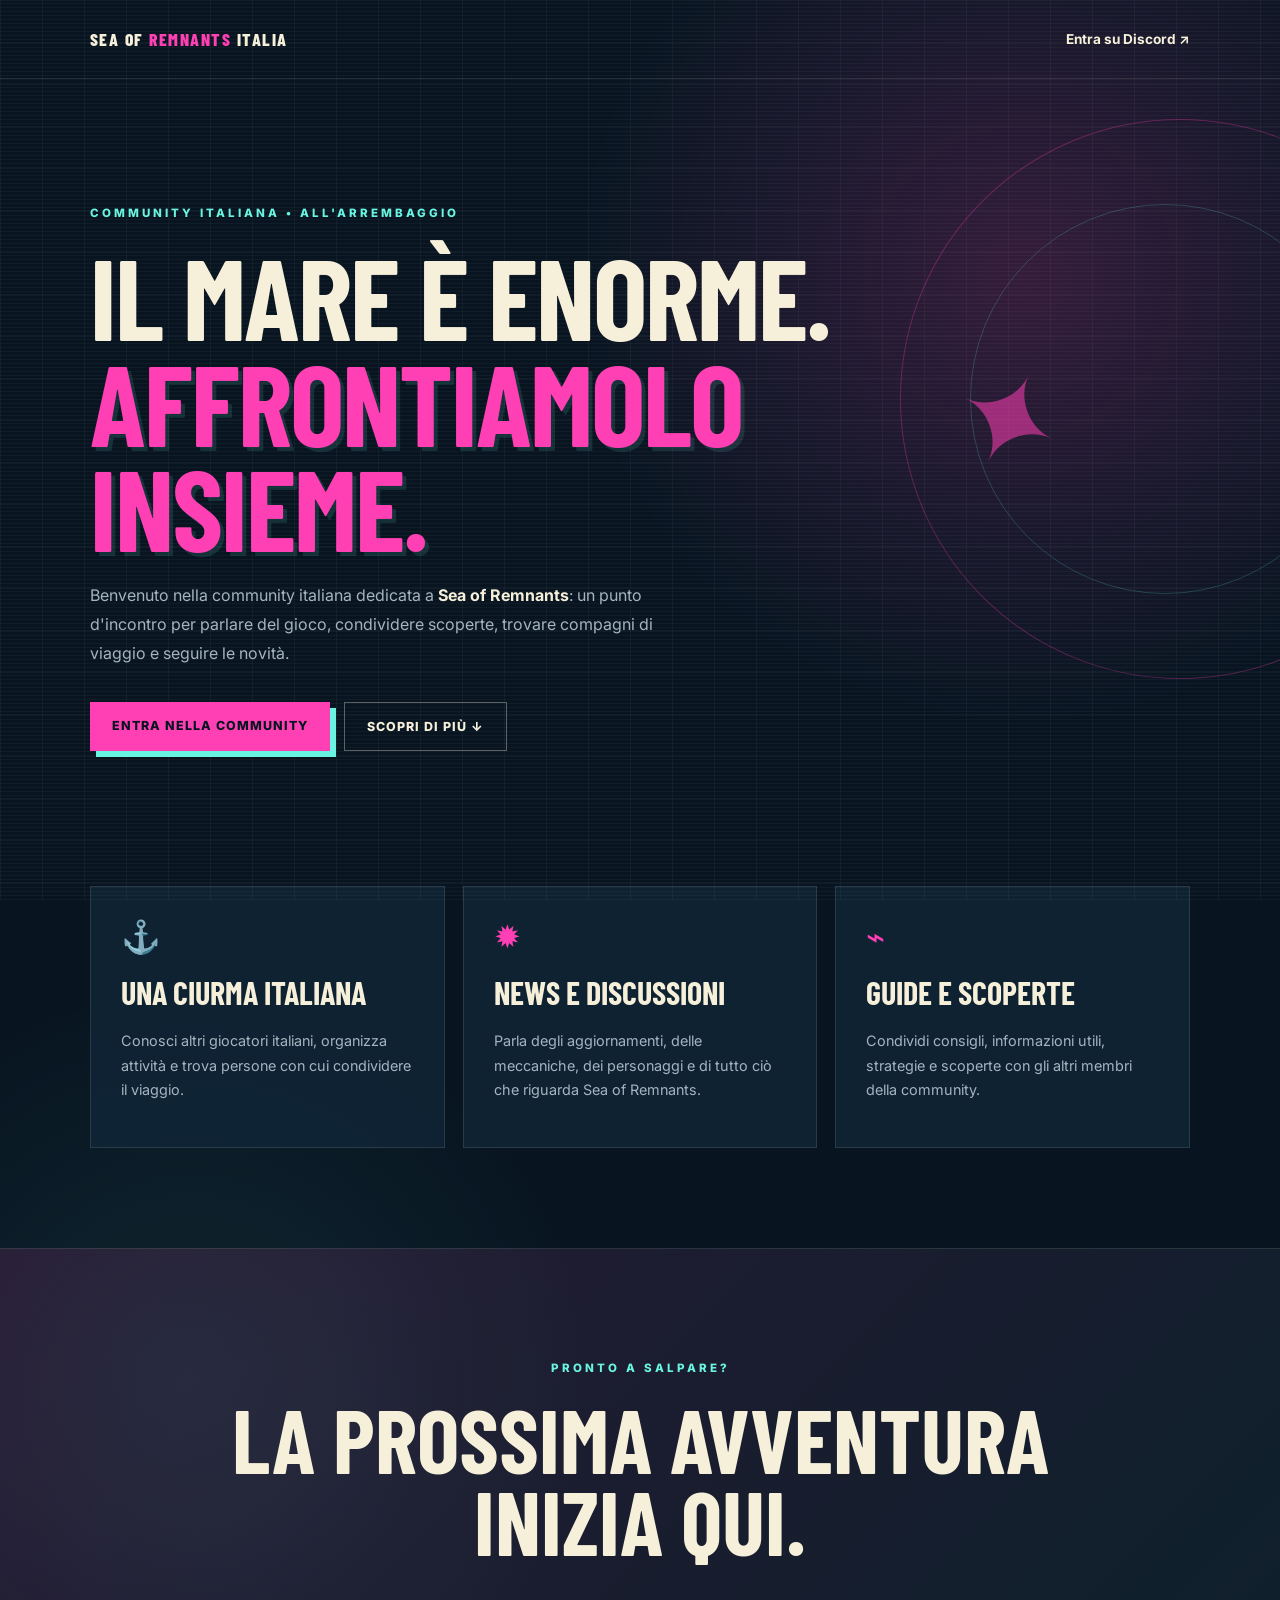
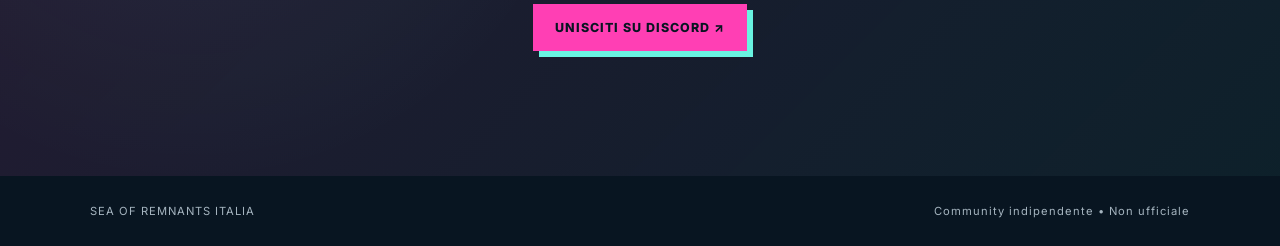
==== index.html @ b1a6bb6c "Update index.html" ====
<!DOCTYPE html>
<html lang="it">
<head>
  <meta name="google-site-verification" content="ijQPe_tQQEah2Y2pEp3vVXmt26kVagXEgoHSgjtYPMA" />
  <meta charset="UTF-8">
  <meta name="viewport" content="width=device-width, initial-scale=1.0">
  <meta name="description" content="Sea of Remnants Italia: community Discord italiana dedicata a Sea of Remnants. News, discussioni, guide e compagni di viaggio.">
  <meta name="keywords" content="Sea of Remnants Italia, Sea of Remnants Discord italiano, community Sea of Remnants, guide Sea of Remnants">
  <meta property="og:title" content="Sea of Remnants Italia | Community Discord">
  <meta property="og:description" content="Unisciti alla community italiana di Sea of Remnants.">
  <meta property="og:type" content="website">
  <title>Sea of Remnants Italia | Community Discord</title>
  <link rel="stylesheet" href="style.css">
</head>
<body>
  <div class="noise"></div>
  <header class="nav">
    <div class="brand">SEA OF <span>REMNANTS</span> ITALIA</div>
    <a class="nav-link" href="https://discord.gg/hdBem6NqZt" target="_blank" rel="noopener">Entra su Discord ↗</a>
  </header>

  <main>
    <section class="hero">
      <p class="eyebrow">COMMUNITY ITALIANA • ALL'ARREMBAGGIO</p>
      <h1>Il mare è enorme.<br><em>Affrontiamolo insieme.</em></h1>
      <p class="intro">
        Benvenuto nella community italiana dedicata a <strong>Sea of Remnants</strong>:
        un punto d'incontro per parlare del gioco, condividere scoperte, trovare compagni
        di viaggio e seguire le novità.
      </p>
      <div class="actions">
        <a class="button primary" href="https://discord.gg/hdBem6NqZt" target="_blank" rel="noopener">ENTRA NELLA COMMUNITY</a>
        <a class="button secondary" href="#community">SCOPRI DI PIÙ ↓</a>
      </div>
      <div class="orbit orbit-one"></div>
      <div class="orbit orbit-two"></div>
      <div class="bottle">✦</div>
    </section>

    <section id="community" class="cards">
      <article class="card">
        <div class="icon">⚓</div>
        <h2>Una ciurma italiana</h2>
        <p>Conosci altri giocatori italiani, organizza attività e trova persone con cui condividere il viaggio.</p>
      </article>
      <article class="card">
        <div class="icon">✹</div>
        <h2>News e discussioni</h2>
        <p>Parla degli aggiornamenti, delle meccaniche, dei personaggi e di tutto ciò che riguarda Sea of Remnants.</p>
      </article>
      <article class="card">
        <div class="icon">⌁</div>
        <h2>Guide e scoperte</h2>
        <p>Condividi consigli, informazioni utili, strategie e scoperte con gli altri membri della community.</p>
      </article>
    </section>

    <section class="join">
      <p class="eyebrow">PRONTO A SALPARE?</p>
      <h2>La prossima avventura<br>inizia qui.</h2>
      <a class="button primary" href="https://discord.gg/hdBem6NqZt" target="_blank" rel="noopener">UNISCITI SU DISCORD ↗</a>
    </section>
  </main>

  <footer>
    <span>SEA OF REMNANTS ITALIA</span>
    <span>Community indipendente • Non ufficiale</span>
  </footer>
</body>
</html>
---- style.css ----
@import url('https://fonts.googleapis.com/css2?family=Barlow+Condensed:wght@500;600;700;800&family=Inter:wght@400;500;600;700&display=swap');

:root {
  --ocean: #081521;
  --ocean-2: #102638;
  --magenta: #ff3fb4;
  --magenta-soft: #b64b9c;
  --aqua: #69f4e1;
  --cream: #f6efd9;
  --muted: #a5b4bf;
}

* { box-sizing: border-box; }
html { scroll-behavior: smooth; }
body {
  margin: 0;
  color: var(--cream);
  background:
    radial-gradient(circle at 80% 15%, rgba(255,63,180,.18), transparent 28rem),
    radial-gradient(circle at 15% 75%, rgba(105,244,225,.08), transparent 25rem),
    var(--ocean);
  font-family: Inter, sans-serif;
  overflow-x: hidden;
}
body:before {
  content: "";
  position: fixed; inset: 0;
  pointer-events: none;
  opacity: .08;
  background-image: linear-gradient(rgba(255,255,255,.5) 1px, transparent 1px),
                    linear-gradient(90deg, rgba(255,255,255,.5) 1px, transparent 1px);
  background-size: 42px 42px;
}
.noise { position: fixed; inset: 0; pointer-events:none; opacity:.035; background: repeating-linear-gradient(0deg,#fff 0 1px,transparent 1px 4px); }
.nav {
  display:flex; justify-content:space-between; align-items:center;
  padding: 28px 7vw; position:relative; z-index:2;
  border-bottom: 1px solid rgba(246,239,217,.12);
}
.brand { font: 800 1.1rem 'Barlow Condensed', sans-serif; letter-spacing:1.5px; }
.brand span { color: var(--magenta); }
.nav-link { color:var(--cream); text-decoration:none; font-size:.85rem; font-weight:700; }
.hero { min-height: 650px; padding: 115px 7vw 100px; position:relative; }
.eyebrow { color:var(--aqua); letter-spacing:3px; font-size:.72rem; font-weight:800; }
h1,h2 { font-family:'Barlow Condensed',sans-serif; text-transform:uppercase; line-height:.92; margin: 22px 0; }
h1 { font-size:clamp(3.8rem, 9vw, 8.5rem); max-width:900px; letter-spacing:-2px; }
h1 em { color:var(--magenta); font-style:normal; text-shadow:4px 4px 0 rgba(105,244,225,.12); }
.intro { max-width:590px; color:var(--muted); line-height:1.8; font-size:1rem; }
.intro strong { color:var(--cream); }
.actions { display:flex; flex-wrap:wrap; gap:14px; margin-top:34px; }
.button { display:inline-block; padding:16px 22px; text-decoration:none; font-size:.78rem; font-weight:800; letter-spacing:1px; transition:.2s; }
.button:hover { transform:translateY(-3px); }
.primary { color:var(--ocean); background:var(--magenta); box-shadow:6px 6px 0 var(--aqua); }
.secondary { color:var(--cream); border:1px solid rgba(246,239,217,.35); }
.orbit { position:absolute; border:1px solid rgba(255,63,180,.3); border-radius:50%; pointer-events:none; }
.orbit-one { width:560px; height:560px; right:-180px; top:40px; transform:rotate(-25deg); }
.orbit-two { width:390px; height:390px; right:-80px; top:125px; border-color:rgba(105,244,225,.2); }
.bottle { position:absolute; right:17%; top:34%; font-size:8rem; color:var(--magenta); transform:rotate(25deg); opacity:.55; }
.cards { display:grid; grid-template-columns:repeat(3,1fr); gap:18px; padding:35px 7vw 100px; }
.card { padding:30px; min-height:220px; background:rgba(16,38,56,.78); border:1px solid rgba(246,239,217,.12); }
.icon { color:var(--magenta); font-size:2rem; }
.card h2 { font-size:2rem; }
.card p { color:var(--muted); line-height:1.7; font-size:.9rem; }
.join { text-align:center; padding:100px 20px 125px; background:linear-gradient(135deg,rgba(255,63,180,.12),rgba(105,244,225,.05)); border-top:1px solid rgba(246,239,217,.1); }
.join h2 { font-size:clamp(3rem,7vw,6rem); }
.join .button { margin-top:20px; }
footer { display:flex; justify-content:space-between; gap:20px; padding:28px 7vw; color:var(--muted); font-size:.7rem; letter-spacing:1px; }
@media (max-width: 800px) {
  .nav { padding:22px 5vw; }
  .brand { font-size:.9rem; }
  .nav-link { font-size:.7rem; }
  .hero { padding:80px 5vw 70px; min-height:590px; }
  h1 { font-size:clamp(3.5rem, 15vw, 6rem); }
  .orbit-one { width:360px; height:360px; right:-220px; }
  .orbit-two { width:260px; height:260px; right:-150px; }
  .bottle { right:15%; top:50%; font-size:5rem; }
  .cards { grid-template-columns:1fr; padding:20px 5vw 70px; }
  footer { flex-direction:column; padding:25px 5vw; }
}
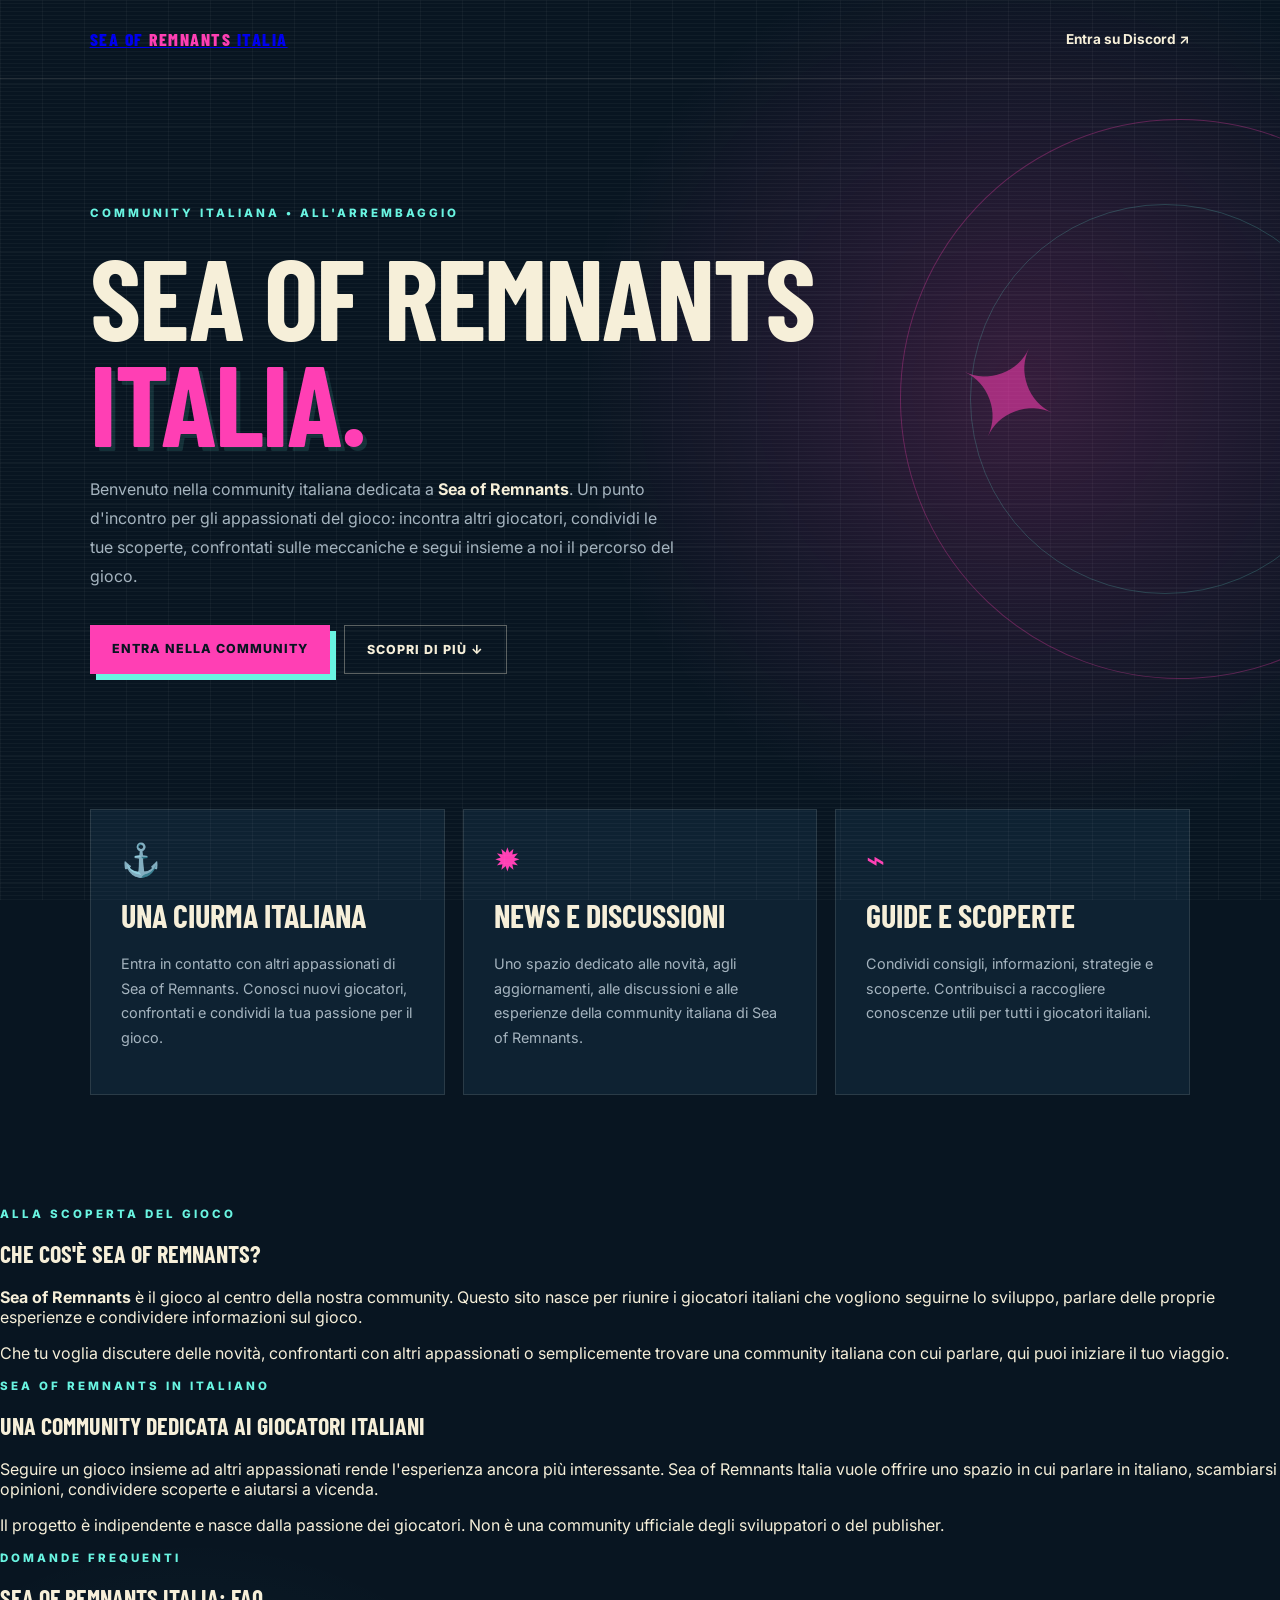
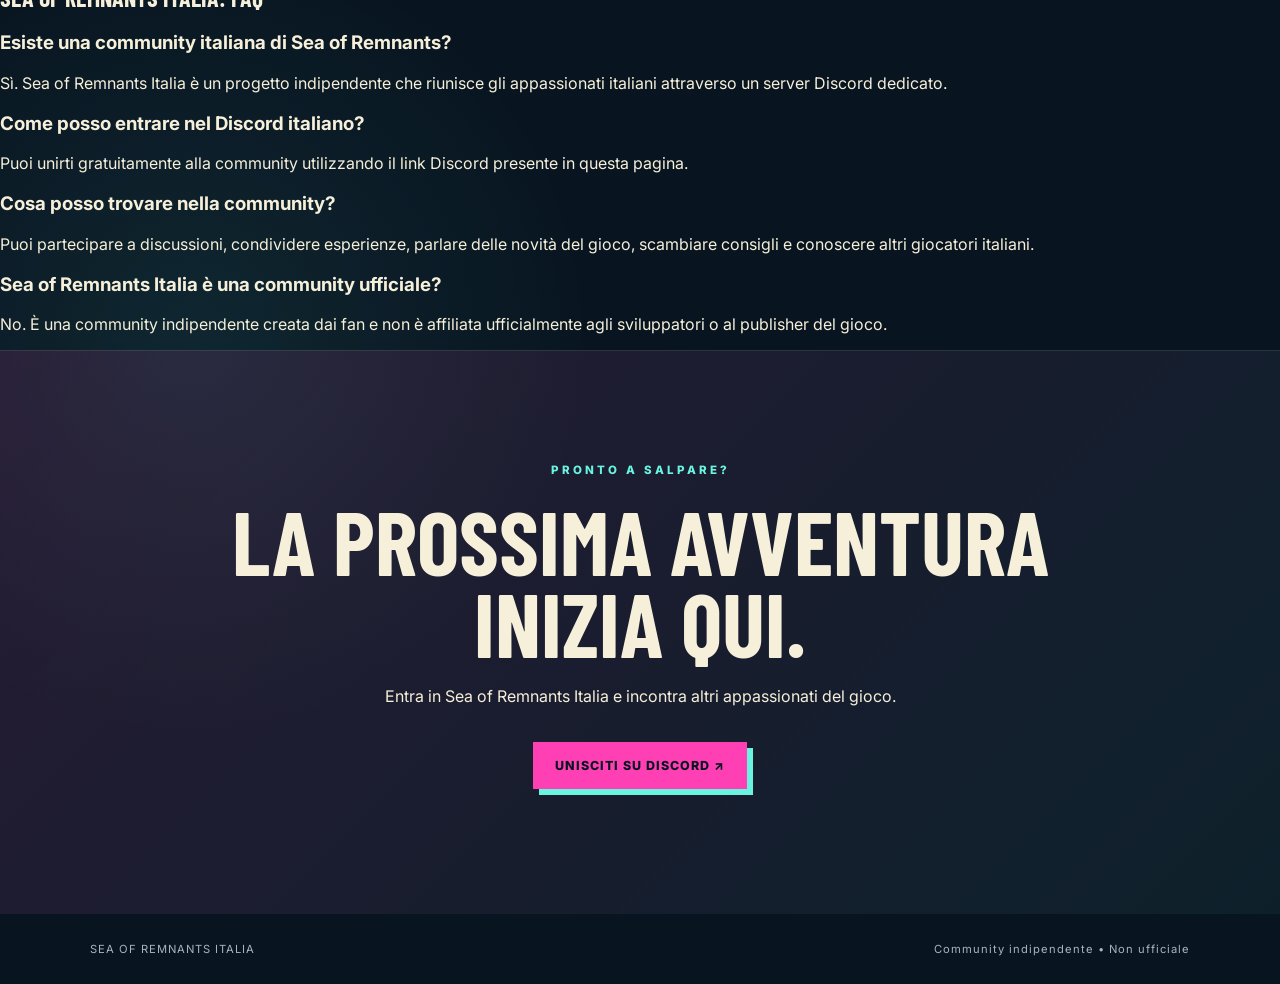
==== commit dc553d4c: "Update index.html" ====
--- a/index.html
+++ b/index.html
@@ -1,70 +1,252 @@
+
 <!DOCTYPE html>
 <html lang="it">
 <head>
-  <meta name="google-site-verification" content="ijQPe_tQQEah2Y2pEp3vVXmt26kVagXEgoHSgjtYPMA" />
   <meta charset="UTF-8">
   <meta name="viewport" content="width=device-width, initial-scale=1.0">
-  <meta name="description" content="Sea of Remnants Italia: community Discord italiana dedicata a Sea of Remnants. News, discussioni, guide e compagni di viaggio.">
-  <meta name="keywords" content="Sea of Remnants Italia, Sea of Remnants Discord italiano, community Sea of Remnants, guide Sea of Remnants">
-  <meta property="og:title" content="Sea of Remnants Italia | Community Discord">
-  <meta property="og:description" content="Unisciti alla community italiana di Sea of Remnants.">
+
+  <title>Sea of Remnants Italia | Community Discord Italiana</title>
+
+  <meta name="description" content="Sea of Remnants Italia è la community Discord italiana dedicata al gioco. Incontra altri giocatori, condividi scoperte, strategie, guide e segui le novità.">
+
+  <meta name="robots" content="index, follow">
+  <meta name="author" content="Sea of Remnants Italia">
+
+  <link rel="canonical" href="https://darkalkemist97.github.io/sea-of-remnants-italia/">
+
   <meta property="og:type" content="website">
-  <title>Sea of Remnants Italia | Community Discord</title>
+  <meta property="og:locale" content="it_IT">
+  <meta property="og:site_name" content="Sea of Remnants Italia">
+  <meta property="og:title" content="Sea of Remnants Italia | Community Discord Italiana">
+  <meta property="og:description" content="La community italiana dedicata a Sea of Remnants. Incontra giocatori, condividi guide, scoperte e novità.">
+  <meta property="og:url" content="https://darkalkemist97.github.io/sea-of-remnants-italia/">
+
+  <meta name="twitter:card" content="summary">
+  <meta name="twitter:title" content="Sea of Remnants Italia">
+  <meta name="twitter:description" content="La community Discord italiana dedicata a Sea of Remnants.">
+
+  <meta name="theme-color" content="#081521">
+
   <link rel="stylesheet" href="style.css">
+
+  <script type="application/ld+json">
+  {
+    "@context": "https://schema.org",
+    "@type": "WebSite",
+    "name": "Sea of Remnants Italia",
+    "url": "https://darkalkemist97.github.io/sea-of-remnants-italia/",
+    "inLanguage": "it",
+    "description": "Community Discord italiana indipendente dedicata a Sea of Remnants.",
+    "publisher": {
+      "@type": "Organization",
+      "name": "Sea of Remnants Italia",
+      "sameAs": [
+        "https://discord.gg/hdBem6NqZt"
+      ]
+    }
+  }
+  </script>
 </head>
+
 <body>
   <div class="noise"></div>
+
   <header class="nav">
-    <div class="brand">SEA OF <span>REMNANTS</span> ITALIA</div>
-    <a class="nav-link" href="https://discord.gg/hdBem6NqZt" target="_blank" rel="noopener">Entra su Discord ↗</a>
+    <a class="brand" href="#top" aria-label="Sea of Remnants Italia - Home">
+      SEA OF <span>REMNANTS</span> ITALIA
+    </a>
+    <a class="nav-link" href="https://discord.gg/hdBem6NqZt" target="_blank" rel="noopener noreferrer">
+      Entra su Discord ↗
+    </a>
   </header>
 
-  <main>
+  <main id="top">
+
+    <!-- HERO -->
     <section class="hero">
       <p class="eyebrow">COMMUNITY ITALIANA • ALL'ARREMBAGGIO</p>
-      <h1>Il mare è enorme.<br><em>Affrontiamolo insieme.</em></h1>
+
+      <h1>
+        Sea of Remnants
+        <em>Italia.</em>
+      </h1>
+
       <p class="intro">
-        Benvenuto nella community italiana dedicata a <strong>Sea of Remnants</strong>:
-        un punto d'incontro per parlare del gioco, condividere scoperte, trovare compagni
-        di viaggio e seguire le novità.
+        Benvenuto nella community italiana dedicata a
+        <strong>Sea of Remnants</strong>.
+        Un punto d'incontro per gli appassionati del gioco:
+        incontra altri giocatori, condividi le tue scoperte,
+        confrontati sulle meccaniche e segui insieme a noi
+        il percorso del gioco.
       </p>
+
       <div class="actions">
-        <a class="button primary" href="https://discord.gg/hdBem6NqZt" target="_blank" rel="noopener">ENTRA NELLA COMMUNITY</a>
-        <a class="button secondary" href="#community">SCOPRI DI PIÙ ↓</a>
-      </div>
+        <a class="button primary"
+           href="https://discord.gg/hdBem6NqZt"
+           target="_blank"
+           rel="noopener noreferrer">
+          ENTRA NELLA COMMUNITY
+        </a>
+
+        <a class="button secondary" href="#community">
+          SCOPRI DI PIÙ ↓
+        </a>
+      </div>
+
       <div class="orbit orbit-one"></div>
       <div class="orbit orbit-two"></div>
       <div class="bottle">✦</div>
     </section>
 
+    <!-- COMMUNITY -->
     <section id="community" class="cards">
       <article class="card">
         <div class="icon">⚓</div>
         <h2>Una ciurma italiana</h2>
-        <p>Conosci altri giocatori italiani, organizza attività e trova persone con cui condividere il viaggio.</p>
+        <p>
+          Entra in contatto con altri appassionati di Sea of Remnants.
+          Conosci nuovi giocatori, confrontati e condividi la tua
+          passione per il gioco.
+        </p>
       </article>
+
       <article class="card">
         <div class="icon">✹</div>
         <h2>News e discussioni</h2>
-        <p>Parla degli aggiornamenti, delle meccaniche, dei personaggi e di tutto ciò che riguarda Sea of Remnants.</p>
+        <p>
+          Uno spazio dedicato alle novità, agli aggiornamenti,
+          alle discussioni e alle esperienze della community
+                  italiana di Sea of Remnants.
+        </p>
       </article>
+
       <article class="card">
         <div class="icon">⌁</div>
         <h2>Guide e scoperte</h2>
-        <p>Condividi consigli, informazioni utili, strategie e scoperte con gli altri membri della community.</p>
+        <p>
+          Condividi consigli, informazioni, strategie e scoperte.
+          Contribuisci a raccogliere conoscenze utili per tutti
+          i giocatori italiani.
+        </p>
       </article>
     </section>
 
+    <!-- PRESENTAZIONE DEL GIOCO -->
+    <section class="content-section">
+      <div class="content-inner">
+        <p class="eyebrow">ALLA SCOPERTA DEL GIOCO</p>
+
+        <h2>Che cos'è Sea of Remnants?</h2>
+
+        <p>
+          <strong>Sea of Remnants</strong> è il gioco al centro
+          della nostra community. Questo sito nasce per riunire
+          i giocatori italiani che vogliono seguirne lo sviluppo,
+          parlare delle proprie esperienze e condividere
+          informazioni sul gioco.
+        </p>
+
+        <p>
+          Che tu voglia discutere delle novità, confrontarti
+          con altri appassionati o semplicemente trovare
+          una community italiana con cui parlare,
+          qui puoi iniziare il tuo viaggio.
+        </p>
+      </div>
+    </section>
+
+    <!-- COMMUNITY ITALIANA -->
+    <section class="content-section content-alt">
+      <div class="content-inner">
+        <p class="eyebrow">SEA OF REMNANTS IN ITALIANO</p>
+
+        <h2>Una community dedicata ai giocatori italiani</h2>
+
+        <p>
+          Seguire un gioco insieme ad altri appassionati
+          rende l'esperienza ancora più interessante.
+          Sea of Remnants Italia vuole offrire uno spazio
+          in cui parlare in italiano, scambiarsi opinioni,
+          condividere scoperte e aiutarsi a vicenda.
+        </p>
+
+        <p>
+          Il progetto è indipendente e nasce dalla passione
+          dei giocatori. Non è una community ufficiale
+          degli sviluppatori o del publisher.
+        </p>
+      </div>
+    </section>
+
+    <!-- FAQ -->
+    <section class="faq-section">
+      <div class="content-inner">
+        <p class="eyebrow">DOMANDE FREQUENTI</p>
+
+        <h2>Sea of Remnants Italia: FAQ</h2>
+
+        <article class="faq-item">
+          <h3>Esiste una community italiana di Sea of Remnants?</h3>
+          <p>
+            Sì. Sea of Remnants Italia è un progetto indipendente
+            che riunisce gli appassionati italiani attraverso
+            un server Discord dedicato.
+          </p>
+        </article>
+
+        <article class="faq-item">
+          <h3>Come posso entrare nel Discord italiano?</h3>
+          <p>
+            Puoi unirti gratuitamente alla community utilizzando
+            il link Discord presente in questa pagina.
+          </p>
+        </article>
+
+        <article class="faq-item">
+          <h3>Cosa posso trovare nella community?</h3>
+          <p>
+            Puoi partecipare a discussioni, condividere esperienze,
+            parlare delle novità del gioco, scambiare consigli
+            e conoscere altri giocatori italiani.
+          </p>
+        </article>
+
+        <article class="faq-item">
+          <h3>Sea of Remnants Italia è una community ufficiale?</h3>
+          <p>
+            No. È una community indipendente creata dai fan
+            e non è affiliata ufficialmente agli sviluppatori
+            o al publisher del gioco.
+          </p>
+        </article>
+      </div>
+    </section>
+
+    <!-- INVITO -->
     <section class="join">
       <p class="eyebrow">PRONTO A SALPARE?</p>
+
       <h2>La prossima avventura<br>inizia qui.</h2>
-      <a class="button primary" href="https://discord.gg/hdBem6NqZt" target="_blank" rel="noopener">UNISCITI SU DISCORD ↗</a>
-    </section>
+
+      <p class="join-description">
+        Entra in Sea of Remnants Italia e incontra
+        altri appassionati del gioco.
+      </p>
+
+      <a class="button primary"
+         href="https://discord.gg/hdBem6NqZt"
+         target="_blank"
+         rel="noopener noreferrer">
+        UNISCITI SU DISCORD ↗
+      </a>
+    </section>
+
   </main>
 
   <footer>
     <span>SEA OF REMNANTS ITALIA</span>
     <span>Community indipendente • Non ufficiale</span>
   </footer>
+
 </body>
 </html>
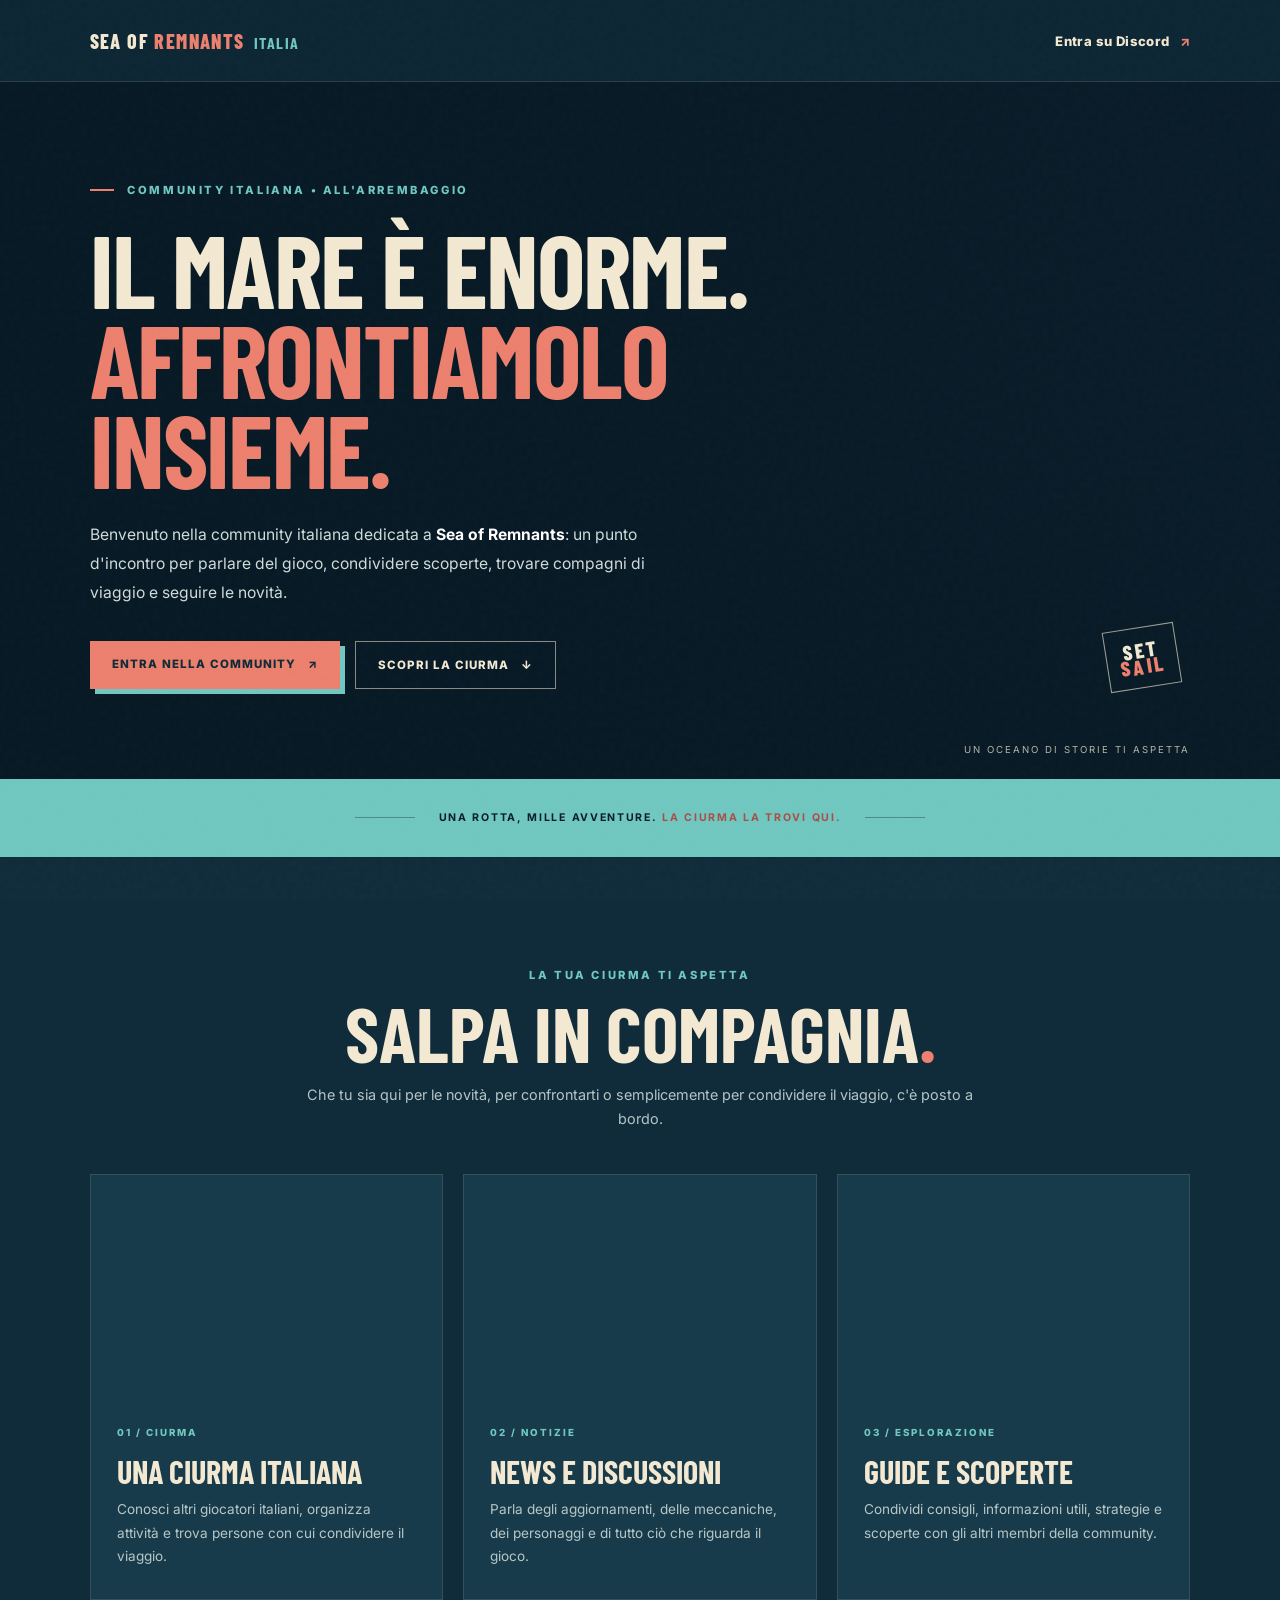
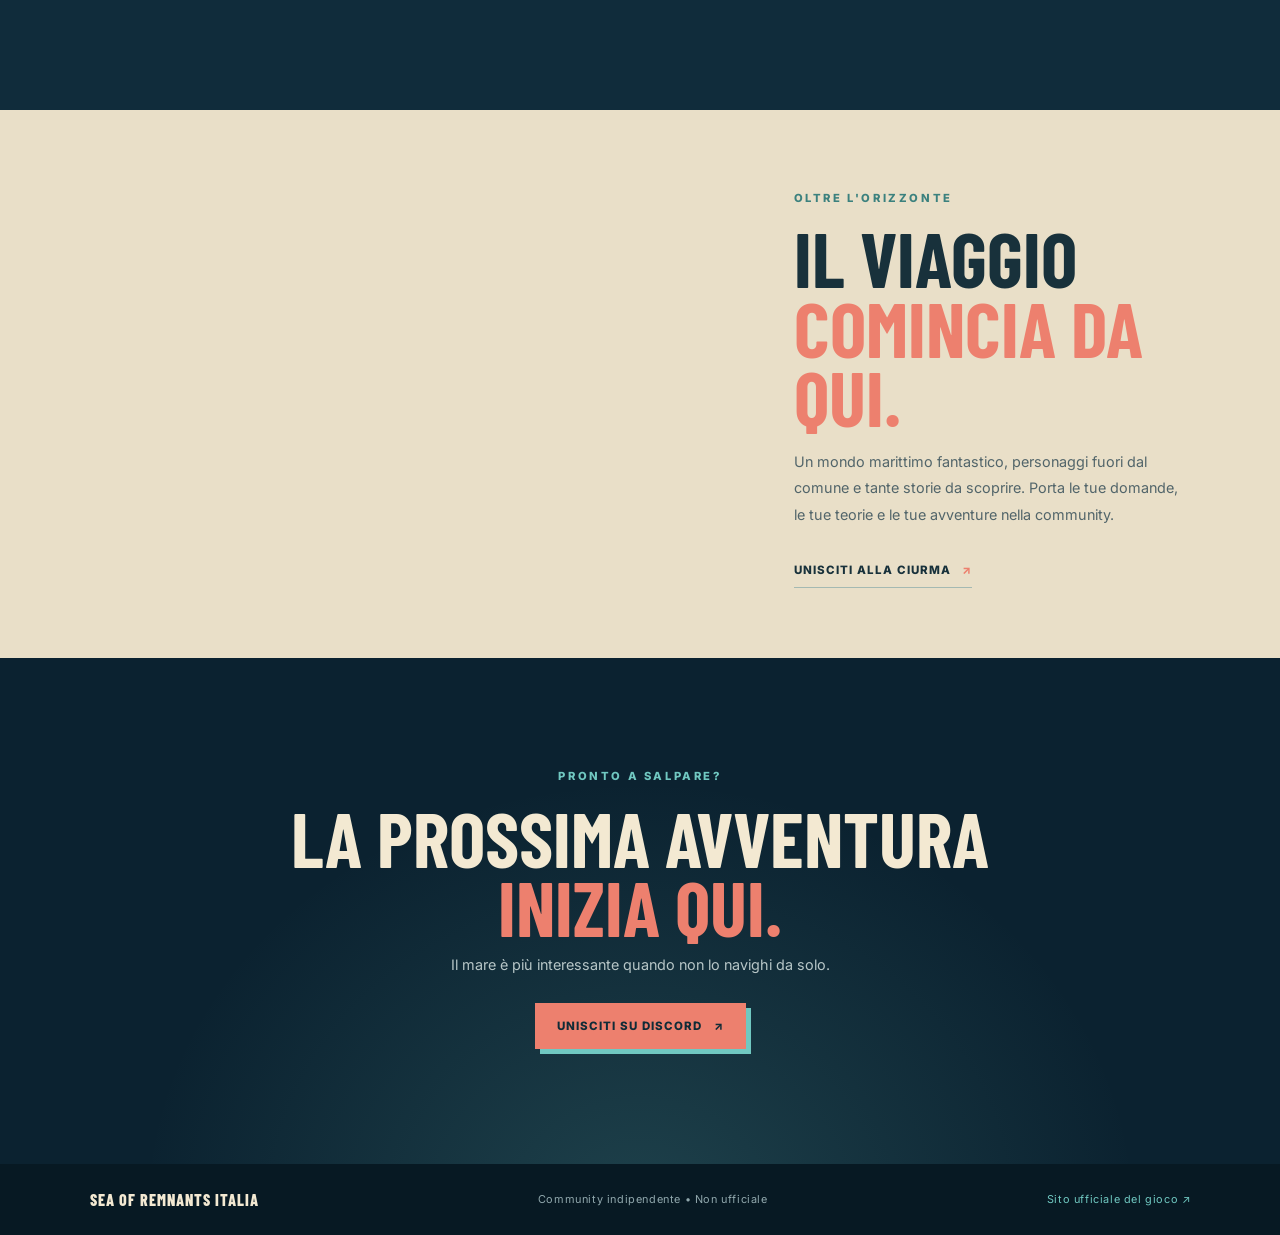
==== commit 1913c5c8: "Add files via upload" ====
--- a/index.html
+++ b/index.html
@@ -1,252 +1,128 @@
-
 <!DOCTYPE html>
 <html lang="it">
 <head>
   <meta charset="UTF-8">
   <meta name="viewport" content="width=device-width, initial-scale=1.0">
-
   <title>Sea of Remnants Italia | Community Discord Italiana</title>
-
-  <meta name="description" content="Sea of Remnants Italia è la community Discord italiana dedicata al gioco. Incontra altri giocatori, condividi scoperte, strategie, guide e segui le novità.">
-
+  <meta name="description" content="Entra in Sea of Remnants Italia, la community Discord italiana dedicata al mondo di Sea of Remnants. Condividi news, guide, scoperte e avventure.">
   <meta name="robots" content="index, follow">
-  <meta name="author" content="Sea of Remnants Italia">
-
   <link rel="canonical" href="https://darkalkemist97.github.io/sea-of-remnants-italia/">
-
+  <meta name="theme-color" content="#102c3b">
   <meta property="og:type" content="website">
-  <meta property="og:locale" content="it_IT">
-  <meta property="og:site_name" content="Sea of Remnants Italia">
-  <meta property="og:title" content="Sea of Remnants Italia | Community Discord Italiana">
-  <meta property="og:description" content="La community italiana dedicata a Sea of Remnants. Incontra giocatori, condividi guide, scoperte e novità.">
+  <meta property="og:title" content="Sea of Remnants Italia | Community Discord">
+  <meta property="og:description" content="Una ciurma italiana con cui esplorare Sea of Remnants.">
   <meta property="og:url" content="https://darkalkemist97.github.io/sea-of-remnants-italia/">
-
-  <meta name="twitter:card" content="summary">
-  <meta name="twitter:title" content="Sea of Remnants Italia">
-  <meta name="twitter:description" content="La community Discord italiana dedicata a Sea of Remnants.">
-
-  <meta name="theme-color" content="#081521">
-
+  <meta property="og:image" content="https://r.res.easebar.com/pic/20250605/7c0965be-002a-47c1-b5df-6159ce405566.jpg">
+  <link rel="preconnect" href="https://fonts.googleapis.com">
+  <link rel="preconnect" href="https://fonts.gstatic.com" crossorigin>
+  <link href="https://fonts.googleapis.com/css2?family=Barlow+Condensed:wght@500;600;700;800&family=Inter:wght@400;500;600;700;800&display=swap" rel="stylesheet">
   <link rel="stylesheet" href="style.css">
-
   <script type="application/ld+json">
   {
     "@context": "https://schema.org",
     "@type": "WebSite",
     "name": "Sea of Remnants Italia",
     "url": "https://darkalkemist97.github.io/sea-of-remnants-italia/",
-    "inLanguage": "it",
-    "description": "Community Discord italiana indipendente dedicata a Sea of Remnants.",
+    "description": "Community italiana indipendente dedicata a Sea of Remnants",
     "publisher": {
       "@type": "Organization",
       "name": "Sea of Remnants Italia",
-      "sameAs": [
-        "https://discord.gg/hdBem6NqZt"
-      ]
+      "sameAs": ["https://discord.gg/hdBem6NqZt"]
     }
   }
   </script>
 </head>
-
 <body>
-  <div class="noise"></div>
-
+  <div class="grain" aria-hidden="true"></div>
   <header class="nav">
-    <a class="brand" href="#top" aria-label="Sea of Remnants Italia - Home">
-      SEA OF <span>REMNANTS</span> ITALIA
-    </a>
-    <a class="nav-link" href="https://discord.gg/hdBem6NqZt" target="_blank" rel="noopener noreferrer">
-      Entra su Discord ↗
-    </a>
+    <a class="brand" href="#" aria-label="Sea of Remnants Italia home">SEA OF <span>REMNANTS</span> <b>ITALIA</b></a>
+    <a class="nav-link" href="https://discord.gg/hdBem6NqZt" target="_blank" rel="noopener noreferrer">Entra su Discord <span>↗</span></a>
   </header>
 
-  <main id="top">
+  <main>
+    <section class="hero">
+      <div class="hero-image" role="img" aria-label="Porto tropicale di Orbtopia in Sea of Remnants"></div>
+      <div class="hero-shade"></div>
+      <div class="hero-content">
+        <p class="eyebrow"><span></span> COMMUNITY ITALIANA • ALL'ARREMBAGGIO</p>
+        <h1>Il mare è enorme.<br><em>Affrontiamolo insieme.</em></h1>
+        <p class="intro">
+          Benvenuto nella community italiana dedicata a <strong>Sea of Remnants</strong>:
+          un punto d'incontro per parlare del gioco, condividere scoperte, trovare compagni
+          di viaggio e seguire le novità.
+        </p>
+        <div class="actions">
+          <a class="button primary" href="https://discord.gg/hdBem6NqZt" target="_blank" rel="noopener noreferrer">ENTRA NELLA COMMUNITY <span>↗</span></a>
+          <a class="button secondary" href="#community">SCOPRI LA CIURMA <span>↓</span></a>
+        </div>
+      </div>
+      <div class="hero-stamp">SET<br><i>SAIL</i></div>
+      <div class="hero-caption">UN OCEANO DI STORIE TI ASPETTA</div>
+    </section>
 
-    <!-- HERO -->
-    <section class="hero">
-      <p class="eyebrow">COMMUNITY ITALIANA • ALL'ARREMBAGGIO</p>
+    <section class="intro-strip">
+      <span class="line"></span>
+      <p>UNA ROTTA, MILLE AVVENTURE. <b>LA CIURMA LA TROVI QUI.</b></p>
+      <span class="line"></span>
+    </section>
 
-      <h1>
-        Sea of Remnants
-        <em>Italia.</em>
-      </h1>
-
-      <p class="intro">
-        Benvenuto nella community italiana dedicata a
-        <strong>Sea of Remnants</strong>.
-        Un punto d'incontro per gli appassionati del gioco:
-        incontra altri giocatori, condividi le tue scoperte,
-        confrontati sulle meccaniche e segui insieme a noi
-        il percorso del gioco.
-      </p>
-
-      <div class="actions">
-        <a class="button primary"
-           href="https://discord.gg/hdBem6NqZt"
-           target="_blank"
-           rel="noopener noreferrer">
-          ENTRA NELLA COMMUNITY
-        </a>
-
-        <a class="button secondary" href="#community">
-          SCOPRI DI PIÙ ↓
-        </a>
+    <section id="community" class="community-section">
+      <div class="section-heading">
+        <p class="eyebrow">LA TUA CIURMA TI ASPETTA</p>
+        <h2>Salpa in compagnia<span>.</span></h2>
+        <p>Che tu sia qui per le novità, per confrontarti o semplicemente per condividere il viaggio, c'è posto a bordo.</p>
       </div>
 
-      <div class="orbit orbit-one"></div>
-      <div class="orbit orbit-two"></div>
-      <div class="bottle">✦</div>
-    </section>
-
-    <!-- COMMUNITY -->
-    <section id="community" class="cards">
-      <article class="card">
-        <div class="icon">⚓</div>
-        <h2>Una ciurma italiana</h2>
-        <p>
-          Entra in contatto con altri appassionati di Sea of Remnants.
-          Conosci nuovi giocatori, confrontati e condividi la tua
-          passione per il gioco.
-        </p>
-      </article>
-
-      <article class="card">
-        <div class="icon">✹</div>
-        <h2>News e discussioni</h2>
-        <p>
-          Uno spazio dedicato alle novità, agli aggiornamenti,
-          alle discussioni e alle esperienze della community
-                  italiana di Sea of Remnants.
-        </p>
-      </article>
-
-      <article class="card">
-        <div class="icon">⌁</div>
-        <h2>Guide e scoperte</h2>
-        <p>
-          Condividi consigli, informazioni, strategie e scoperte.
-          Contribuisci a raccogliere conoscenze utili per tutti
-          i giocatori italiani.
-        </p>
-      </article>
-    </section>
-
-    <!-- PRESENTAZIONE DEL GIOCO -->
-    <section class="content-section">
-      <div class="content-inner">
-        <p class="eyebrow">ALLA SCOPERTA DEL GIOCO</p>
-
-        <h2>Che cos'è Sea of Remnants?</h2>
-
-        <p>
-          <strong>Sea of Remnants</strong> è il gioco al centro
-          della nostra community. Questo sito nasce per riunire
-          i giocatori italiani che vogliono seguirne lo sviluppo,
-          parlare delle proprie esperienze e condividere
-          informazioni sul gioco.
-        </p>
-
-        <p>
-          Che tu voglia discutere delle novità, confrontarti
-          con altri appassionati o semplicemente trovare
-          una community italiana con cui parlare,
-          qui puoi iniziare il tuo viaggio.
-        </p>
-      </div>
-    </section>
-
-    <!-- COMMUNITY ITALIANA -->
-    <section class="content-section content-alt">
-      <div class="content-inner">
-        <p class="eyebrow">SEA OF REMNANTS IN ITALIANO</p>
-
-        <h2>Una community dedicata ai giocatori italiani</h2>
-
-        <p>
-          Seguire un gioco insieme ad altri appassionati
-          rende l'esperienza ancora più interessante.
-          Sea of Remnants Italia vuole offrire uno spazio
-          in cui parlare in italiano, scambiarsi opinioni,
-          condividere scoperte e aiutarsi a vicenda.
-        </p>
-
-        <p>
-          Il progetto è indipendente e nasce dalla passione
-          dei giocatori. Non è una community ufficiale
-          degli sviluppatori o del publisher.
-        </p>
-      </div>
-    </section>
-
-    <!-- FAQ -->
-    <section class="faq-section">
-      <div class="content-inner">
-        <p class="eyebrow">DOMANDE FREQUENTI</p>
-
-        <h2>Sea of Remnants Italia: FAQ</h2>
-
-        <article class="faq-item">
-          <h3>Esiste una community italiana di Sea of Remnants?</h3>
-          <p>
-            Sì. Sea of Remnants Italia è un progetto indipendente
-            che riunisce gli appassionati italiani attraverso
-            un server Discord dedicato.
-          </p>
+      <div class="cards">
+        <article class="card card-image">
+          <div class="card-photo photo-crew" role="img" aria-label="Personaggi di Sea of Remnants"></div>
+          <div class="card-body">
+            <span class="card-number">01 / CIURMA</span>
+            <h3>Una ciurma italiana</h3>
+            <p>Conosci altri giocatori italiani, organizza attività e trova persone con cui condividere il viaggio.</p>
+          </div>
         </article>
-
-        <article class="faq-item">
-          <h3>Come posso entrare nel Discord italiano?</h3>
-          <p>
-            Puoi unirti gratuitamente alla community utilizzando
-            il link Discord presente in questa pagina.
-          </p>
+        <article class="card card-image">
+          <div class="card-photo photo-port" role="img" aria-label="Strade e porto di Orbtopia"></div>
+          <div class="card-body">
+            <span class="card-number">02 / NOTIZIE</span>
+            <h3>News e discussioni</h3>
+            <p>Parla degli aggiornamenti, delle meccaniche, dei personaggi e di tutto ciò che riguarda il gioco.</p>
+          </div>
         </article>
-
-        <article class="faq-item">
-          <h3>Cosa posso trovare nella community?</h3>
-          <p>
-            Puoi partecipare a discussioni, condividere esperienze,
-            parlare delle novità del gioco, scambiare consigli
-            e conoscere altri giocatori italiani.
-          </p>
-        </article>
-
-        <article class="faq-item">
-          <h3>Sea of Remnants Italia è una community ufficiale?</h3>
-          <p>
-            No. È una community indipendente creata dai fan
-            e non è affiliata ufficialmente agli sviluppatori
-            o al publisher del gioco.
-          </p>
+        <article class="card card-image">
+          <div class="card-photo photo-world" role="img" aria-label="Esplorazione del mondo di Sea of Remnants"></div>
+          <div class="card-body">
+            <span class="card-number">03 / ESPLORAZIONE</span>
+            <h3>Guide e scoperte</h3>
+            <p>Condividi consigli, informazioni utili, strategie e scoperte con gli altri membri della community.</p>
+          </div>
         </article>
       </div>
     </section>
 
-    <!-- INVITO -->
+    <section class="world-feature">
+      <div class="world-image" role="img" aria-label="R.S., avventuriera di Sea of Remnants"></div>
+      <div class="world-copy">
+        <p class="eyebrow">OLTRE L'ORIZZONTE</p>
+        <h2>Il viaggio<br><em>comincia da qui.</em></h2>
+        <p>Un mondo marittimo fantastico, personaggi fuori dal comune e tante storie da scoprire. Porta le tue domande, le tue teorie e le tue avventure nella community.</p>
+        <a class="text-link" href="https://discord.gg/hdBem6NqZt" target="_blank" rel="noopener noreferrer">UNISCITI ALLA CIURMA <span>↗</span></a>
+      </div>
+    </section>
+
     <section class="join">
       <p class="eyebrow">PRONTO A SALPARE?</p>
-
-      <h2>La prossima avventura<br>inizia qui.</h2>
-
-      <p class="join-description">
-        Entra in Sea of Remnants Italia e incontra
-        altri appassionati del gioco.
-      </p>
-
-      <a class="button primary"
-         href="https://discord.gg/hdBem6NqZt"
-         target="_blank"
-         rel="noopener noreferrer">
-        UNISCITI SU DISCORD ↗
-      </a>
+      <h2>La prossima avventura<br><em>inizia qui.</em></h2>
+      <p>Il mare è più interessante quando non lo navighi da solo.</p>
+      <a class="button primary" href="https://discord.gg/hdBem6NqZt" target="_blank" rel="noopener noreferrer">UNISCITI SU DISCORD <span>↗</span></a>
     </section>
-
   </main>
 
   <footer>
-    <span>SEA OF REMNANTS ITALIA</span>
+    <span class="footer-brand">SEA OF REMNANTS ITALIA</span>
     <span>Community indipendente • Non ufficiale</span>
+    <a href="https://www.seaofremnants.com/" target="_blank" rel="noopener noreferrer">Sito ufficiale del gioco ↗</a>
   </footer>
-
 </body>
 </html>
--- a/style.css
+++ b/style.css
@@ -1,79 +1,115 @@
-@import url('https://fonts.googleapis.com/css2?family=Barlow+Condensed:wght@500;600;700;800&family=Inter:wght@400;500;600;700&display=swap');
+@import url('https://fonts.googleapis.com/css2?family=Barlow+Condensed:wght@500;600;700;800&family=Inter:wght@400;500;600;700;800&display=swap');
 
 :root {
-  --ocean: #081521;
-  --ocean-2: #102638;
-  --magenta: #ff3fb4;
-  --magenta-soft: #b64b9c;
-  --aqua: #69f4e1;
-  --cream: #f6efd9;
-  --muted: #a5b4bf;
+  --sea: #102c3b;
+  --sea-deep: #091d2a;
+  --sea-mid: #1d4554;
+  --teal: #70c8c1;
+  --coral: #ed806e;
+  --sand: #f3e9d2;
+  --ink: #18313b;
+  --muted: #a9bbc0;
 }
-
 * { box-sizing: border-box; }
 html { scroll-behavior: smooth; }
 body {
-  margin: 0;
-  color: var(--cream);
-  background:
-    radial-gradient(circle at 80% 15%, rgba(255,63,180,.18), transparent 28rem),
-    radial-gradient(circle at 15% 75%, rgba(105,244,225,.08), transparent 25rem),
-    var(--ocean);
-  font-family: Inter, sans-serif;
-  overflow-x: hidden;
+  margin: 0; color: var(--sand); background: var(--sea-deep);
+  font-family: Inter, sans-serif; overflow-x: hidden;
 }
-body:before {
-  content: "";
-  position: fixed; inset: 0;
-  pointer-events: none;
-  opacity: .08;
-  background-image: linear-gradient(rgba(255,255,255,.5) 1px, transparent 1px),
-                    linear-gradient(90deg, rgba(255,255,255,.5) 1px, transparent 1px);
-  background-size: 42px 42px;
+.grain {
+  position: fixed; inset: 0; z-index: 10; pointer-events: none; opacity: .045;
+  background-image: url("data:image/svg+xml,%3Csvg viewBox='0 0 180 180' xmlns='http://www.w3.org/2000/svg'%3E%3Cfilter id='n'%3E%3CfeTurbulence type='fractalNoise' baseFrequency='.9' numOctaves='3' stitchTiles='stitch'/%3E%3C/filter%3E%3Crect width='100%25' height='100%25' filter='url(%23n)' opacity='.5'/%3E%3C/svg%3E");
 }
-.noise { position: fixed; inset: 0; pointer-events:none; opacity:.035; background: repeating-linear-gradient(0deg,#fff 0 1px,transparent 1px 4px); }
 .nav {
-  display:flex; justify-content:space-between; align-items:center;
-  padding: 28px 7vw; position:relative; z-index:2;
-  border-bottom: 1px solid rgba(246,239,217,.12);
+  min-height: 82px; padding: 20px 7vw; display: flex; align-items: center; justify-content: space-between;
+  position: relative; z-index: 3; background: #0d2634; border-bottom: 1px solid rgba(243,233,210,.13);
 }
-.brand { font: 800 1.1rem 'Barlow Condensed', sans-serif; letter-spacing:1.5px; }
-.brand span { color: var(--magenta); }
-.nav-link { color:var(--cream); text-decoration:none; font-size:.85rem; font-weight:700; }
-.hero { min-height: 650px; padding: 115px 7vw 100px; position:relative; }
-.eyebrow { color:var(--aqua); letter-spacing:3px; font-size:.72rem; font-weight:800; }
-h1,h2 { font-family:'Barlow Condensed',sans-serif; text-transform:uppercase; line-height:.92; margin: 22px 0; }
-h1 { font-size:clamp(3.8rem, 9vw, 8.5rem); max-width:900px; letter-spacing:-2px; }
-h1 em { color:var(--magenta); font-style:normal; text-shadow:4px 4px 0 rgba(105,244,225,.12); }
-.intro { max-width:590px; color:var(--muted); line-height:1.8; font-size:1rem; }
-.intro strong { color:var(--cream); }
-.actions { display:flex; flex-wrap:wrap; gap:14px; margin-top:34px; }
-.button { display:inline-block; padding:16px 22px; text-decoration:none; font-size:.78rem; font-weight:800; letter-spacing:1px; transition:.2s; }
-.button:hover { transform:translateY(-3px); }
-.primary { color:var(--ocean); background:var(--magenta); box-shadow:6px 6px 0 var(--aqua); }
-.secondary { color:var(--cream); border:1px solid rgba(246,239,217,.35); }
-.orbit { position:absolute; border:1px solid rgba(255,63,180,.3); border-radius:50%; pointer-events:none; }
-.orbit-one { width:560px; height:560px; right:-180px; top:40px; transform:rotate(-25deg); }
-.orbit-two { width:390px; height:390px; right:-80px; top:125px; border-color:rgba(105,244,225,.2); }
-.bottle { position:absolute; right:17%; top:34%; font-size:8rem; color:var(--magenta); transform:rotate(25deg); opacity:.55; }
-.cards { display:grid; grid-template-columns:repeat(3,1fr); gap:18px; padding:35px 7vw 100px; }
-.card { padding:30px; min-height:220px; background:rgba(16,38,56,.78); border:1px solid rgba(246,239,217,.12); }
-.icon { color:var(--magenta); font-size:2rem; }
-.card h2 { font-size:2rem; }
-.card p { color:var(--muted); line-height:1.7; font-size:.9rem; }
-.join { text-align:center; padding:100px 20px 125px; background:linear-gradient(135deg,rgba(255,63,180,.12),rgba(105,244,225,.05)); border-top:1px solid rgba(246,239,217,.1); }
-.join h2 { font-size:clamp(3rem,7vw,6rem); }
-.join .button { margin-top:20px; }
-footer { display:flex; justify-content:space-between; gap:20px; padding:28px 7vw; color:var(--muted); font-size:.7rem; letter-spacing:1px; }
-@media (max-width: 800px) {
-  .nav { padding:22px 5vw; }
-  .brand { font-size:.9rem; }
-  .nav-link { font-size:.7rem; }
-  .hero { padding:80px 5vw 70px; min-height:590px; }
-  h1 { font-size:clamp(3.5rem, 15vw, 6rem); }
-  .orbit-one { width:360px; height:360px; right:-220px; }
-  .orbit-two { width:260px; height:260px; right:-150px; }
-  .bottle { right:15%; top:50%; font-size:5rem; }
-  .cards { grid-template-columns:1fr; padding:20px 5vw 70px; }
-  footer { flex-direction:column; padding:25px 5vw; }
+.brand { color: var(--sand); text-decoration: none; font: 800 1.25rem 'Barlow Condensed', sans-serif; letter-spacing: 1.4px; }
+.brand span { color: var(--coral); }
+.brand b { color: var(--teal); font-size: .8em; margin-left: 4px; }
+.nav-link { color: var(--sand); text-decoration: none; font-size: .82rem; font-weight: 800; letter-spacing: .4px; }
+.nav-link span, .text-link span { color: var(--coral); margin-left: 7px; }
+.hero { min-height: 690px; position: relative; display: flex; align-items: center; padding: 90px 7vw; overflow: hidden; }
+.hero-image { position: absolute; inset: 0; background: url('https://r.res.easebar.com/pic/20250605/7c0965be-002a-47c1-b5df-6159ce405566.jpg') center 46%/cover no-repeat; transform: scale(1.015); }
+.hero-shade { position: absolute; inset: 0; background: linear-gradient(90deg, rgba(7,25,36,.96) 0%, rgba(7,25,36,.82) 43%, rgba(7,25,36,.18) 100%), linear-gradient(0deg, rgba(7,25,36,.62), transparent 45%); }
+.hero-content { position: relative; z-index: 1; max-width: 790px; }
+.eyebrow { color: var(--teal); font-size: .7rem; font-weight: 800; letter-spacing: 2.6px; }
+.eyebrow span { display: inline-block; width: 24px; height: 2px; margin: 0 9px 3px 0; background: var(--coral); }
+h1, h2, h3 { font-family: 'Barlow Condensed', sans-serif; text-transform: uppercase; }
+h1 { font-size: clamp(3.6rem, 8vw, 7.7rem); line-height: .88; letter-spacing: -1.8px; margin: 26px 0; }
+h1 em, .world-copy h2 em, .join h2 em { color: var(--coral); font-style: normal; }
+.intro { max-width: 570px; color: #d0dcda; font-size: .98rem; line-height: 1.85; }
+.intro strong { color: white; }
+.actions { display: flex; flex-wrap: wrap; gap: 15px; margin-top: 34px; }
+.button { display: inline-block; padding: 16px 22px; text-decoration: none; font-size: .72rem; font-weight: 800; letter-spacing: 1px; transition: transform .2s, background .2s; }
+.button:hover { transform: translateY(-3px); }
+.button span { margin-left: 8px; }
+.primary { color: #102b37; background: var(--coral); box-shadow: 5px 5px 0 var(--teal); }
+.primary:hover { background: #f49a85; }
+.secondary { color: var(--sand); border: 1px solid rgba(243,233,210,.55); background: rgba(9,29,42,.3); }
+.hero-stamp { position: absolute; z-index: 1; right: 8%; bottom: 13%; color: var(--sand); font: 800 1.3rem 'Barlow Condensed'; line-height: .75; letter-spacing: 3px; border: 1px solid rgba(243,233,210,.65); padding: 14px 12px; transform: rotate(-9deg); text-align: center; }
+.hero-stamp i { color: var(--coral); font-style: normal; }
+.hero-caption { position: absolute; bottom: 24px; right: 7vw; z-index: 1; font-size: .6rem; letter-spacing: 2px; color: rgba(243,233,210,.75); }
+.intro-strip { display: flex; gap: 24px; align-items: center; justify-content: center; padding: 22px 7vw; background: var(--teal); color: var(--sea-deep); }
+.intro-strip p { font-size: .66rem; letter-spacing: 1.7px; font-weight: 700; text-align: center; }
+.intro-strip b { color: #a84e46; }
+.intro-strip .line { height: 1px; width: 60px; background: rgba(9,29,42,.35); }
+.community-section { padding: 100px 7vw 110px; background: #102c3b; }
+.section-heading { max-width: 680px; margin: 0 auto 42px; text-align: center; }
+.section-heading h2, .world-copy h2, .join h2 { font-size: clamp(3.1rem, 6vw, 5.5rem); line-height: .9; margin: 16px 0; }
+.section-heading h2 span { color: var(--coral); }
+.section-heading > p:last-child { color: #b4c5c6; line-height: 1.7; font-size: .9rem; }
+.cards { display: grid; grid-template-columns: repeat(3, 1fr); gap: 20px; max-width: 1250px; margin: auto; }
+.card { background: #173b4a; border: 1px solid rgba(243,233,210,.13); overflow: hidden; }
+.card-photo { height: 220px; background-size: cover; background-position: center; transition: transform .45s; }
+.card:hover .card-photo { transform: scale(1.04); }
+.photo-crew { background-image: url('https://media.pocketgamer.com/artwork/na-37504-1770638310/sea-of-remnants-rs-keyvis.jpg'); background-position: center 32%; }
+.photo-port { background-image: url('https://r.res.easebar.com/pic/20250605/7c0965be-002a-47c1-b5df-6159ce405566.jpg'); }
+.photo-world { background-image: url('https://shared.fastly.steamstatic.com/store_item_assets/steam/apps/3633680/938da843e9e12d5200fbac12c5dedd15fe7c13aa/ss_938da843e9e12d5200fbac12c5dedd15fe7c13aa.jpg'); }
+.card-body { padding: 25px 26px 30px; }
+.card-number { color: var(--teal); font-size: .61rem; letter-spacing: 2px; font-weight: 800; }
+.card h3 { font-size: 2rem; margin: 12px 0 8px; }
+.card p { color: #b7c6c7; font-size: .85rem; line-height: 1.75; margin: 0; }
+.world-feature { display: grid; grid-template-columns: 1.1fr .9fr; min-height: 480px; background: #e9dfc8; color: var(--ink); }
+.world-image { min-height: 420px; background: url('https://pbs.twimg.com/media/HAh0WztacAAkSim.jpg') center 30%/cover no-repeat; }
+.world-copy { padding: 70px clamp(35px, 7vw, 110px); align-self: center; }
+.world-copy .eyebrow { color: #3b817e; }
+.world-copy h2 { margin: 18px 0; }
+.world-copy p:not(.eyebrow) { color: #52656a; line-height: 1.85; font-size: .9rem; max-width: 470px; }
+.text-link { display: inline-block; margin-top: 20px; color: var(--ink); text-decoration: none; font-size: .72rem; font-weight: 800; letter-spacing: 1px; border-bottom: 1px solid #a4b9b2; padding-bottom: 10px; }
+.join { text-align: center; padding: 100px 20px 115px; background: radial-gradient(ellipse at 50% 110%, rgba(112,200,193,.19), transparent 55%), #0b2230; }
+.join h2 { margin: 20px 0 14px; }
+.join > p:not(.eyebrow) { color: #b7c6c7; font-size: .9rem; margin-bottom: 30px; }
+footer { display: flex; justify-content: space-between; align-items: center; flex-wrap: wrap; gap: 18px; padding: 26px 7vw; background: #071923; color: #91a8ad; font-size: .68rem; letter-spacing: .6px; }
+.footer-brand { color: var(--sand); font: 800 1rem 'Barlow Condensed'; letter-spacing: 1px; }
+footer a { color: var(--teal); text-decoration: none; }
+@media (max-width: 850px) {
+  .nav { padding: 20px 5vw; }
+  .brand { font-size: 1rem; }
+  .hero { min-height: 640px; padding: 80px 6vw; }
+  .hero-shade { background: linear-gradient(90deg, rgba(7,25,36,.94), rgba(7,25,36,.48)), linear-gradient(0deg, rgba(7,25,36,.55), transparent); }
+  .hero-stamp { right: 7%; bottom: 10%; }
+  .cards { grid-template-columns: 1fr; max-width: 560px; }
+  .card-photo { height: 260px; }
+  .world-feature { grid-template-columns: 1fr; }
+  .world-image { min-height: 350px; }
+  .world-copy { padding: 55px 7vw 65px; }
 }
+@media (max-width: 520px) {
+  .nav { min-height: 70px; }
+  .brand { font-size: .88rem; letter-spacing: .7px; }
+  .nav-link { font-size: .68rem; }
+  .hero { min-height: 660px; padding: 75px 6vw 120px; }
+  h1 { font-size: clamp(3.4rem, 15vw, 5.4rem); }
+  .intro { font-size: .88rem; }
+  .actions { align-items: flex-start; flex-direction: column; }
+  .hero-stamp { right: 8%; bottom: 8%; }
+  .hero-caption { display: none; }
+  .intro-strip { gap: 10px; padding: 18px 5vw; }
+  .intro-strip .line { width: 20px; }
+  .intro-strip p { font-size: .55rem; letter-spacing: 1px; }
+  .community-section { padding: 75px 6vw; }
+  .card-photo { height: 220px; }
+  .join { padding: 75px 6vw 90px; }
+  footer { flex-direction: column; align-items: flex-start; padding: 25px 6vw; }
+}
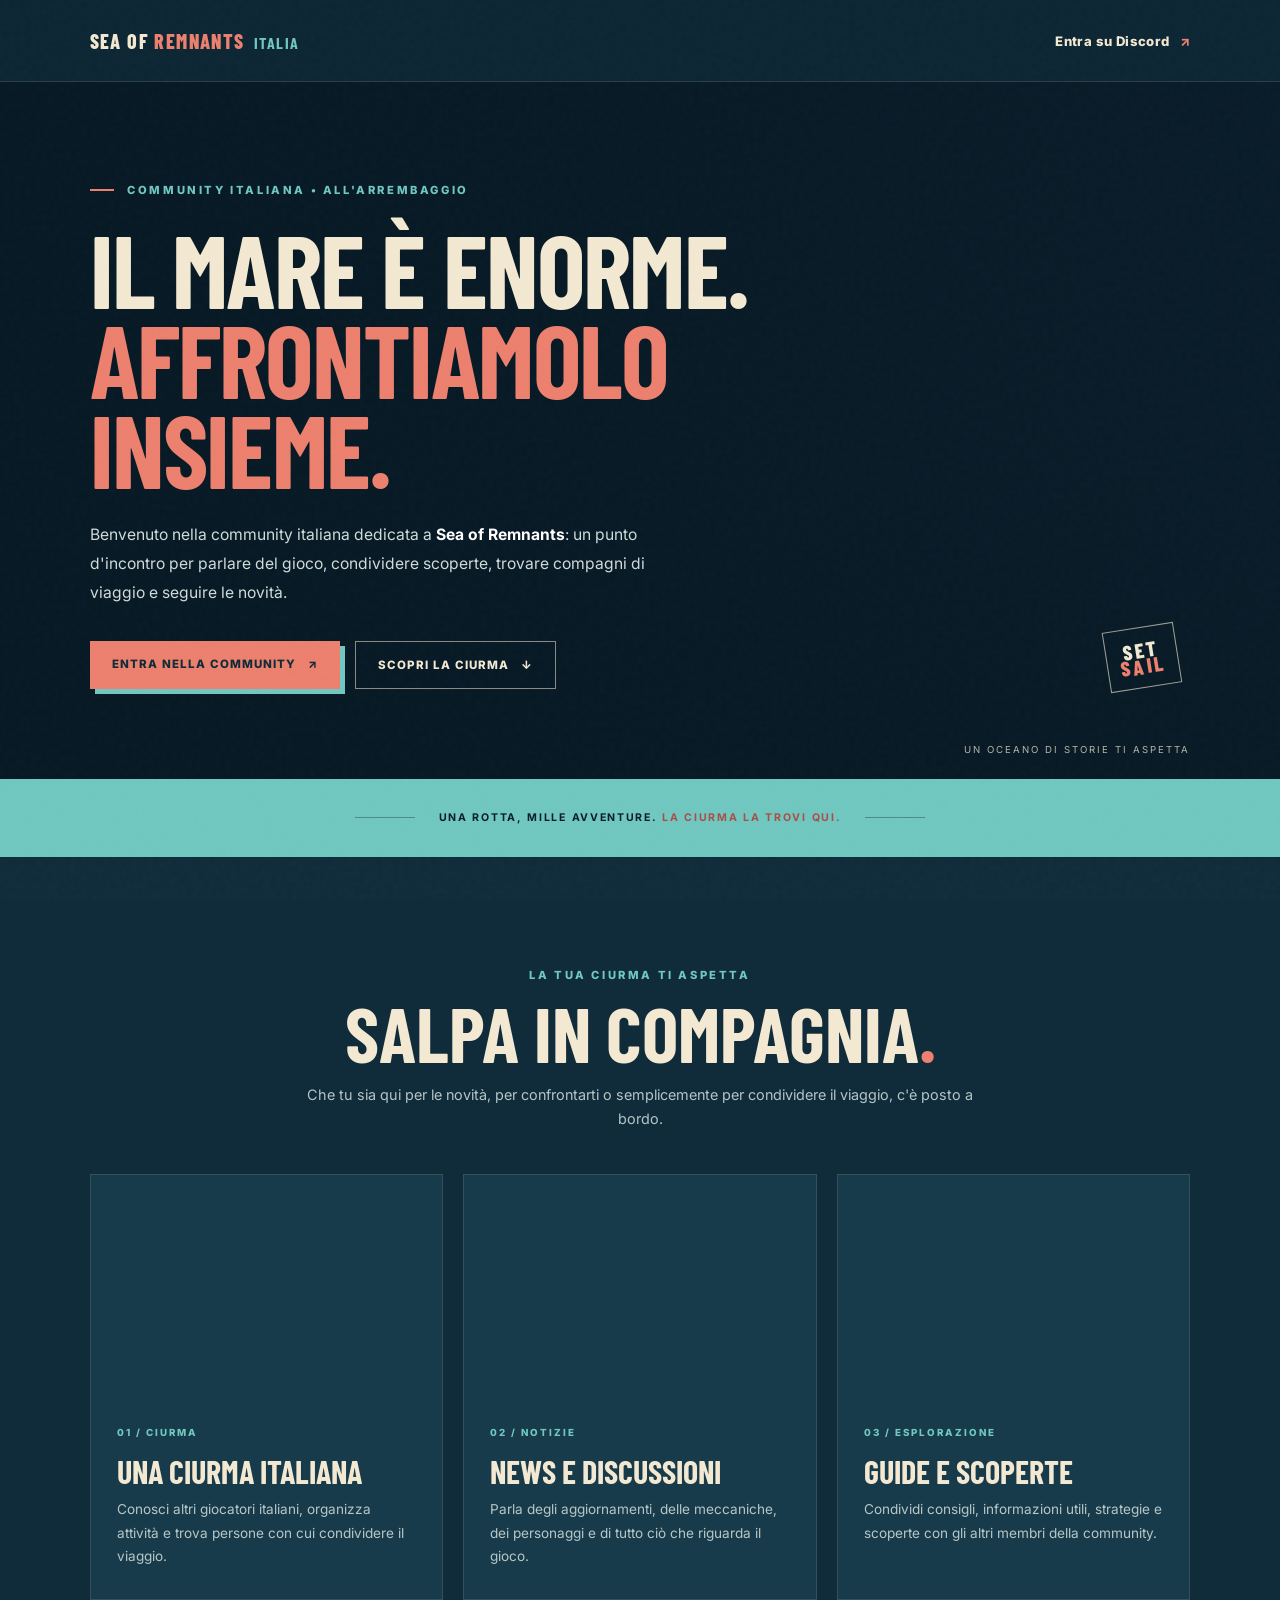
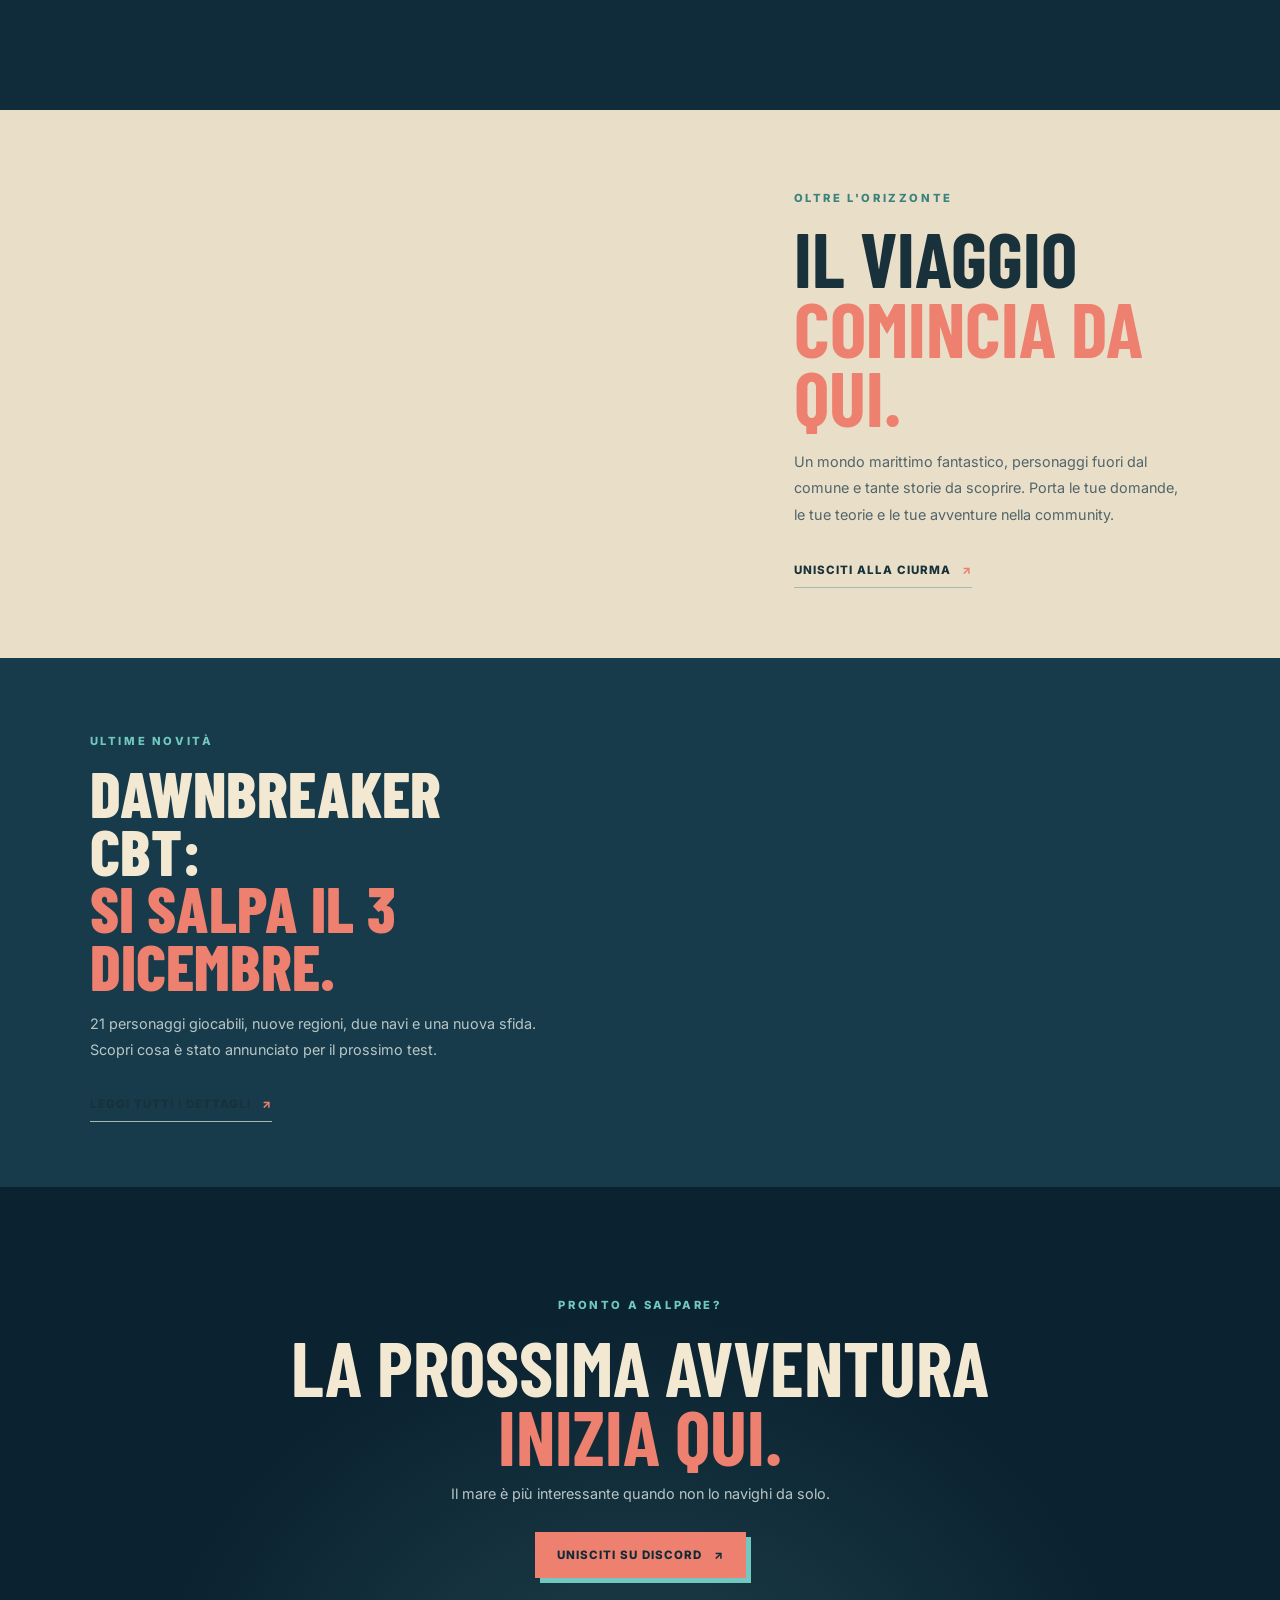
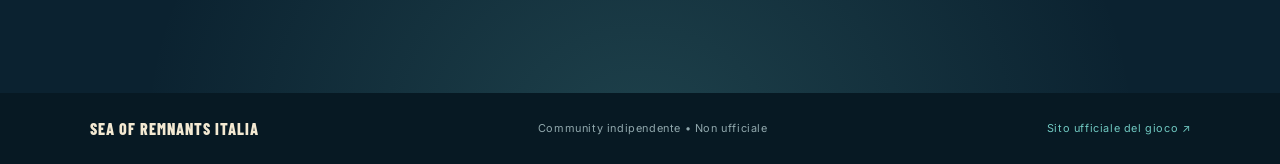
==== commit 5348ddf8: "Add files via upload" ====
--- a/index.html
+++ b/index.html
@@ -111,6 +111,16 @@
       </div>
     </section>
 
+    <section class="news-feature">
+      <div class="news-feature-copy">
+        <p class="eyebrow">ULTIME NOVITÀ</p>
+        <h2>Dawnbreaker CBT:<br><em>si salpa il 3 dicembre.</em></h2>
+        <p>21 personaggi giocabili, nuove regioni, due navi e una nuova sfida. Scopri cosa è stato annunciato per il prossimo test.</p>
+        <a class="text-link" href="dawnbreaker-cbt.html">LEGGI TUTTI I DETTAGLI <span>↗</span></a>
+      </div>
+      <div class="news-feature-art" role="img" aria-label="Artwork promozionale di Sea of Remnants"></div>
+    </section>
+
     <section class="join">
       <p class="eyebrow">PRONTO A SALPARE?</p>
       <h2>La prossima avventura<br><em>inizia qui.</em></h2>
--- a/style.css
+++ b/style.css
@@ -113,3 +113,46 @@
   .join { padding: 75px 6vw 90px; }
   footer { flex-direction: column; align-items: flex-start; padding: 25px 6vw; }
 }
+
+
+/* News feature and article page */
+.news-feature { display: grid; grid-template-columns: 1fr 1fr; min-height: 390px; background: #173b4a; }
+.news-feature-copy { align-self: center; padding: 65px clamp(30px, 7vw, 100px); }
+.news-feature-copy h2 { font: 800 clamp(2.8rem, 5vw, 4.5rem)/.9 'Barlow Condensed', sans-serif; text-transform: uppercase; margin: 16px 0; }
+.news-feature-copy h2 em { color: var(--coral); font-style: normal; }
+.news-feature-copy p:not(.eyebrow) { color: #b7c6c7; line-height: 1.8; font-size: .9rem; }
+.news-feature-art { min-height: 340px; background: linear-gradient(90deg, rgba(23,59,74,.12), transparent), url('https://r.res.easebar.com/pic/20250605/7c0965be-002a-47c1-b5df-6159ce405566.jpg') center/cover no-repeat; }
+.article-page { background: #102c3b; }
+.article-hero { padding: 95px 7vw 75px; background: linear-gradient(90deg, rgba(7,25,36,.95), rgba(7,25,36,.62)), url('https://r.res.easebar.com/pic/20250605/7c0965be-002a-47c1-b5df-6159ce405566.jpg') center/cover; }
+.article-hero h1 { max-width: 950px; }
+.article-lead { max-width: 760px; color: #d0dcda; line-height: 1.8; font-size: 1.05rem; }
+.article-meta { color: var(--teal); font-size: .65rem; letter-spacing: 1.7px; font-weight: 800; margin-top: 28px; }
+.article-content { max-width: 850px; padding: 65px 28px 100px; margin: auto; color: #d1dddd; line-height: 1.9; }
+.article-content p { margin: 0 0 22px; }
+.article-content strong { color: var(--sand); }
+.article-content h2 { font-size: 2.4rem; color: var(--sand); line-height: 1; margin: 48px 0 15px; }
+.article-intro { font-size: 1.08rem; }
+.fact-grid { display: grid; grid-template-columns: repeat(3, 1fr); gap: 12px; margin: 35px 0 18px; }
+.fact-grid div { padding: 20px; background: #173b4a; border: 1px solid rgba(243,233,210,.13); }
+.fact-grid span { display: block; color: var(--teal); font-size: .61rem; letter-spacing: 1px; font-weight: 800; margin-bottom: 8px; }
+.fact-grid strong { font: 700 1.25rem 'Barlow Condensed', sans-serif; }
+.article-note { color: #9fb6ba; font-size: .82rem; }
+.article-content ul { padding-left: 22px; }
+.article-content li { margin: 8px 0; }
+.official-box { margin: 50px 0; padding: 30px; background: #e9dfc8; color: #18313b; }
+.official-box .eyebrow { color: #3b817e; }
+.official-box h3 { font-size: 2rem; margin: 12px 0; }
+.official-box p:not(.eyebrow) { color: #52656a; }
+.article-disclaimer { padding-top: 25px; border-top: 1px solid rgba(243,233,210,.18); color: #93a9ad; font-size: .78rem; }
+.article-actions { display: flex; justify-content: space-between; align-items: center; gap: 18px; flex-wrap: wrap; margin-top: 35px; }
+@media (max-width: 850px) {
+  .news-feature { grid-template-columns: 1fr; }
+  .news-feature-art { min-height: 260px; }
+  .article-hero { padding: 75px 6vw 60px; }
+}
+@media (max-width: 560px) {
+  .fact-grid { grid-template-columns: 1fr; }
+  .article-content { padding: 45px 6vw 70px; }
+  .article-content h2 { font-size: 2rem; }
+  .article-actions { align-items: flex-start; flex-direction: column; }
+}
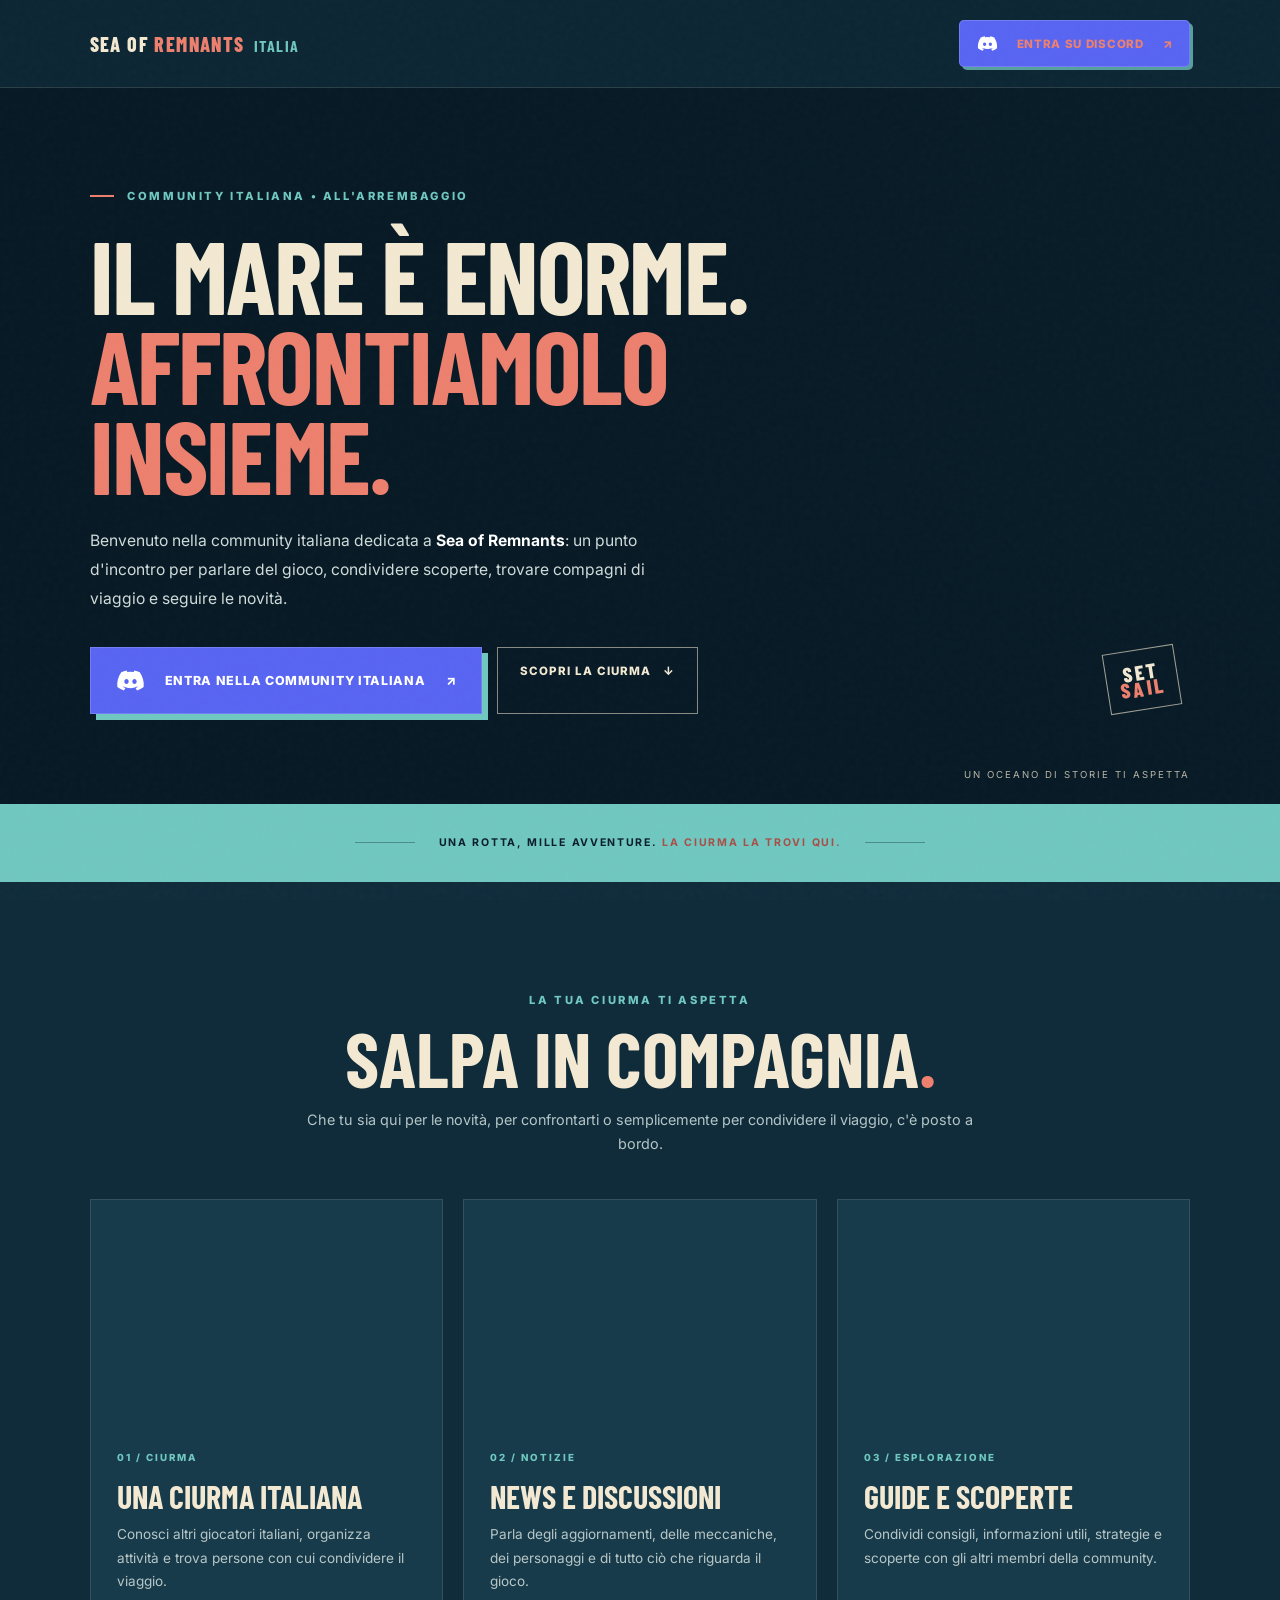
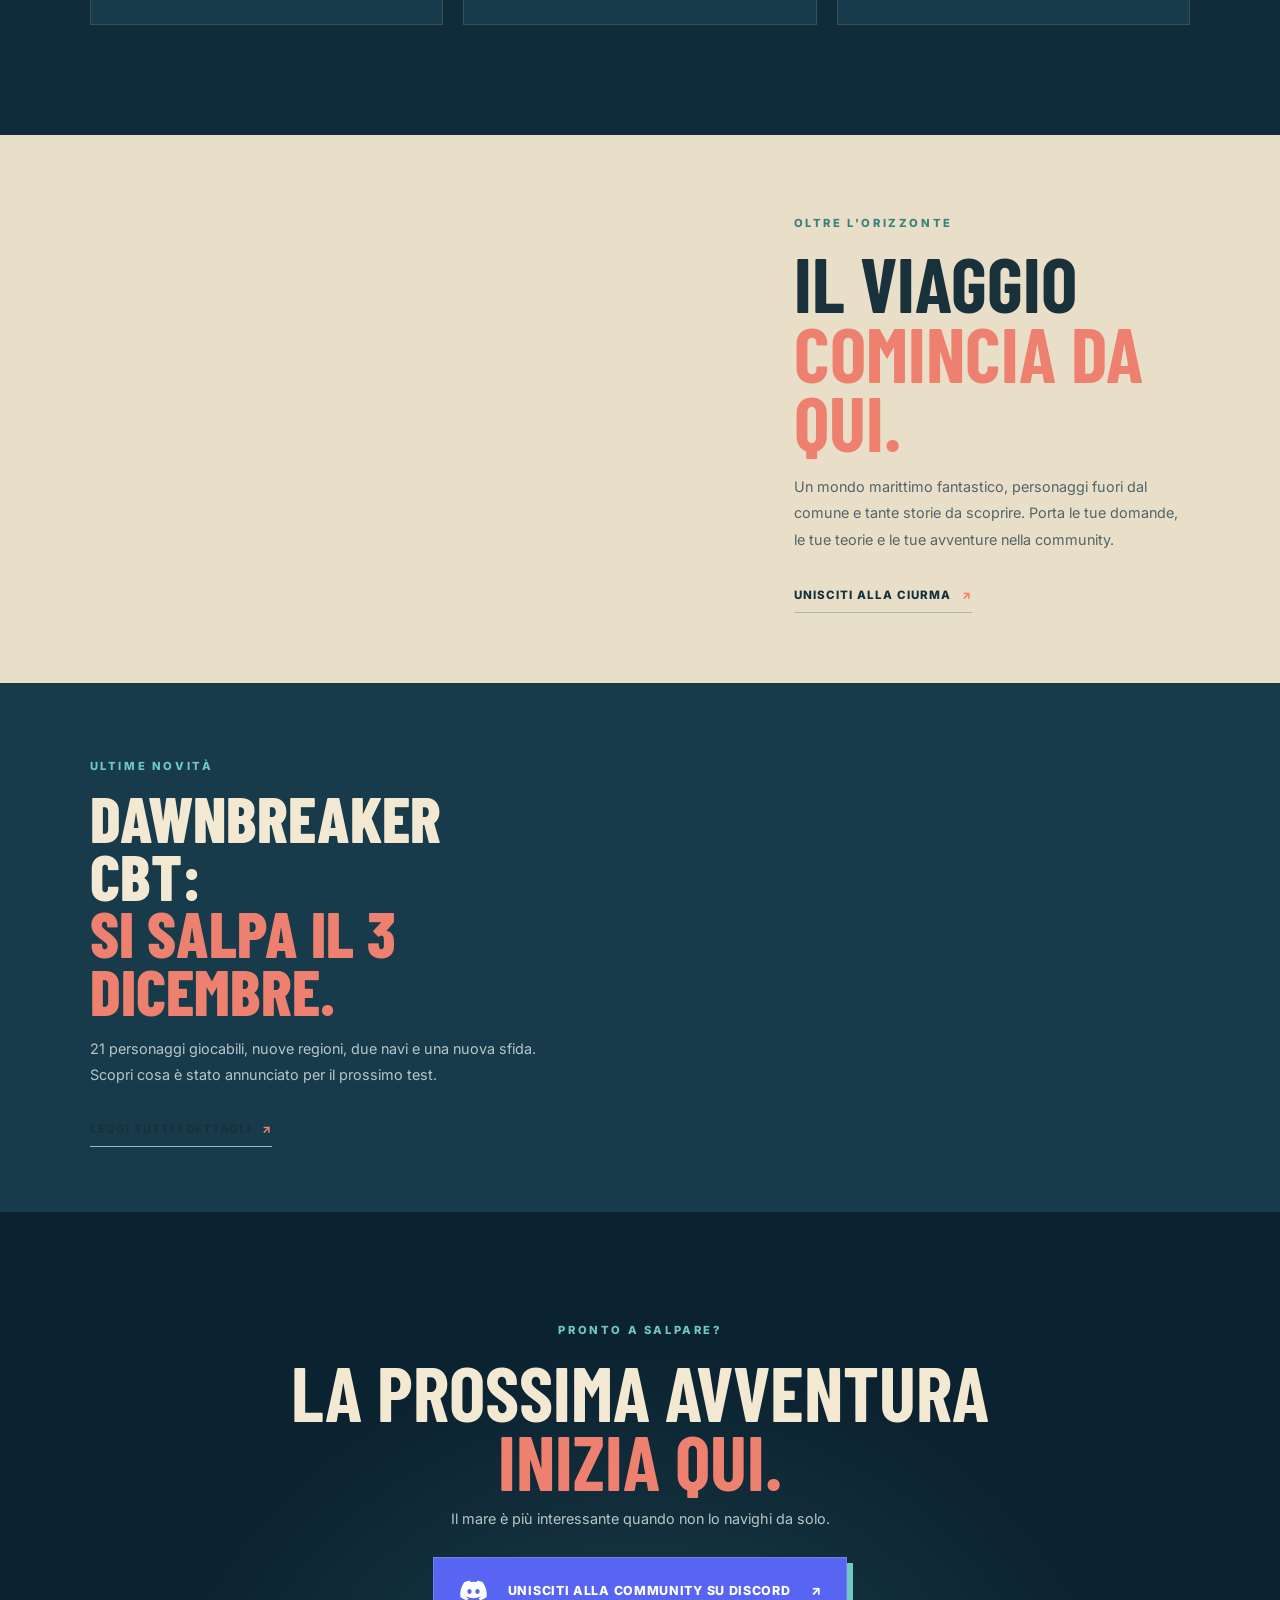
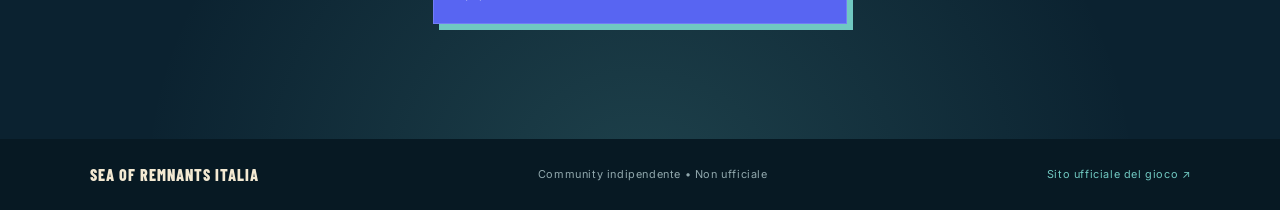
==== commit 12122c4c: "Add files via upload" ====
--- a/index.html
+++ b/index.html
@@ -36,7 +36,7 @@
   <div class="grain" aria-hidden="true"></div>
   <header class="nav">
     <a class="brand" href="#" aria-label="Sea of Remnants Italia home">SEA OF <span>REMNANTS</span> <b>ITALIA</b></a>
-    <a class="nav-link" href="https://discord.gg/hdBem6NqZt" target="_blank" rel="noopener noreferrer">Entra su Discord <span>↗</span></a>
+    <a class="nav-link discord-button discord-nav" href="https://discord.gg/hdBem6NqZt" target="_blank" rel="noopener noreferrer"><svg class="discord-icon" viewBox="0 0 24 24" aria-hidden="true" focusable="false"><path fill="currentColor" d="M19.7 5.1A18.4 18.4 0 0 0 15.2 3.7l-.6 1.2a16.8 16.8 0 0 0-5.2 0l-.6-1.2a18.4 18.4 0 0 0-4.5 1.4C1.5 9.3.7 13.4 1.1 17.4a18.5 18.5 0 0 0 5.5 2.8l1.2-1.9-1.9-.9.5-.4a13.2 13.2 0 0 0 11.2 0l.5.4-1.9.9 1.2 1.9a18.5 18.5 0 0 0 5.5-2.8c.5-4.6-.8-8.7-3.2-12.3ZM8.7 14.8c-1 0-1.8-.9-1.8-2s.8-2 1.8-2 1.8.9 1.8 2-.8 2-1.8 2Zm6.6 0c-1 0-1.8-.9-1.8-2s.8-2 1.8-2 1.8.9 1.8 2-.8 2-1.8 2Z"/></svg><span class="discord-label">ENTRA SU DISCORD</span><span class="discord-arrow">↗</span></a>
   </header>
 
   <main>
@@ -52,7 +52,7 @@
           di viaggio e seguire le novità.
         </p>
         <div class="actions">
-          <a class="button primary" href="https://discord.gg/hdBem6NqZt" target="_blank" rel="noopener noreferrer">ENTRA NELLA COMMUNITY <span>↗</span></a>
+          <a class="button discord-button discord-hero" href="https://discord.gg/hdBem6NqZt" target="_blank" rel="noopener noreferrer"><svg class="discord-icon" viewBox="0 0 24 24" aria-hidden="true" focusable="false"><path fill="currentColor" d="M19.7 5.1A18.4 18.4 0 0 0 15.2 3.7l-.6 1.2a16.8 16.8 0 0 0-5.2 0l-.6-1.2a18.4 18.4 0 0 0-4.5 1.4C1.5 9.3.7 13.4 1.1 17.4a18.5 18.5 0 0 0 5.5 2.8l1.2-1.9-1.9-.9.5-.4a13.2 13.2 0 0 0 11.2 0l.5.4-1.9.9 1.2 1.9a18.5 18.5 0 0 0 5.5-2.8c.5-4.6-.8-8.7-3.2-12.3ZM8.7 14.8c-1 0-1.8-.9-1.8-2s.8-2 1.8-2 1.8.9 1.8 2-.8 2-1.8 2Zm6.6 0c-1 0-1.8-.9-1.8-2s.8-2 1.8-2 1.8.9 1.8 2-.8 2-1.8 2Z"/></svg><span>ENTRA NELLA COMMUNITY ITALIANA</span><span class="discord-arrow">↗</span></a>
           <a class="button secondary" href="#community">SCOPRI LA CIURMA <span>↓</span></a>
         </div>
       </div>
@@ -125,7 +125,7 @@
       <p class="eyebrow">PRONTO A SALPARE?</p>
       <h2>La prossima avventura<br><em>inizia qui.</em></h2>
       <p>Il mare è più interessante quando non lo navighi da solo.</p>
-      <a class="button primary" href="https://discord.gg/hdBem6NqZt" target="_blank" rel="noopener noreferrer">UNISCITI SU DISCORD <span>↗</span></a>
+      <a class="button discord-button discord-bottom" href="https://discord.gg/hdBem6NqZt" target="_blank" rel="noopener noreferrer"><svg class="discord-icon" viewBox="0 0 24 24" aria-hidden="true" focusable="false"><path fill="currentColor" d="M19.7 5.1A18.4 18.4 0 0 0 15.2 3.7l-.6 1.2a16.8 16.8 0 0 0-5.2 0l-.6-1.2a18.4 18.4 0 0 0-4.5 1.4C1.5 9.3.7 13.4 1.1 17.4a18.5 18.5 0 0 0 5.5 2.8l1.2-1.9-1.9-.9.5-.4a13.2 13.2 0 0 0 11.2 0l.5.4-1.9.9 1.2 1.9a18.5 18.5 0 0 0 5.5-2.8c.5-4.6-.8-8.7-3.2-12.3ZM8.7 14.8c-1 0-1.8-.9-1.8-2s.8-2 1.8-2 1.8.9 1.8 2-.8 2-1.8 2Zm6.6 0c-1 0-1.8-.9-1.8-2s.8-2 1.8-2 1.8.9 1.8 2-.8 2-1.8 2Z"/></svg><span>UNISCITI ALLA COMMUNITY SU DISCORD</span><span class="discord-arrow">↗</span></a>
     </section>
   </main>
 
--- a/style.css
+++ b/style.css
@@ -156,3 +156,19 @@
   .article-content h2 { font-size: 2rem; }
   .article-actions { align-items: flex-start; flex-direction: column; }
 }
+
+/* Discord calls to action */
+.discord-button{display:inline-flex;align-items:center;justify-content:center;gap:12px;color:#fff;background:#5865f2;border:1px solid rgba(255,255,255,.16);box-shadow:5px 5px 0 rgba(112,200,193,.9);text-decoration:none;font-weight:800;letter-spacing:.7px;transition:transform .2s ease,background .2s ease,box-shadow .2s ease}
+.discord-button:hover{color:#fff;background:#4752c4;transform:translateY(-3px);box-shadow:5px 8px 0 rgba(112,200,193,.9)}
+.discord-icon{display:block;width:25px;height:25px;flex:0 0 25px}
+.discord-arrow{font-size:1.05em;margin-left:2px}
+.discord-nav{padding:12px 17px;font-size:.72rem;border-radius:5px;box-shadow:3px 3px 0 rgba(112,200,193,.75)}
+.discord-nav .discord-icon{width:21px;height:21px;flex-basis:21px}
+.discord-hero,.discord-bottom{min-height:62px;padding:18px 25px;font-size:.78rem;box-shadow:6px 6px 0 var(--teal)}
+.discord-hero .discord-icon,.discord-bottom .discord-icon{width:29px;height:29px;flex-basis:29px}
+@media(max-width:520px){
+.nav-link.discord-nav{padding:10px 11px;gap:7px;font-size:.61rem}
+.discord-nav .discord-icon{width:19px;height:19px;flex-basis:19px}
+.discord-hero,.discord-bottom{width:100%;min-height:60px;padding:16px 13px;font-size:.68rem;gap:9px;justify-content:center}
+.discord-hero .discord-icon,.discord-bottom .discord-icon{width:25px;height:25px;flex-basis:25px}
+}
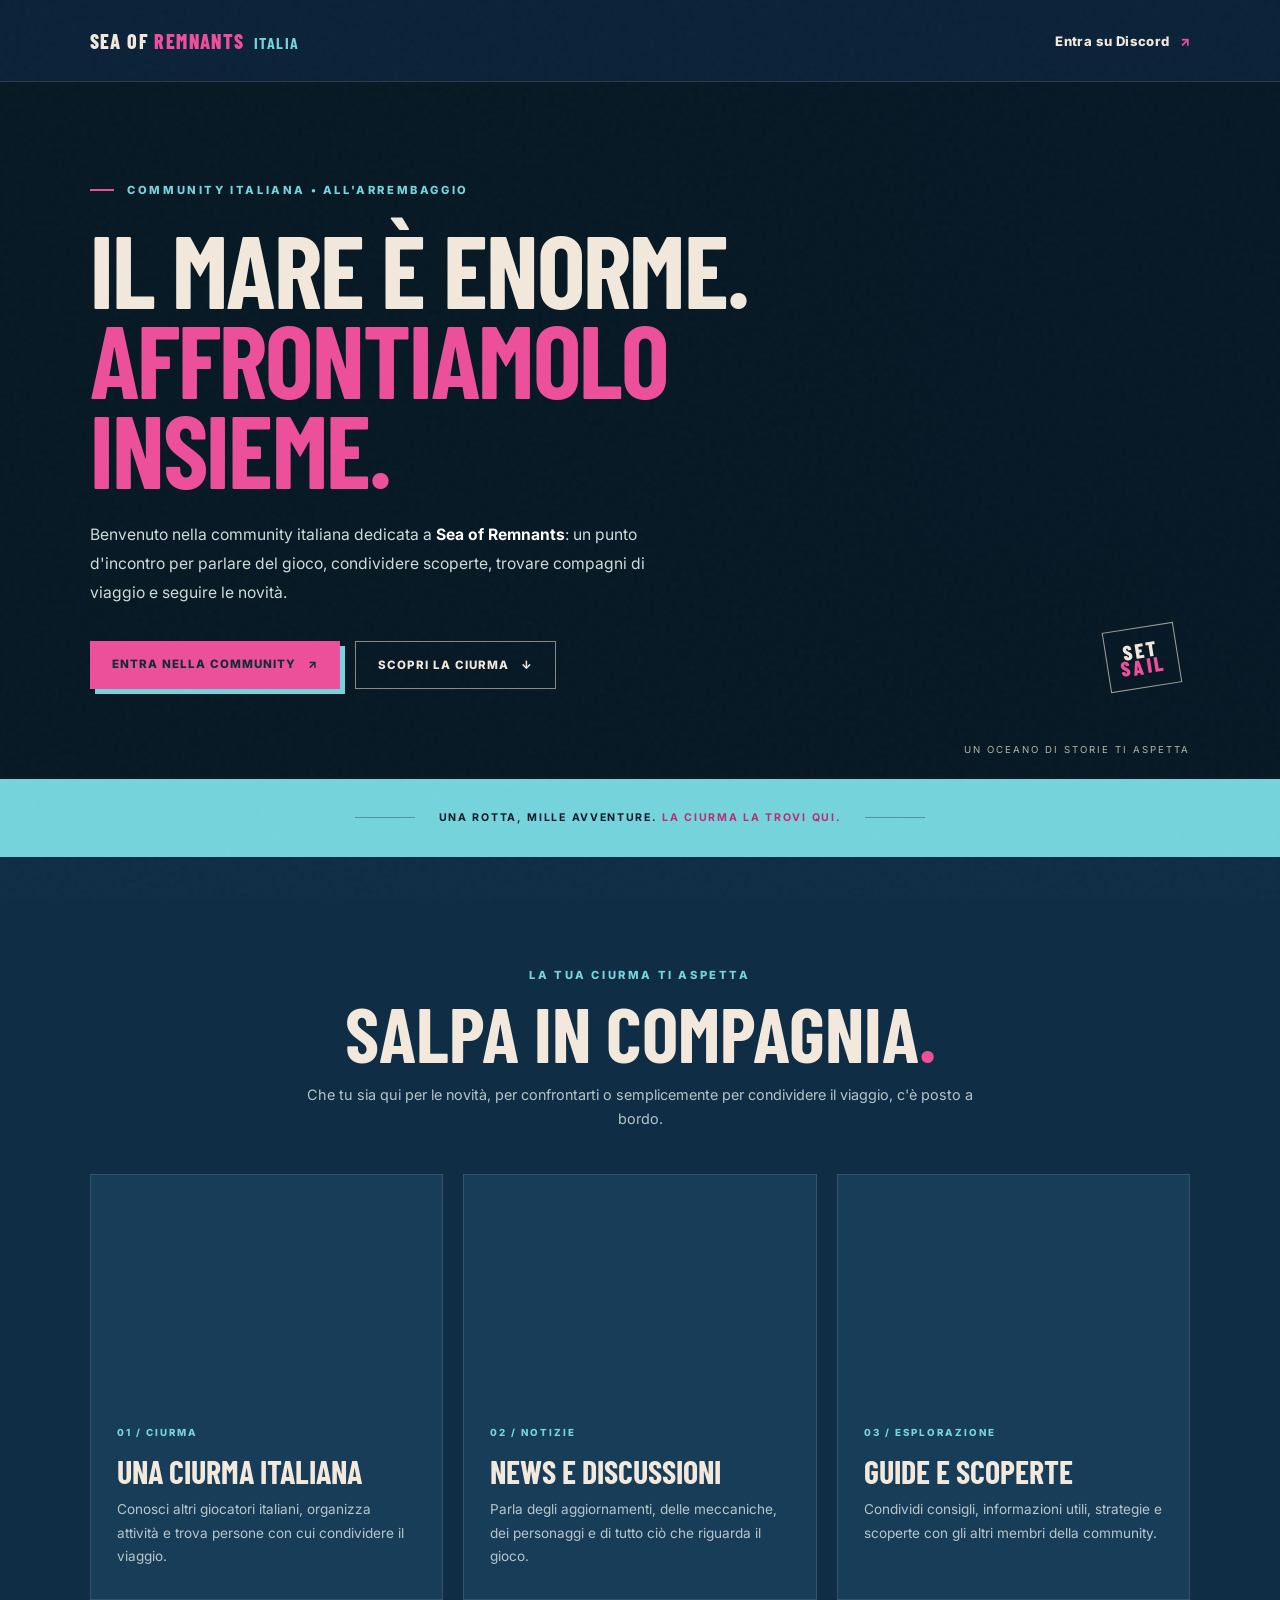
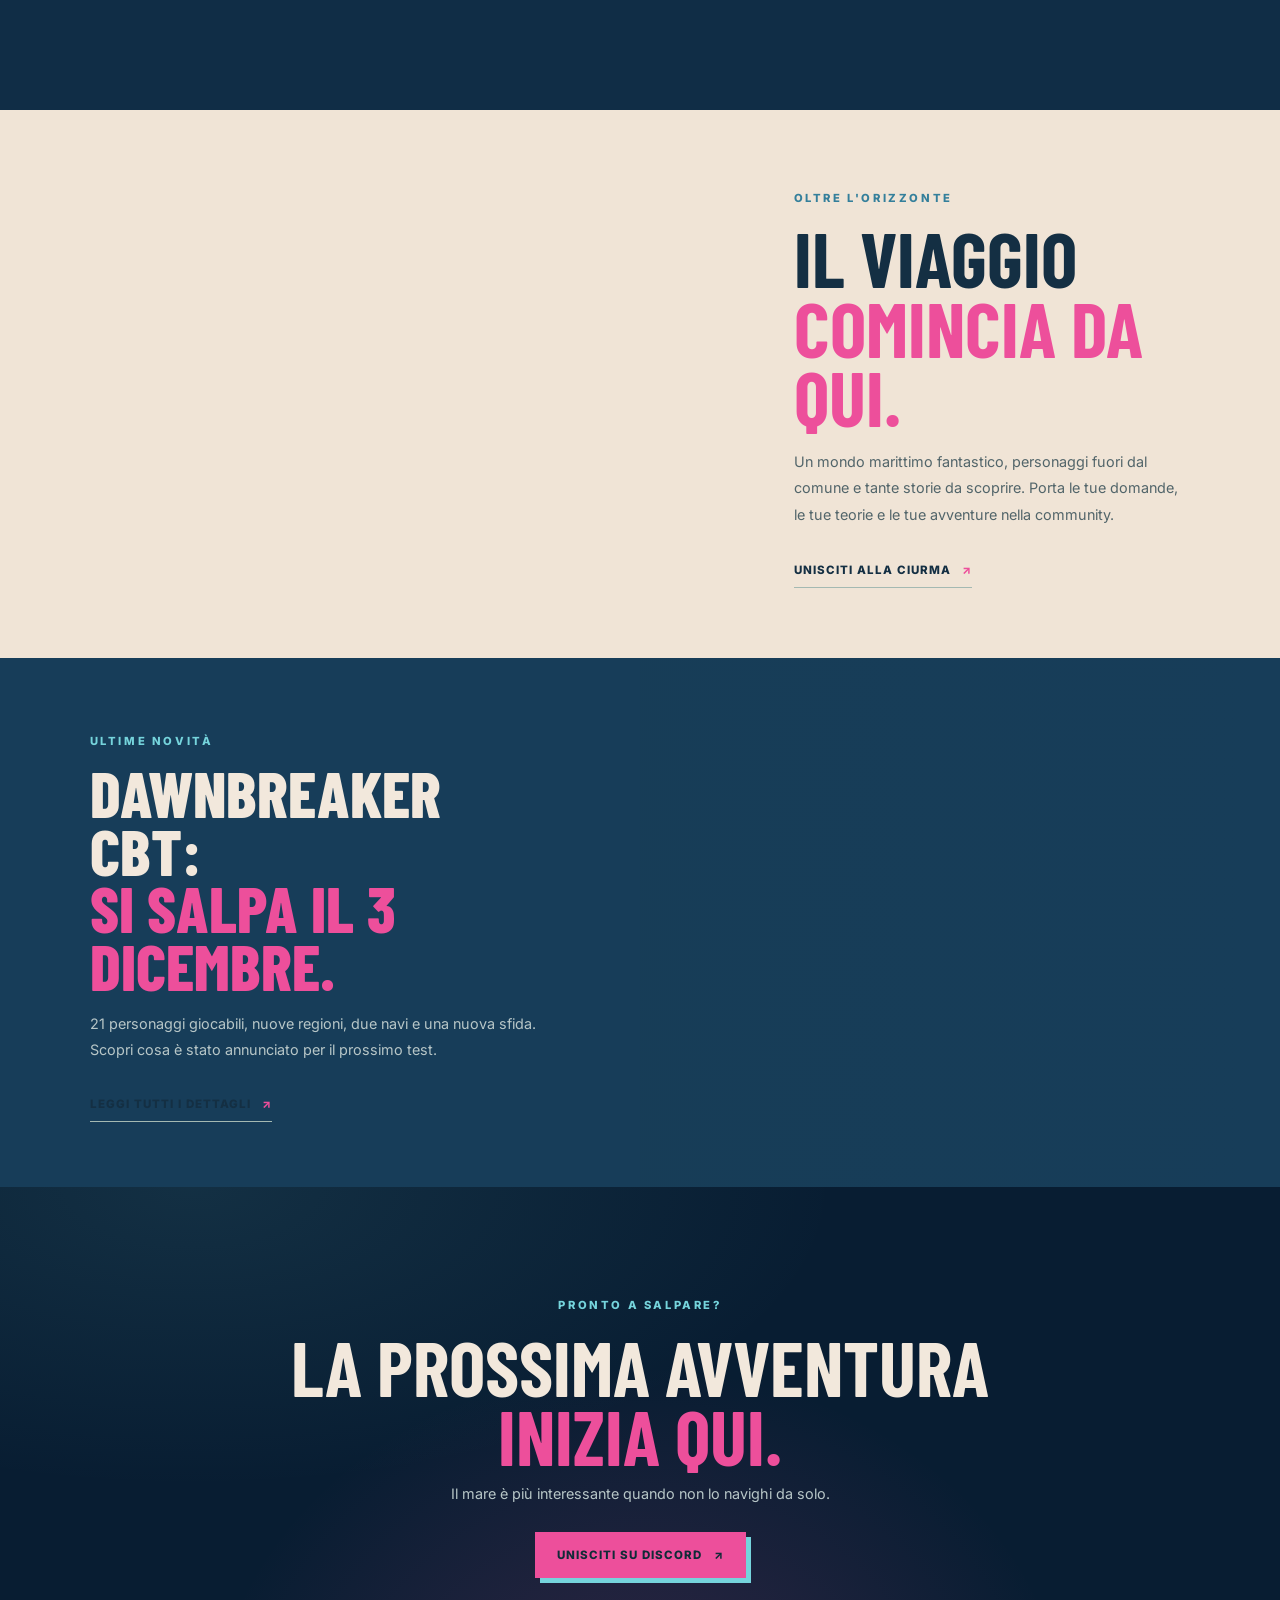
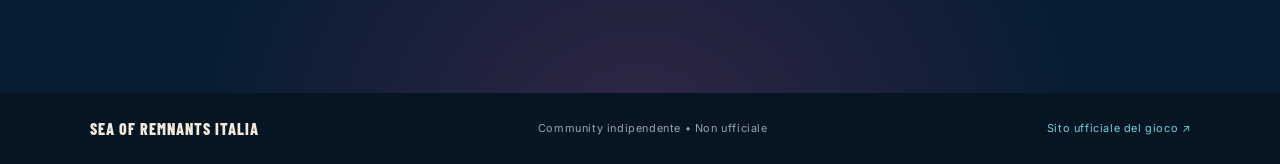
==== commit 0dc9832b: "Add files via upload" ====
--- a/index.html
+++ b/index.html
@@ -36,7 +36,7 @@
   <div class="grain" aria-hidden="true"></div>
   <header class="nav">
     <a class="brand" href="#" aria-label="Sea of Remnants Italia home">SEA OF <span>REMNANTS</span> <b>ITALIA</b></a>
-    <a class="nav-link discord-button discord-nav" href="https://discord.gg/hdBem6NqZt" target="_blank" rel="noopener noreferrer"><svg class="discord-icon" viewBox="0 0 24 24" aria-hidden="true" focusable="false"><path fill="currentColor" d="M19.7 5.1A18.4 18.4 0 0 0 15.2 3.7l-.6 1.2a16.8 16.8 0 0 0-5.2 0l-.6-1.2a18.4 18.4 0 0 0-4.5 1.4C1.5 9.3.7 13.4 1.1 17.4a18.5 18.5 0 0 0 5.5 2.8l1.2-1.9-1.9-.9.5-.4a13.2 13.2 0 0 0 11.2 0l.5.4-1.9.9 1.2 1.9a18.5 18.5 0 0 0 5.5-2.8c.5-4.6-.8-8.7-3.2-12.3ZM8.7 14.8c-1 0-1.8-.9-1.8-2s.8-2 1.8-2 1.8.9 1.8 2-.8 2-1.8 2Zm6.6 0c-1 0-1.8-.9-1.8-2s.8-2 1.8-2 1.8.9 1.8 2-.8 2-1.8 2Z"/></svg><span class="discord-label">ENTRA SU DISCORD</span><span class="discord-arrow">↗</span></a>
+    <a class="nav-link" href="https://discord.gg/hdBem6NqZt" target="_blank" rel="noopener noreferrer">Entra su Discord <span>↗</span></a>
   </header>
 
   <main>
@@ -52,7 +52,7 @@
           di viaggio e seguire le novità.
         </p>
         <div class="actions">
-          <a class="button discord-button discord-hero" href="https://discord.gg/hdBem6NqZt" target="_blank" rel="noopener noreferrer"><svg class="discord-icon" viewBox="0 0 24 24" aria-hidden="true" focusable="false"><path fill="currentColor" d="M19.7 5.1A18.4 18.4 0 0 0 15.2 3.7l-.6 1.2a16.8 16.8 0 0 0-5.2 0l-.6-1.2a18.4 18.4 0 0 0-4.5 1.4C1.5 9.3.7 13.4 1.1 17.4a18.5 18.5 0 0 0 5.5 2.8l1.2-1.9-1.9-.9.5-.4a13.2 13.2 0 0 0 11.2 0l.5.4-1.9.9 1.2 1.9a18.5 18.5 0 0 0 5.5-2.8c.5-4.6-.8-8.7-3.2-12.3ZM8.7 14.8c-1 0-1.8-.9-1.8-2s.8-2 1.8-2 1.8.9 1.8 2-.8 2-1.8 2Zm6.6 0c-1 0-1.8-.9-1.8-2s.8-2 1.8-2 1.8.9 1.8 2-.8 2-1.8 2Z"/></svg><span>ENTRA NELLA COMMUNITY ITALIANA</span><span class="discord-arrow">↗</span></a>
+          <a class="button primary" href="https://discord.gg/hdBem6NqZt" target="_blank" rel="noopener noreferrer">ENTRA NELLA COMMUNITY <span>↗</span></a>
           <a class="button secondary" href="#community">SCOPRI LA CIURMA <span>↓</span></a>
         </div>
       </div>
@@ -125,7 +125,7 @@
       <p class="eyebrow">PRONTO A SALPARE?</p>
       <h2>La prossima avventura<br><em>inizia qui.</em></h2>
       <p>Il mare è più interessante quando non lo navighi da solo.</p>
-      <a class="button discord-button discord-bottom" href="https://discord.gg/hdBem6NqZt" target="_blank" rel="noopener noreferrer"><svg class="discord-icon" viewBox="0 0 24 24" aria-hidden="true" focusable="false"><path fill="currentColor" d="M19.7 5.1A18.4 18.4 0 0 0 15.2 3.7l-.6 1.2a16.8 16.8 0 0 0-5.2 0l-.6-1.2a18.4 18.4 0 0 0-4.5 1.4C1.5 9.3.7 13.4 1.1 17.4a18.5 18.5 0 0 0 5.5 2.8l1.2-1.9-1.9-.9.5-.4a13.2 13.2 0 0 0 11.2 0l.5.4-1.9.9 1.2 1.9a18.5 18.5 0 0 0 5.5-2.8c.5-4.6-.8-8.7-3.2-12.3ZM8.7 14.8c-1 0-1.8-.9-1.8-2s.8-2 1.8-2 1.8.9 1.8 2-.8 2-1.8 2Zm6.6 0c-1 0-1.8-.9-1.8-2s.8-2 1.8-2 1.8.9 1.8 2-.8 2-1.8 2Z"/></svg><span>UNISCITI ALLA COMMUNITY SU DISCORD</span><span class="discord-arrow">↗</span></a>
+      <a class="button primary" href="https://discord.gg/hdBem6NqZt" target="_blank" rel="noopener noreferrer">UNISCITI SU DISCORD <span>↗</span></a>
     </section>
   </main>
 
--- a/style.css
+++ b/style.css
@@ -1,14 +1,14 @@
 @import url('https://fonts.googleapis.com/css2?family=Barlow+Condensed:wght@500;600;700;800&family=Inter:wght@400;500;600;700;800&display=swap');
 
 :root {
-  --sea: #102c3b;
-  --sea-deep: #091d2a;
-  --sea-mid: #1d4554;
-  --teal: #70c8c1;
-  --coral: #ed806e;
-  --sand: #f3e9d2;
-  --ink: #18313b;
-  --muted: #a9bbc0;
+  --sea: #102d46;
+  --sea-deep: #071827;
+  --sea-mid: #1c4662;
+  --teal: #75d4dc;
+  --coral: #ed4f9b;
+  --sand: #f2e8dc;
+  --ink: #142f43;
+  --muted: #a8c0ce;
 }
 * { box-sizing: border-box; }
 html { scroll-behavior: smooth; }
@@ -22,7 +22,7 @@
 }
 .nav {
   min-height: 82px; padding: 20px 7vw; display: flex; align-items: center; justify-content: space-between;
-  position: relative; z-index: 3; background: #0d2634; border-bottom: 1px solid rgba(243,233,210,.13);
+  position: relative; z-index: 3; background: #0b2238; border-bottom: 1px solid rgba(243,233,210,.13);
 }
 .brand { color: var(--sand); text-decoration: none; font: 800 1.25rem 'Barlow Condensed', sans-serif; letter-spacing: 1.4px; }
 .brand span { color: var(--coral); }
@@ -45,22 +45,22 @@
 .button:hover { transform: translateY(-3px); }
 .button span { margin-left: 8px; }
 .primary { color: #102b37; background: var(--coral); box-shadow: 5px 5px 0 var(--teal); }
-.primary:hover { background: #f49a85; }
+.primary:hover { background: #f36bb0; }
 .secondary { color: var(--sand); border: 1px solid rgba(243,233,210,.55); background: rgba(9,29,42,.3); }
 .hero-stamp { position: absolute; z-index: 1; right: 8%; bottom: 13%; color: var(--sand); font: 800 1.3rem 'Barlow Condensed'; line-height: .75; letter-spacing: 3px; border: 1px solid rgba(243,233,210,.65); padding: 14px 12px; transform: rotate(-9deg); text-align: center; }
 .hero-stamp i { color: var(--coral); font-style: normal; }
 .hero-caption { position: absolute; bottom: 24px; right: 7vw; z-index: 1; font-size: .6rem; letter-spacing: 2px; color: rgba(243,233,210,.75); }
 .intro-strip { display: flex; gap: 24px; align-items: center; justify-content: center; padding: 22px 7vw; background: var(--teal); color: var(--sea-deep); }
 .intro-strip p { font-size: .66rem; letter-spacing: 1.7px; font-weight: 700; text-align: center; }
-.intro-strip b { color: #a84e46; }
+.intro-strip b { color: #b52f73; }
 .intro-strip .line { height: 1px; width: 60px; background: rgba(9,29,42,.35); }
-.community-section { padding: 100px 7vw 110px; background: #102c3b; }
+.community-section { padding: 100px 7vw 110px; background: #102d46; }
 .section-heading { max-width: 680px; margin: 0 auto 42px; text-align: center; }
 .section-heading h2, .world-copy h2, .join h2 { font-size: clamp(3.1rem, 6vw, 5.5rem); line-height: .9; margin: 16px 0; }
 .section-heading h2 span { color: var(--coral); }
 .section-heading > p:last-child { color: #b4c5c6; line-height: 1.7; font-size: .9rem; }
 .cards { display: grid; grid-template-columns: repeat(3, 1fr); gap: 20px; max-width: 1250px; margin: auto; }
-.card { background: #173b4a; border: 1px solid rgba(243,233,210,.13); overflow: hidden; }
+.card { background: #173d59; border: 1px solid rgba(243,233,210,.13); overflow: hidden; }
 .card-photo { height: 220px; background-size: cover; background-position: center; transition: transform .45s; }
 .card:hover .card-photo { transform: scale(1.04); }
 .photo-crew { background-image: url('https://media.pocketgamer.com/artwork/na-37504-1770638310/sea-of-remnants-rs-keyvis.jpg'); background-position: center 32%; }
@@ -70,17 +70,17 @@
 .card-number { color: var(--teal); font-size: .61rem; letter-spacing: 2px; font-weight: 800; }
 .card h3 { font-size: 2rem; margin: 12px 0 8px; }
 .card p { color: #b7c6c7; font-size: .85rem; line-height: 1.75; margin: 0; }
-.world-feature { display: grid; grid-template-columns: 1.1fr .9fr; min-height: 480px; background: #e9dfc8; color: var(--ink); }
+.world-feature { display: grid; grid-template-columns: 1.1fr .9fr; min-height: 480px; background: #f0e4d6; color: var(--ink); }
 .world-image { min-height: 420px; background: url('https://pbs.twimg.com/media/HAh0WztacAAkSim.jpg') center 30%/cover no-repeat; }
 .world-copy { padding: 70px clamp(35px, 7vw, 110px); align-self: center; }
-.world-copy .eyebrow { color: #3b817e; }
+.world-copy .eyebrow { color: #347f9b; }
 .world-copy h2 { margin: 18px 0; }
 .world-copy p:not(.eyebrow) { color: #52656a; line-height: 1.85; font-size: .9rem; max-width: 470px; }
 .text-link { display: inline-block; margin-top: 20px; color: var(--ink); text-decoration: none; font-size: .72rem; font-weight: 800; letter-spacing: 1px; border-bottom: 1px solid #a4b9b2; padding-bottom: 10px; }
-.join { text-align: center; padding: 100px 20px 115px; background: radial-gradient(ellipse at 50% 110%, rgba(112,200,193,.19), transparent 55%), #0b2230; }
+.join { text-align: center; padding: 100px 20px 115px; background: radial-gradient(ellipse at 50% 110%, rgba(117,212,220,.18), transparent 55%), #081d32; }
 .join h2 { margin: 20px 0 14px; }
 .join > p:not(.eyebrow) { color: #b7c6c7; font-size: .9rem; margin-bottom: 30px; }
-footer { display: flex; justify-content: space-between; align-items: center; flex-wrap: wrap; gap: 18px; padding: 26px 7vw; background: #071923; color: #91a8ad; font-size: .68rem; letter-spacing: .6px; }
+footer { display: flex; justify-content: space-between; align-items: center; flex-wrap: wrap; gap: 18px; padding: 26px 7vw; background: #061522; color: #91a8ad; font-size: .68rem; letter-spacing: .6px; }
 .footer-brand { color: var(--sand); font: 800 1rem 'Barlow Condensed'; letter-spacing: 1px; }
 footer a { color: var(--teal); text-decoration: none; }
 @media (max-width: 850px) {
@@ -116,13 +116,13 @@
 
 
 /* News feature and article page */
-.news-feature { display: grid; grid-template-columns: 1fr 1fr; min-height: 390px; background: #173b4a; }
+.news-feature { display: grid; grid-template-columns: 1fr 1fr; min-height: 390px; background: #173d59; }
 .news-feature-copy { align-self: center; padding: 65px clamp(30px, 7vw, 100px); }
 .news-feature-copy h2 { font: 800 clamp(2.8rem, 5vw, 4.5rem)/.9 'Barlow Condensed', sans-serif; text-transform: uppercase; margin: 16px 0; }
 .news-feature-copy h2 em { color: var(--coral); font-style: normal; }
 .news-feature-copy p:not(.eyebrow) { color: #b7c6c7; line-height: 1.8; font-size: .9rem; }
 .news-feature-art { min-height: 340px; background: linear-gradient(90deg, rgba(23,59,74,.12), transparent), url('https://r.res.easebar.com/pic/20250605/7c0965be-002a-47c1-b5df-6159ce405566.jpg') center/cover no-repeat; }
-.article-page { background: #102c3b; }
+.article-page { background: #102d46; }
 .article-hero { padding: 95px 7vw 75px; background: linear-gradient(90deg, rgba(7,25,36,.95), rgba(7,25,36,.62)), url('https://r.res.easebar.com/pic/20250605/7c0965be-002a-47c1-b5df-6159ce405566.jpg') center/cover; }
 .article-hero h1 { max-width: 950px; }
 .article-lead { max-width: 760px; color: #d0dcda; line-height: 1.8; font-size: 1.05rem; }
@@ -133,14 +133,14 @@
 .article-content h2 { font-size: 2.4rem; color: var(--sand); line-height: 1; margin: 48px 0 15px; }
 .article-intro { font-size: 1.08rem; }
 .fact-grid { display: grid; grid-template-columns: repeat(3, 1fr); gap: 12px; margin: 35px 0 18px; }
-.fact-grid div { padding: 20px; background: #173b4a; border: 1px solid rgba(243,233,210,.13); }
+.fact-grid div { padding: 20px; background: #173d59; border: 1px solid rgba(243,233,210,.13); }
 .fact-grid span { display: block; color: var(--teal); font-size: .61rem; letter-spacing: 1px; font-weight: 800; margin-bottom: 8px; }
 .fact-grid strong { font: 700 1.25rem 'Barlow Condensed', sans-serif; }
 .article-note { color: #9fb6ba; font-size: .82rem; }
 .article-content ul { padding-left: 22px; }
 .article-content li { margin: 8px 0; }
-.official-box { margin: 50px 0; padding: 30px; background: #e9dfc8; color: #18313b; }
-.official-box .eyebrow { color: #3b817e; }
+.official-box { margin: 50px 0; padding: 30px; background: #f0e4d6; color: #18313b; }
+.official-box .eyebrow { color: #347f9b; }
 .official-box h3 { font-size: 2rem; margin: 12px 0; }
 .official-box p:not(.eyebrow) { color: #52656a; }
 .article-disclaimer { padding-top: 25px; border-top: 1px solid rgba(243,233,210,.18); color: #93a9ad; font-size: .78rem; }
@@ -157,18 +157,33 @@
   .article-actions { align-items: flex-start; flex-direction: column; }
 }
 
-/* Discord calls to action */
-.discord-button{display:inline-flex;align-items:center;justify-content:center;gap:12px;color:#fff;background:#5865f2;border:1px solid rgba(255,255,255,.16);box-shadow:5px 5px 0 rgba(112,200,193,.9);text-decoration:none;font-weight:800;letter-spacing:.7px;transition:transform .2s ease,background .2s ease,box-shadow .2s ease}
-.discord-button:hover{color:#fff;background:#4752c4;transform:translateY(-3px);box-shadow:5px 8px 0 rgba(112,200,193,.9)}
+
+/* Official Sea of Remnants-inspired palette: deep ocean blue, rose/magenta memory currents, bright sea-glass cyan */
+:root {
+  --sea: #102d46;
+  --sea-deep: #071827;
+  --sea-mid: #1c4662;
+  --teal: #75d4dc;
+  --coral: #ed4f9b;
+  --sand: #f2e8dc;
+  --ink: #142f43;
+  --muted: #a8c0ce;
+}
+.intro-strip { background: #75d4dc; }
+.intro-strip b { color: #b52f73; }
+.section-heading h2 span { color: #ed4f9b; }
+.world-copy .eyebrow { color: #347f9b; }
+.news-feature { background: #173d59; }
+.join {
+  background:
+    radial-gradient(ellipse at 50% 110%, rgba(237,79,155,.18), transparent 48%),
+    radial-gradient(ellipse at 15% 0%, rgba(117,212,220,.10), transparent 42%),
+    #081d32;
+}
+
+.discord-button{display:inline-flex;align-items:center;justify-content:center;gap:12px;color:#fff;background:#5865f2;border:1px solid rgba(255,255,255,.16);box-shadow:5px 5px 0 rgba(117,212,220,.9);text-decoration:none;font-weight:800;letter-spacing:.7px;transition:transform .2s ease,background .2s ease}
+.discord-button:hover{color:#fff;background:#4752c4;transform:translateY(-3px)}
 .discord-icon{display:block;width:25px;height:25px;flex:0 0 25px}
-.discord-arrow{font-size:1.05em;margin-left:2px}
-.discord-nav{padding:12px 17px;font-size:.72rem;border-radius:5px;box-shadow:3px 3px 0 rgba(112,200,193,.75)}
-.discord-nav .discord-icon{width:21px;height:21px;flex-basis:21px}
-.discord-hero,.discord-bottom{min-height:62px;padding:18px 25px;font-size:.78rem;box-shadow:6px 6px 0 var(--teal)}
-.discord-hero .discord-icon,.discord-bottom .discord-icon{width:29px;height:29px;flex-basis:29px}
-@media(max-width:520px){
-.nav-link.discord-nav{padding:10px 11px;gap:7px;font-size:.61rem}
-.discord-nav .discord-icon{width:19px;height:19px;flex-basis:19px}
-.discord-hero,.discord-bottom{width:100%;min-height:60px;padding:16px 13px;font-size:.68rem;gap:9px;justify-content:center}
-.discord-hero .discord-icon,.discord-bottom .discord-icon{width:25px;height:25px;flex-basis:25px}
-}
+.discord-nav{padding:12px 17px;font-size:.72rem;border-radius:5px}
+.discord-hero,.discord-bottom{min-height:62px;padding:18px 25px;font-size:.78rem}
+@media(max-width:520px){.discord-hero,.discord-bottom{width:100%;min-height:60px;padding:16px 13px;font-size:.68rem}}
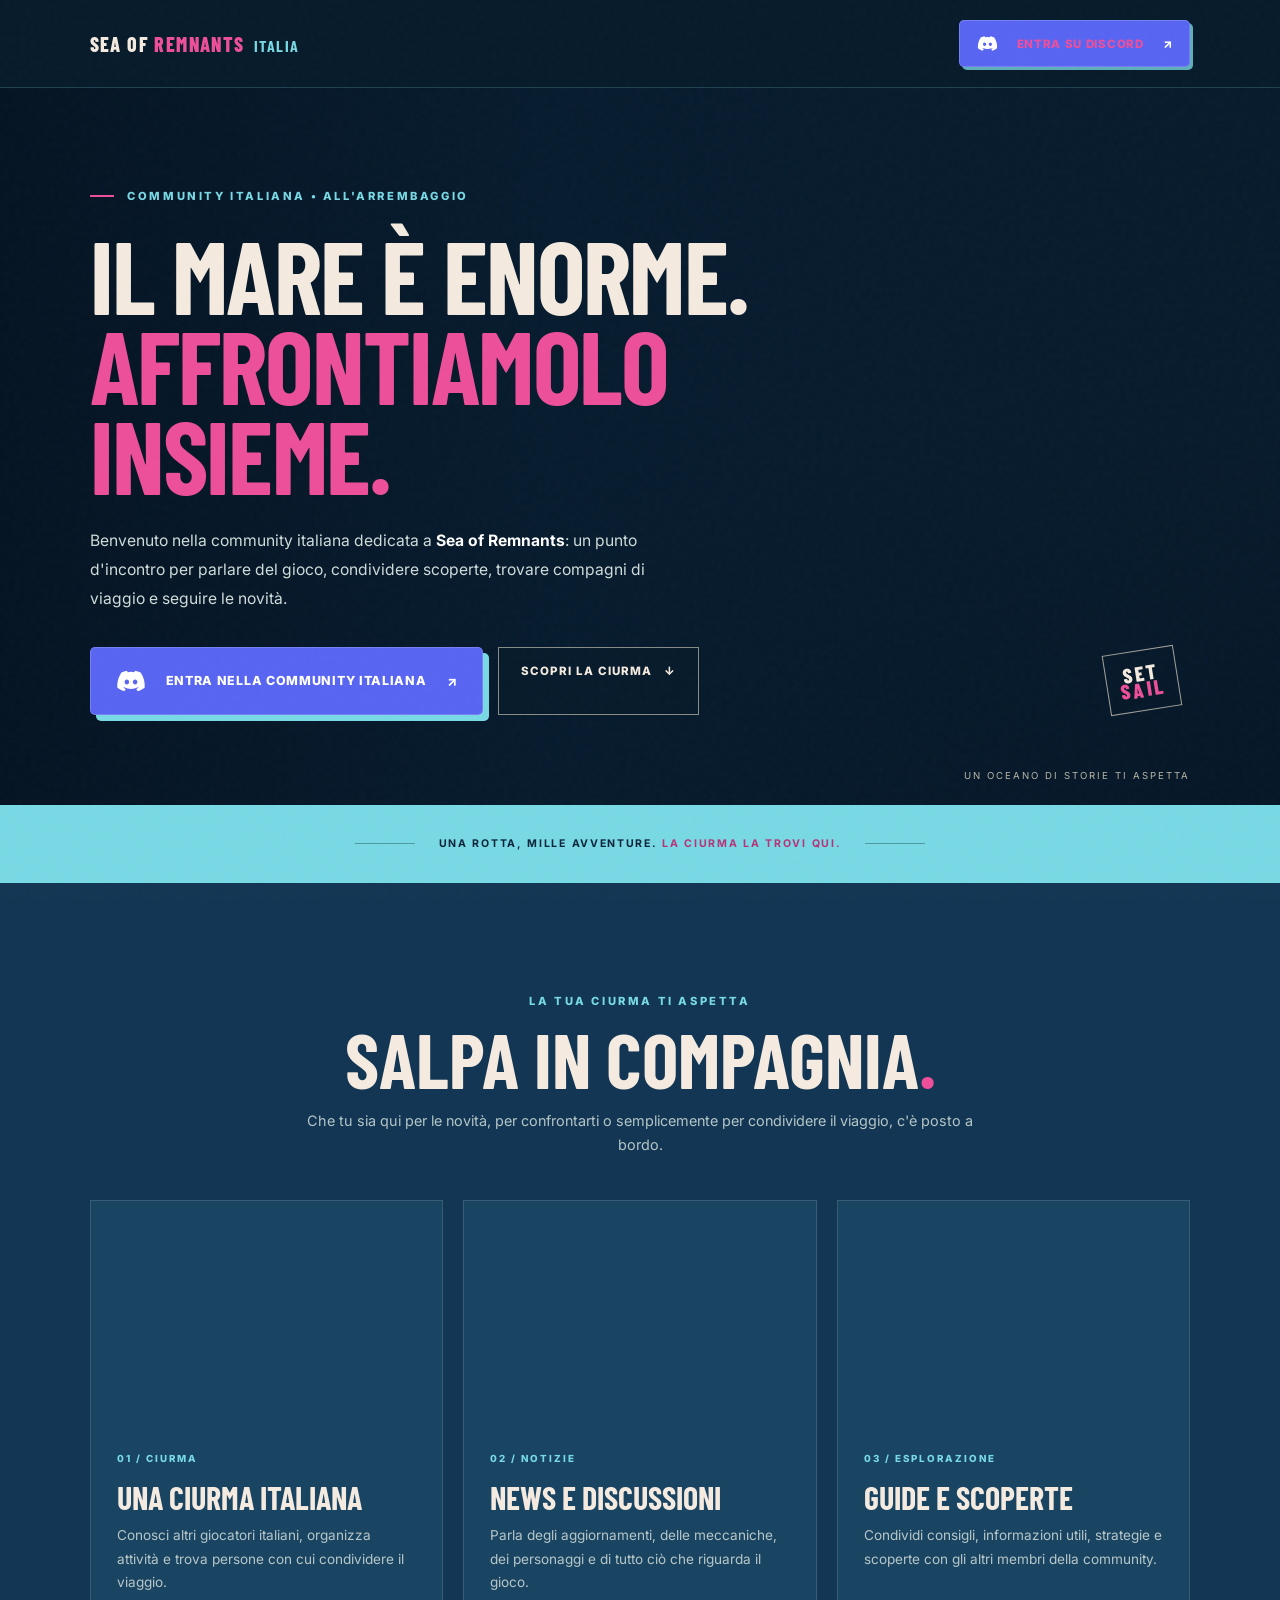
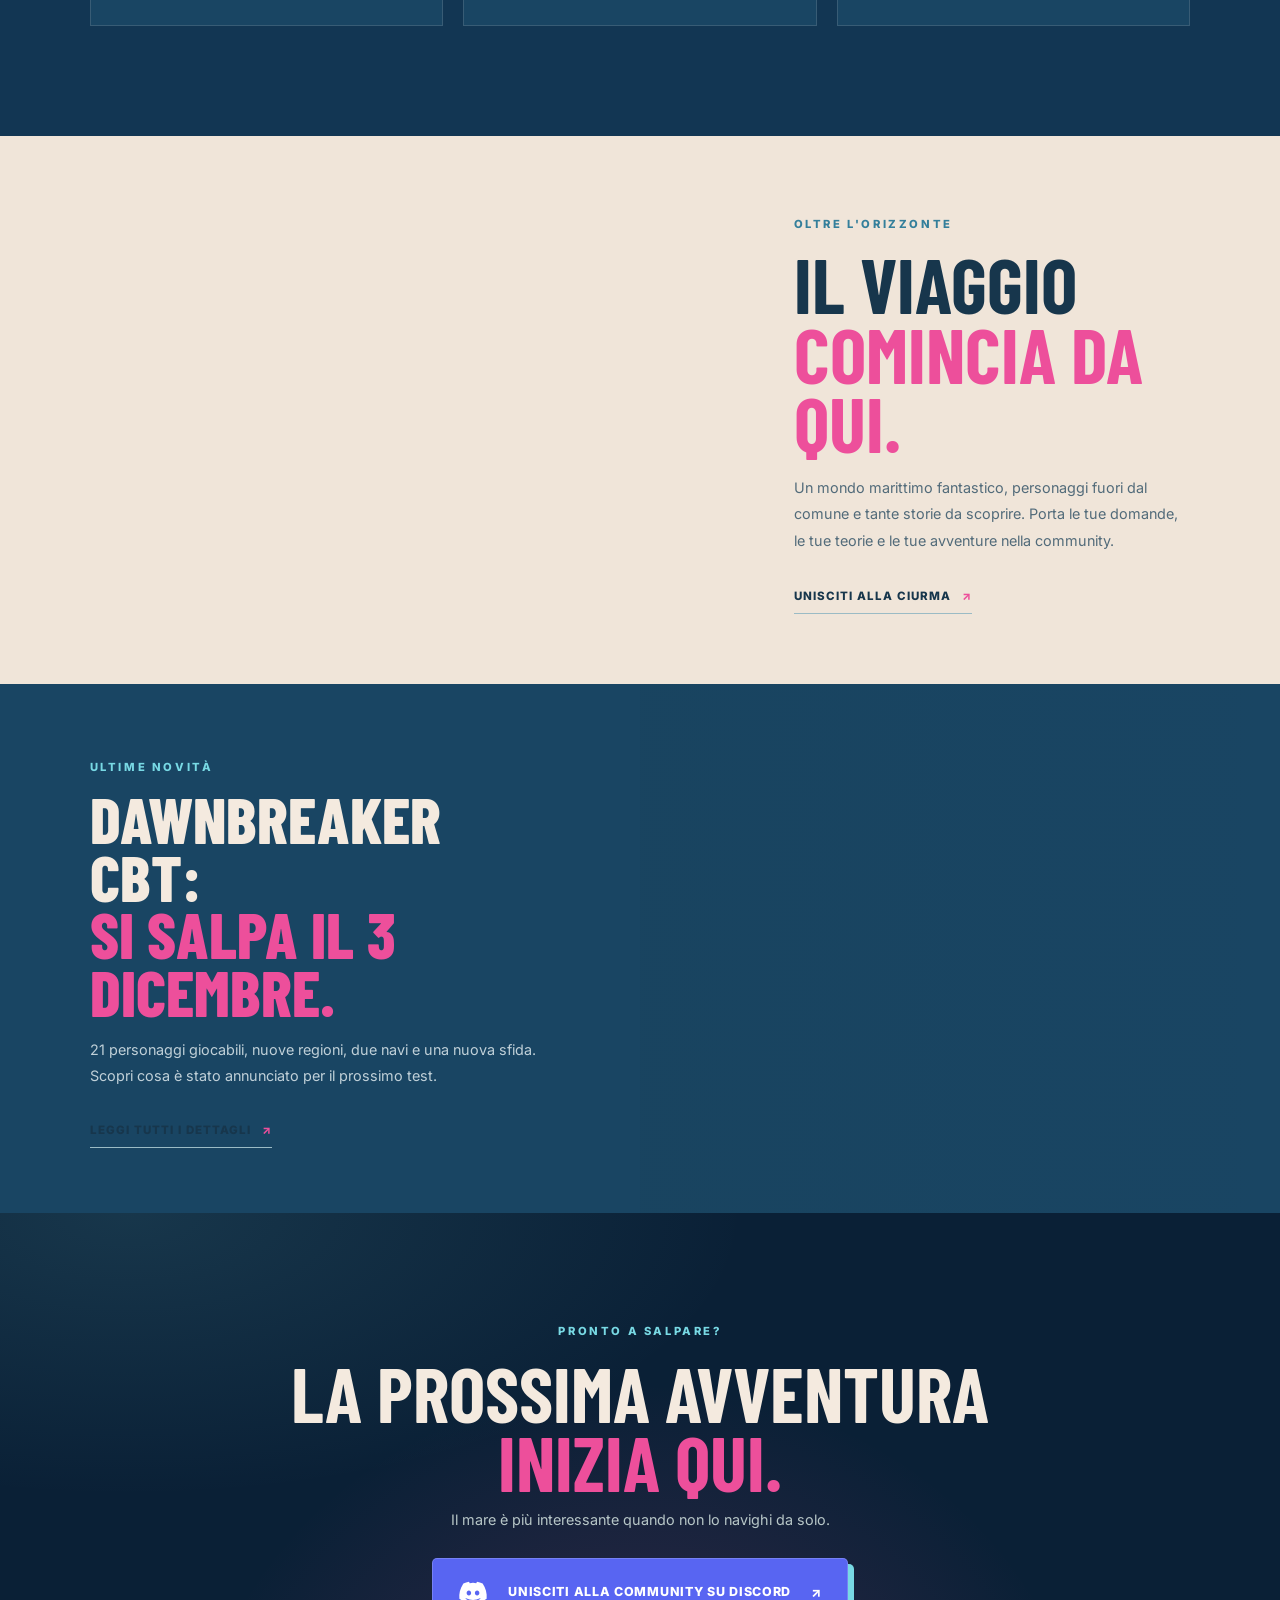
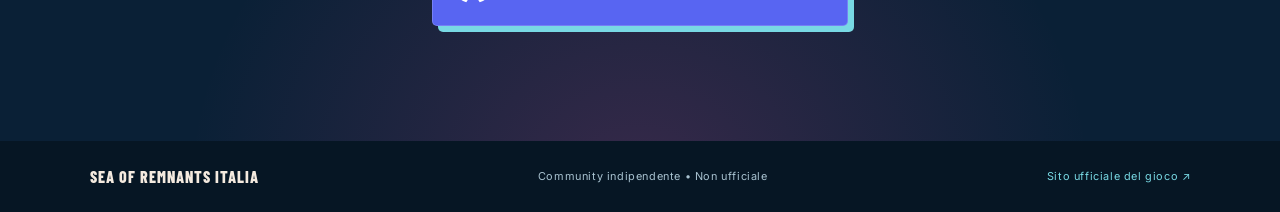
==== commit 16f8fc09: "Add files via upload" ====
--- a/index.html
+++ b/index.html
@@ -36,7 +36,9 @@
   <div class="grain" aria-hidden="true"></div>
   <header class="nav">
     <a class="brand" href="#" aria-label="Sea of Remnants Italia home">SEA OF <span>REMNANTS</span> <b>ITALIA</b></a>
-    <a class="nav-link" href="https://discord.gg/hdBem6NqZt" target="_blank" rel="noopener noreferrer">Entra su Discord <span>↗</span></a>
+    <a class="nav-link discord-button discord-nav" href="https://discord.gg/hdBem6NqZt" target="_blank" rel="noopener noreferrer"><svg class="discord-icon" viewBox="0 0 24 24" aria-hidden="true" focusable="false">
+<path fill="currentColor" d="M19.7 5.1A18.4 18.4 0 0 0 15.2 3.7l-.6 1.2a16.8 16.8 0 0 0-5.2 0l-.6-1.2a18.4 18.4 0 0 0-4.5 1.4C1.5 9.3.7 13.4 1.1 17.4a18.5 18.5 0 0 0 5.5 2.8l1.2-1.9-1.9-.9.5-.4a13.2 13.2 0 0 0 11.2 0l.5.4-1.9.9 1.2 1.9a18.5 18.5 0 0 0 5.5-2.8c.5-4.6-.8-8.7-3.2-12.3ZM8.7 14.8c-1 0-1.8-.9-1.8-2s.8-2 1.8-2 1.8.9 1.8 2-.8 2-1.8 2Zm6.6 0c-1 0-1.8-.9-1.8-2s.8-2 1.8-2 1.8.9 1.8 2-.8 2-1.8 2Z"/>
+</svg><span>ENTRA SU DISCORD</span><span class="discord-arrow">↗</span></a>
   </header>
 
   <main>
@@ -52,7 +54,9 @@
           di viaggio e seguire le novità.
         </p>
         <div class="actions">
-          <a class="button primary" href="https://discord.gg/hdBem6NqZt" target="_blank" rel="noopener noreferrer">ENTRA NELLA COMMUNITY <span>↗</span></a>
+          <a class="button discord-button discord-hero" href="https://discord.gg/hdBem6NqZt" target="_blank" rel="noopener noreferrer"><svg class="discord-icon" viewBox="0 0 24 24" aria-hidden="true" focusable="false">
+<path fill="currentColor" d="M19.7 5.1A18.4 18.4 0 0 0 15.2 3.7l-.6 1.2a16.8 16.8 0 0 0-5.2 0l-.6-1.2a18.4 18.4 0 0 0-4.5 1.4C1.5 9.3.7 13.4 1.1 17.4a18.5 18.5 0 0 0 5.5 2.8l1.2-1.9-1.9-.9.5-.4a13.2 13.2 0 0 0 11.2 0l.5.4-1.9.9 1.2 1.9a18.5 18.5 0 0 0 5.5-2.8c.5-4.6-.8-8.7-3.2-12.3ZM8.7 14.8c-1 0-1.8-.9-1.8-2s.8-2 1.8-2 1.8.9 1.8 2-.8 2-1.8 2Zm6.6 0c-1 0-1.8-.9-1.8-2s.8-2 1.8-2 1.8.9 1.8 2-.8 2-1.8 2Z"/>
+</svg><span>ENTRA NELLA COMMUNITY ITALIANA</span><span class="discord-arrow">↗</span></a>
           <a class="button secondary" href="#community">SCOPRI LA CIURMA <span>↓</span></a>
         </div>
       </div>
@@ -125,7 +129,9 @@
       <p class="eyebrow">PRONTO A SALPARE?</p>
       <h2>La prossima avventura<br><em>inizia qui.</em></h2>
       <p>Il mare è più interessante quando non lo navighi da solo.</p>
-      <a class="button primary" href="https://discord.gg/hdBem6NqZt" target="_blank" rel="noopener noreferrer">UNISCITI SU DISCORD <span>↗</span></a>
+      <a class="button discord-button discord-bottom" href="https://discord.gg/hdBem6NqZt" target="_blank" rel="noopener noreferrer"><svg class="discord-icon" viewBox="0 0 24 24" aria-hidden="true" focusable="false">
+<path fill="currentColor" d="M19.7 5.1A18.4 18.4 0 0 0 15.2 3.7l-.6 1.2a16.8 16.8 0 0 0-5.2 0l-.6-1.2a18.4 18.4 0 0 0-4.5 1.4C1.5 9.3.7 13.4 1.1 17.4a18.5 18.5 0 0 0 5.5 2.8l1.2-1.9-1.9-.9.5-.4a13.2 13.2 0 0 0 11.2 0l.5.4-1.9.9 1.2 1.9a18.5 18.5 0 0 0 5.5-2.8c.5-4.6-.8-8.7-3.2-12.3ZM8.7 14.8c-1 0-1.8-.9-1.8-2s.8-2 1.8-2 1.8.9 1.8 2-.8 2-1.8 2Zm6.6 0c-1 0-1.8-.9-1.8-2s.8-2 1.8-2 1.8.9 1.8 2-.8 2-1.8 2Z"/>
+</svg><span>UNISCITI ALLA COMMUNITY SU DISCORD</span><span class="discord-arrow">↗</span></a>
     </section>
   </main>
 
--- a/style.css
+++ b/style.css
@@ -1,14 +1,14 @@
 @import url('https://fonts.googleapis.com/css2?family=Barlow+Condensed:wght@500;600;700;800&family=Inter:wght@400;500;600;700;800&display=swap');
 
 :root {
-  --sea: #102d46;
-  --sea-deep: #071827;
-  --sea-mid: #1c4662;
-  --teal: #75d4dc;
+  --sea: #123653;
+  --sea-deep: #081b2c;
+  --sea-mid: #1d4b6a;
+  --teal: #78d9e4;
   --coral: #ed4f9b;
-  --sand: #f2e8dc;
-  --ink: #142f43;
-  --muted: #a8c0ce;
+  --sand: #f4eadf;
+  --ink: #17364c;
+  --muted: #a9c3d1;
 }
 * { box-sizing: border-box; }
 html { scroll-behavior: smooth; }
@@ -22,7 +22,7 @@
 }
 .nav {
   min-height: 82px; padding: 20px 7vw; display: flex; align-items: center; justify-content: space-between;
-  position: relative; z-index: 3; background: #0b2238; border-bottom: 1px solid rgba(243,233,210,.13);
+  position: relative; z-index: 3; background: #0d2941; border-bottom: 1px solid rgba(243,233,210,.13);
 }
 .brand { color: var(--sand); text-decoration: none; font: 800 1.25rem 'Barlow Condensed', sans-serif; letter-spacing: 1.4px; }
 .brand span { color: var(--coral); }
@@ -45,22 +45,22 @@
 .button:hover { transform: translateY(-3px); }
 .button span { margin-left: 8px; }
 .primary { color: #102b37; background: var(--coral); box-shadow: 5px 5px 0 var(--teal); }
-.primary:hover { background: #f36bb0; }
+.primary:hover { background: #f36db0; }
 .secondary { color: var(--sand); border: 1px solid rgba(243,233,210,.55); background: rgba(9,29,42,.3); }
 .hero-stamp { position: absolute; z-index: 1; right: 8%; bottom: 13%; color: var(--sand); font: 800 1.3rem 'Barlow Condensed'; line-height: .75; letter-spacing: 3px; border: 1px solid rgba(243,233,210,.65); padding: 14px 12px; transform: rotate(-9deg); text-align: center; }
 .hero-stamp i { color: var(--coral); font-style: normal; }
 .hero-caption { position: absolute; bottom: 24px; right: 7vw; z-index: 1; font-size: .6rem; letter-spacing: 2px; color: rgba(243,233,210,.75); }
 .intro-strip { display: flex; gap: 24px; align-items: center; justify-content: center; padding: 22px 7vw; background: var(--teal); color: var(--sea-deep); }
 .intro-strip p { font-size: .66rem; letter-spacing: 1.7px; font-weight: 700; text-align: center; }
-.intro-strip b { color: #b52f73; }
+.intro-strip b { color: #b83278; }
 .intro-strip .line { height: 1px; width: 60px; background: rgba(9,29,42,.35); }
-.community-section { padding: 100px 7vw 110px; background: #102d46; }
+.community-section { padding: 100px 7vw 110px; background: #123653; }
 .section-heading { max-width: 680px; margin: 0 auto 42px; text-align: center; }
 .section-heading h2, .world-copy h2, .join h2 { font-size: clamp(3.1rem, 6vw, 5.5rem); line-height: .9; margin: 16px 0; }
 .section-heading h2 span { color: var(--coral); }
 .section-heading > p:last-child { color: #b4c5c6; line-height: 1.7; font-size: .9rem; }
 .cards { display: grid; grid-template-columns: repeat(3, 1fr); gap: 20px; max-width: 1250px; margin: auto; }
-.card { background: #173d59; border: 1px solid rgba(243,233,210,.13); overflow: hidden; }
+.card { background: #194563; border: 1px solid rgba(243,233,210,.13); overflow: hidden; }
 .card-photo { height: 220px; background-size: cover; background-position: center; transition: transform .45s; }
 .card:hover .card-photo { transform: scale(1.04); }
 .photo-crew { background-image: url('https://media.pocketgamer.com/artwork/na-37504-1770638310/sea-of-remnants-rs-keyvis.jpg'); background-position: center 32%; }
@@ -70,17 +70,17 @@
 .card-number { color: var(--teal); font-size: .61rem; letter-spacing: 2px; font-weight: 800; }
 .card h3 { font-size: 2rem; margin: 12px 0 8px; }
 .card p { color: #b7c6c7; font-size: .85rem; line-height: 1.75; margin: 0; }
-.world-feature { display: grid; grid-template-columns: 1.1fr .9fr; min-height: 480px; background: #f0e4d6; color: var(--ink); }
+.world-feature { display: grid; grid-template-columns: 1.1fr .9fr; min-height: 480px; background: #f0e5d9; color: var(--ink); }
 .world-image { min-height: 420px; background: url('https://pbs.twimg.com/media/HAh0WztacAAkSim.jpg') center 30%/cover no-repeat; }
 .world-copy { padding: 70px clamp(35px, 7vw, 110px); align-self: center; }
 .world-copy .eyebrow { color: #347f9b; }
 .world-copy h2 { margin: 18px 0; }
 .world-copy p:not(.eyebrow) { color: #52656a; line-height: 1.85; font-size: .9rem; max-width: 470px; }
 .text-link { display: inline-block; margin-top: 20px; color: var(--ink); text-decoration: none; font-size: .72rem; font-weight: 800; letter-spacing: 1px; border-bottom: 1px solid #a4b9b2; padding-bottom: 10px; }
-.join { text-align: center; padding: 100px 20px 115px; background: radial-gradient(ellipse at 50% 110%, rgba(117,212,220,.18), transparent 55%), #081d32; }
+.join { text-align: center; padding: 100px 20px 115px; background: radial-gradient(ellipse at 50% 110%, rgba(120,217,228,.16), transparent 55%), #0a2036; }
 .join h2 { margin: 20px 0 14px; }
 .join > p:not(.eyebrow) { color: #b7c6c7; font-size: .9rem; margin-bottom: 30px; }
-footer { display: flex; justify-content: space-between; align-items: center; flex-wrap: wrap; gap: 18px; padding: 26px 7vw; background: #061522; color: #91a8ad; font-size: .68rem; letter-spacing: .6px; }
+footer { display: flex; justify-content: space-between; align-items: center; flex-wrap: wrap; gap: 18px; padding: 26px 7vw; background: #061624; color: #91a8ad; font-size: .68rem; letter-spacing: .6px; }
 .footer-brand { color: var(--sand); font: 800 1rem 'Barlow Condensed'; letter-spacing: 1px; }
 footer a { color: var(--teal); text-decoration: none; }
 @media (max-width: 850px) {
@@ -116,13 +116,13 @@
 
 
 /* News feature and article page */
-.news-feature { display: grid; grid-template-columns: 1fr 1fr; min-height: 390px; background: #173d59; }
+.news-feature { display: grid; grid-template-columns: 1fr 1fr; min-height: 390px; background: #194563; }
 .news-feature-copy { align-self: center; padding: 65px clamp(30px, 7vw, 100px); }
 .news-feature-copy h2 { font: 800 clamp(2.8rem, 5vw, 4.5rem)/.9 'Barlow Condensed', sans-serif; text-transform: uppercase; margin: 16px 0; }
 .news-feature-copy h2 em { color: var(--coral); font-style: normal; }
 .news-feature-copy p:not(.eyebrow) { color: #b7c6c7; line-height: 1.8; font-size: .9rem; }
 .news-feature-art { min-height: 340px; background: linear-gradient(90deg, rgba(23,59,74,.12), transparent), url('https://r.res.easebar.com/pic/20250605/7c0965be-002a-47c1-b5df-6159ce405566.jpg') center/cover no-repeat; }
-.article-page { background: #102d46; }
+.article-page { background: #123653; }
 .article-hero { padding: 95px 7vw 75px; background: linear-gradient(90deg, rgba(7,25,36,.95), rgba(7,25,36,.62)), url('https://r.res.easebar.com/pic/20250605/7c0965be-002a-47c1-b5df-6159ce405566.jpg') center/cover; }
 .article-hero h1 { max-width: 950px; }
 .article-lead { max-width: 760px; color: #d0dcda; line-height: 1.8; font-size: 1.05rem; }
@@ -133,13 +133,13 @@
 .article-content h2 { font-size: 2.4rem; color: var(--sand); line-height: 1; margin: 48px 0 15px; }
 .article-intro { font-size: 1.08rem; }
 .fact-grid { display: grid; grid-template-columns: repeat(3, 1fr); gap: 12px; margin: 35px 0 18px; }
-.fact-grid div { padding: 20px; background: #173d59; border: 1px solid rgba(243,233,210,.13); }
+.fact-grid div { padding: 20px; background: #194563; border: 1px solid rgba(243,233,210,.13); }
 .fact-grid span { display: block; color: var(--teal); font-size: .61rem; letter-spacing: 1px; font-weight: 800; margin-bottom: 8px; }
 .fact-grid strong { font: 700 1.25rem 'Barlow Condensed', sans-serif; }
 .article-note { color: #9fb6ba; font-size: .82rem; }
 .article-content ul { padding-left: 22px; }
 .article-content li { margin: 8px 0; }
-.official-box { margin: 50px 0; padding: 30px; background: #f0e4d6; color: #18313b; }
+.official-box { margin: 50px 0; padding: 30px; background: #f0e5d9; color: #18313b; }
 .official-box .eyebrow { color: #347f9b; }
 .official-box h3 { font-size: 2rem; margin: 12px 0; }
 .official-box p:not(.eyebrow) { color: #52656a; }
@@ -158,32 +158,108 @@
 }
 
 
-/* Official Sea of Remnants-inspired palette: deep ocean blue, rose/magenta memory currents, bright sea-glass cyan */
+/* ==========================================================
+   SEA OF REMNANTS ITALIA — OCEAN / MEMORY COLOR SYSTEM
+   Inspired by the official game's ocean blues and rose-memory
+   visual identity; original layout and content retained.
+   ========================================================== */
 :root {
-  --sea: #102d46;
-  --sea-deep: #071827;
-  --sea-mid: #1c4662;
-  --teal: #75d4dc;
+  --sea: #123653;
+  --sea-deep: #081b2c;
+  --sea-mid: #1d4b6a;
+  --teal: #78d9e4;
   --coral: #ed4f9b;
-  --sand: #f2e8dc;
-  --ink: #142f43;
-  --muted: #a8c0ce;
-}
-.intro-strip { background: #75d4dc; }
-.intro-strip b { color: #b52f73; }
-.section-heading h2 span { color: #ed4f9b; }
-.world-copy .eyebrow { color: #347f9b; }
-.news-feature { background: #173d59; }
+  --sand: #f4eadf;
+  --ink: #17364c;
+  --muted: #a9c3d1;
+}
+body { background: var(--sea-deep); }
+.nav { background: rgba(8,27,44,.97); border-bottom-color: rgba(120,217,228,.20); }
+.hero-shade {
+  background:
+    linear-gradient(90deg, rgba(5,20,35,.96) 0%, rgba(7,28,47,.83) 43%, rgba(7,28,47,.16) 100%),
+    linear-gradient(0deg, rgba(5,20,35,.72), transparent 52%);
+}
+.eyebrow { color: var(--teal); }
+h1 em, .world-copy h2 em, .join h2 em,
+.news-feature-copy h2 em { color: var(--coral); }
+.primary { background: var(--coral); color: #1a2336; box-shadow: 5px 5px 0 var(--teal); }
+.primary:hover { background: #f36db0; }
+.intro-strip { background: #78d9e4; color: #09243a; }
+.intro-strip b { color: #b83278; }
+.community-section { background: #123653; }
+.card { background: #194563; border-color: rgba(244,234,223,.14); }
+.card-number { color: #78d9e4; }
+.world-feature { background: #f0e5d9; color: #17364c; }
+.world-copy .eyebrow, .official-box .eyebrow { color: #347f9b; }
+.world-copy p:not(.eyebrow), .official-box p:not(.eyebrow) { color: #526b7a; }
+.text-link { color: #17364c; border-bottom-color: #9bbbc5; }
+.news-feature { background: #194563; }
+.news-feature-copy p:not(.eyebrow) { color: #c0d0d8; }
 .join {
   background:
-    radial-gradient(ellipse at 50% 110%, rgba(237,79,155,.18), transparent 48%),
-    radial-gradient(ellipse at 15% 0%, rgba(117,212,220,.10), transparent 42%),
-    #081d32;
-}
-
-.discord-button{display:inline-flex;align-items:center;justify-content:center;gap:12px;color:#fff;background:#5865f2;border:1px solid rgba(255,255,255,.16);box-shadow:5px 5px 0 rgba(117,212,220,.9);text-decoration:none;font-weight:800;letter-spacing:.7px;transition:transform .2s ease,background .2s ease}
-.discord-button:hover{color:#fff;background:#4752c4;transform:translateY(-3px)}
-.discord-icon{display:block;width:25px;height:25px;flex:0 0 25px}
-.discord-nav{padding:12px 17px;font-size:.72rem;border-radius:5px}
-.discord-hero,.discord-bottom{min-height:62px;padding:18px 25px;font-size:.78rem}
-@media(max-width:520px){.discord-hero,.discord-bottom{width:100%;min-height:60px;padding:16px 13px;font-size:.68rem}}
+    radial-gradient(ellipse at 50% 110%, rgba(237,79,155,.20), transparent 50%),
+    radial-gradient(ellipse at 10% 0%, rgba(120,217,228,.12), transparent 38%),
+    #0a2036;
+}
+footer { background: #061624; color: #a9c3d1; }
+footer a { color: #78d9e4; }
+.article-page { background: #123653; }
+.article-hero {
+  background:
+    linear-gradient(90deg, rgba(5,20,35,.96), rgba(7,28,47,.65)),
+    url('https://r.res.easebar.com/pic/20250605/7c0965be-002a-47c1-b5df-6159ce405566.jpg') center/cover;
+}
+.article-content { color: #d4e0e3; }
+.article-content strong, .article-content h2 { color: var(--sand); }
+.article-meta, .fact-grid span { color: #78d9e4; }
+.fact-grid div { background: #194563; border-color: rgba(244,234,223,.14); }
+.official-box { background: #f0e5d9; color: #17364c; }
+.article-disclaimer { border-top-color: rgba(244,234,223,.2); color: #a9c3d1; }
+
+/* Discord CTAs: unmistakable Discord mark and consistent placement */
+.discord-button {
+  display: inline-flex;
+  align-items: center;
+  justify-content: center;
+  gap: 12px;
+  color: #fff !important;
+  background: #5865f2;
+  border: 1px solid rgba(255,255,255,.18);
+  border-radius: 5px;
+  box-shadow: 5px 5px 0 rgba(120,217,228,.88);
+  text-decoration: none;
+  font-weight: 800;
+  letter-spacing: .7px;
+  transition: transform .2s ease, background .2s ease, box-shadow .2s ease;
+}
+.discord-button:hover {
+  background: #4752c4;
+  transform: translateY(-3px);
+  box-shadow: 5px 8px 0 rgba(120,217,228,.88);
+}
+.discord-icon { display: block; width: 26px; height: 26px; flex: 0 0 26px; }
+.discord-arrow { font-size: 1.05em; margin-left: 2px; color: #fff !important; }
+.discord-nav { padding: 12px 17px; font-size: .72rem; box-shadow: 3px 3px 0 rgba(120,217,228,.78); }
+.discord-nav .discord-icon { width: 21px; height: 21px; flex-basis: 21px; }
+.discord-hero, .discord-bottom {
+  min-height: 64px;
+  padding: 18px 25px;
+  font-size: .78rem;
+  box-shadow: 6px 6px 0 var(--teal);
+}
+.discord-hero .discord-icon, .discord-bottom .discord-icon { width: 30px; height: 30px; flex-basis: 30px; }
+@media (max-width: 520px) {
+  .nav { gap: 10px; }
+  .nav-link.discord-nav { padding: 10px 11px; gap: 7px; font-size: .59rem; }
+  .discord-nav .discord-icon { width: 19px; height: 19px; flex-basis: 19px; }
+  .discord-hero, .discord-bottom {
+    width: 100%;
+    min-height: 60px;
+    padding: 16px 12px;
+    gap: 8px;
+    font-size: .65rem;
+    justify-content: center;
+  }
+  .discord-hero .discord-icon, .discord-bottom .discord-icon { width: 25px; height: 25px; flex-basis: 25px; }
+}
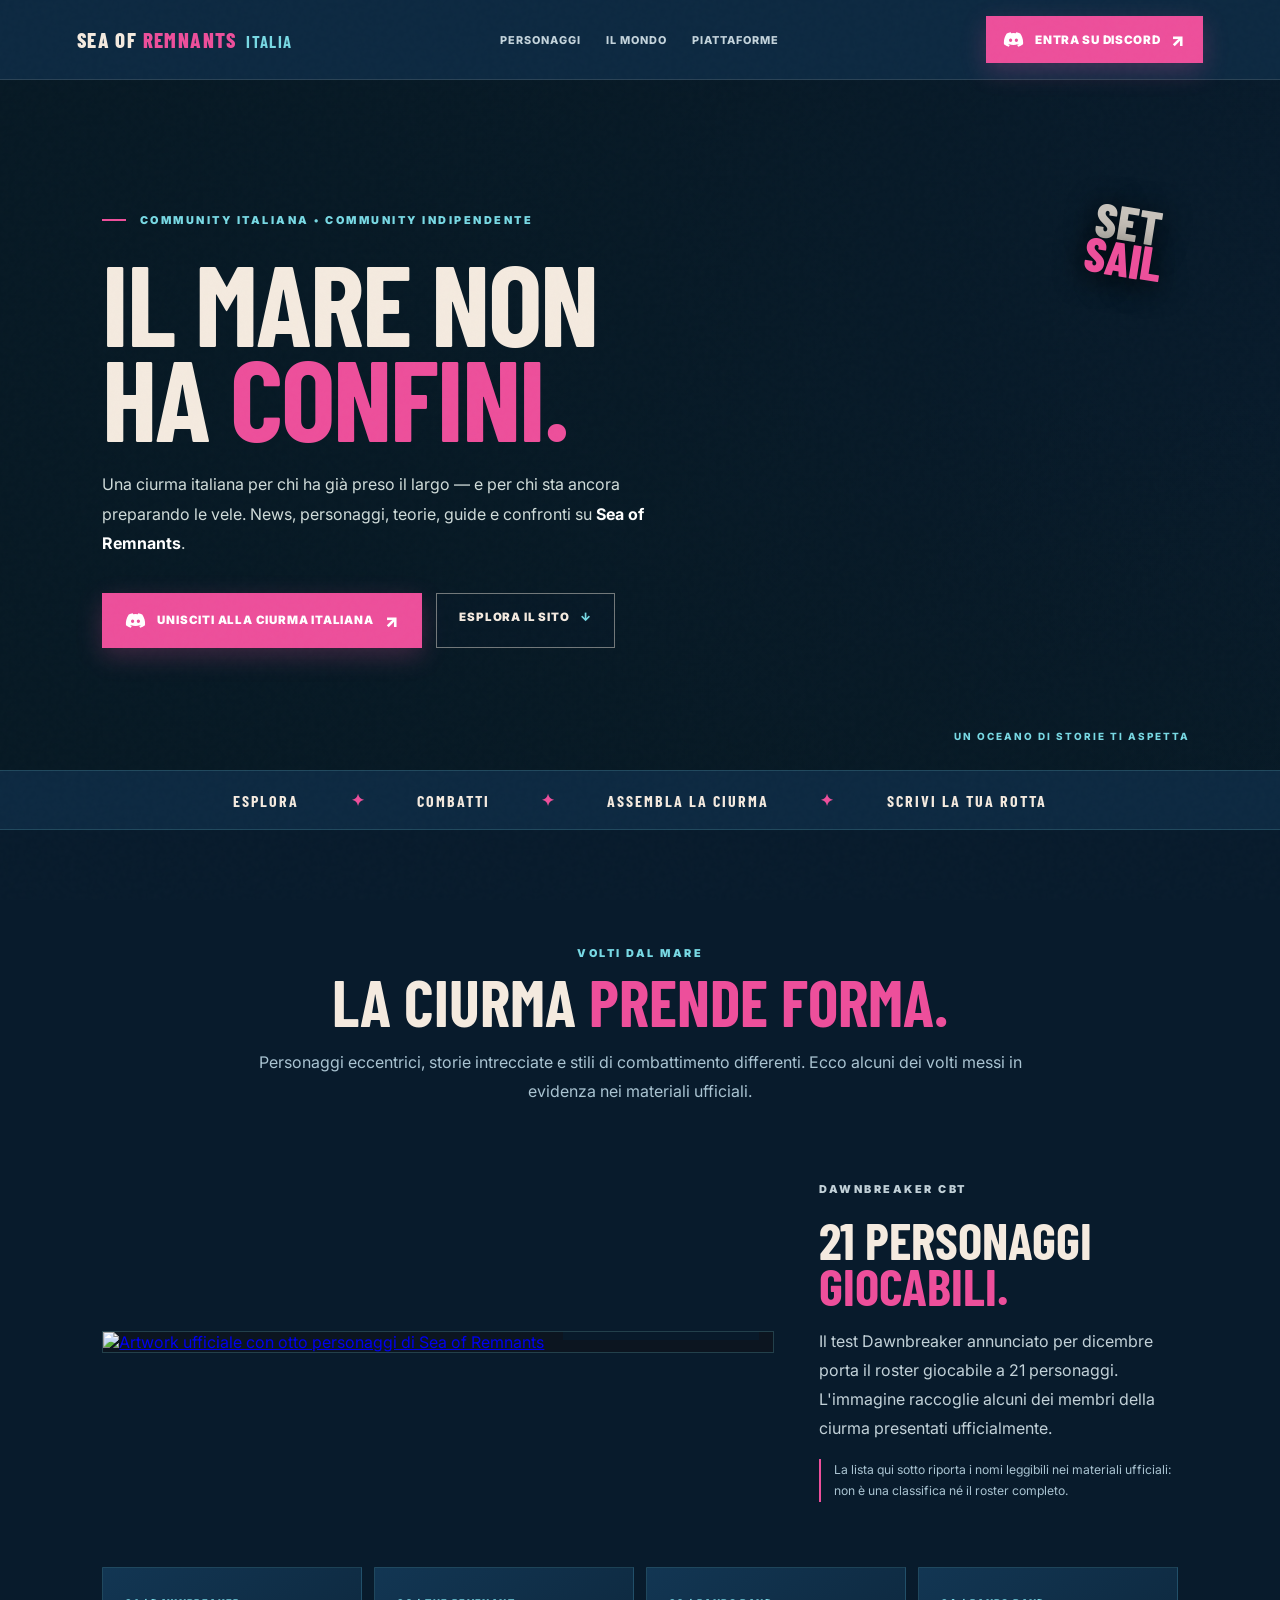
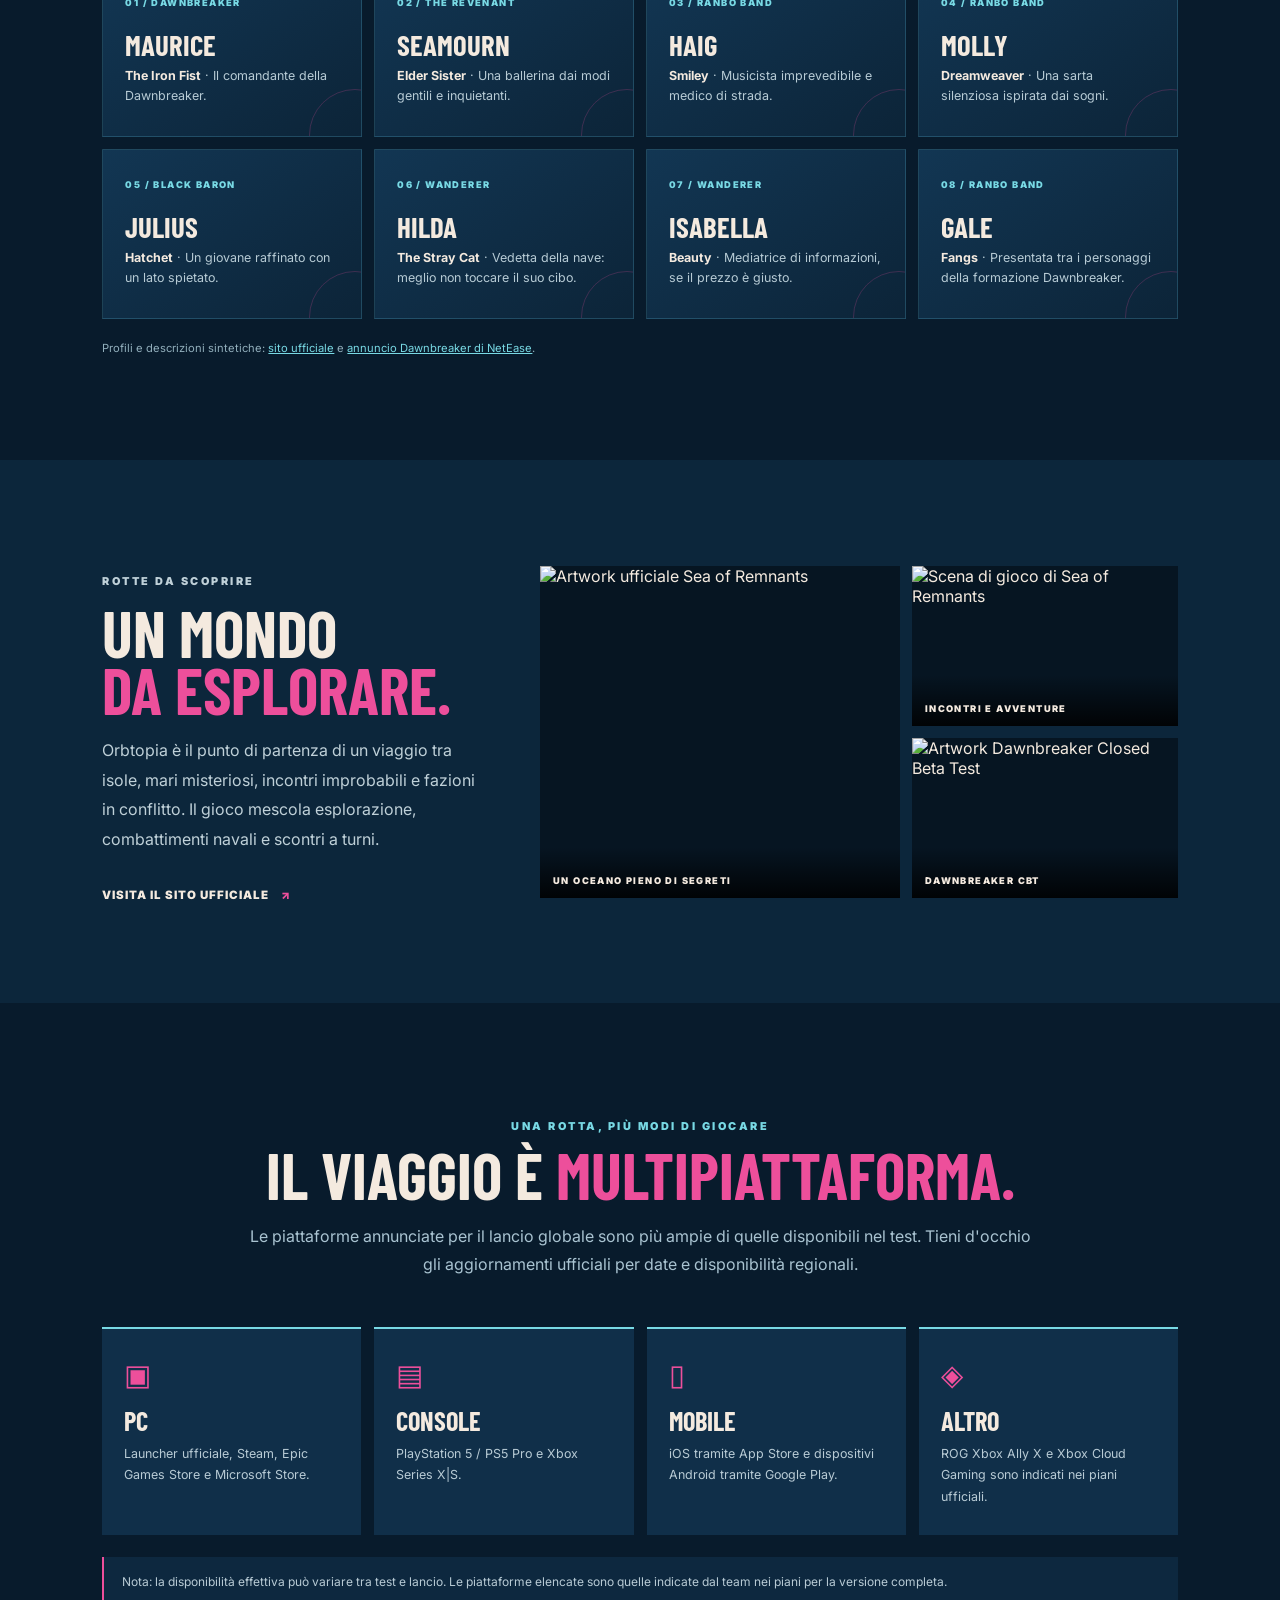
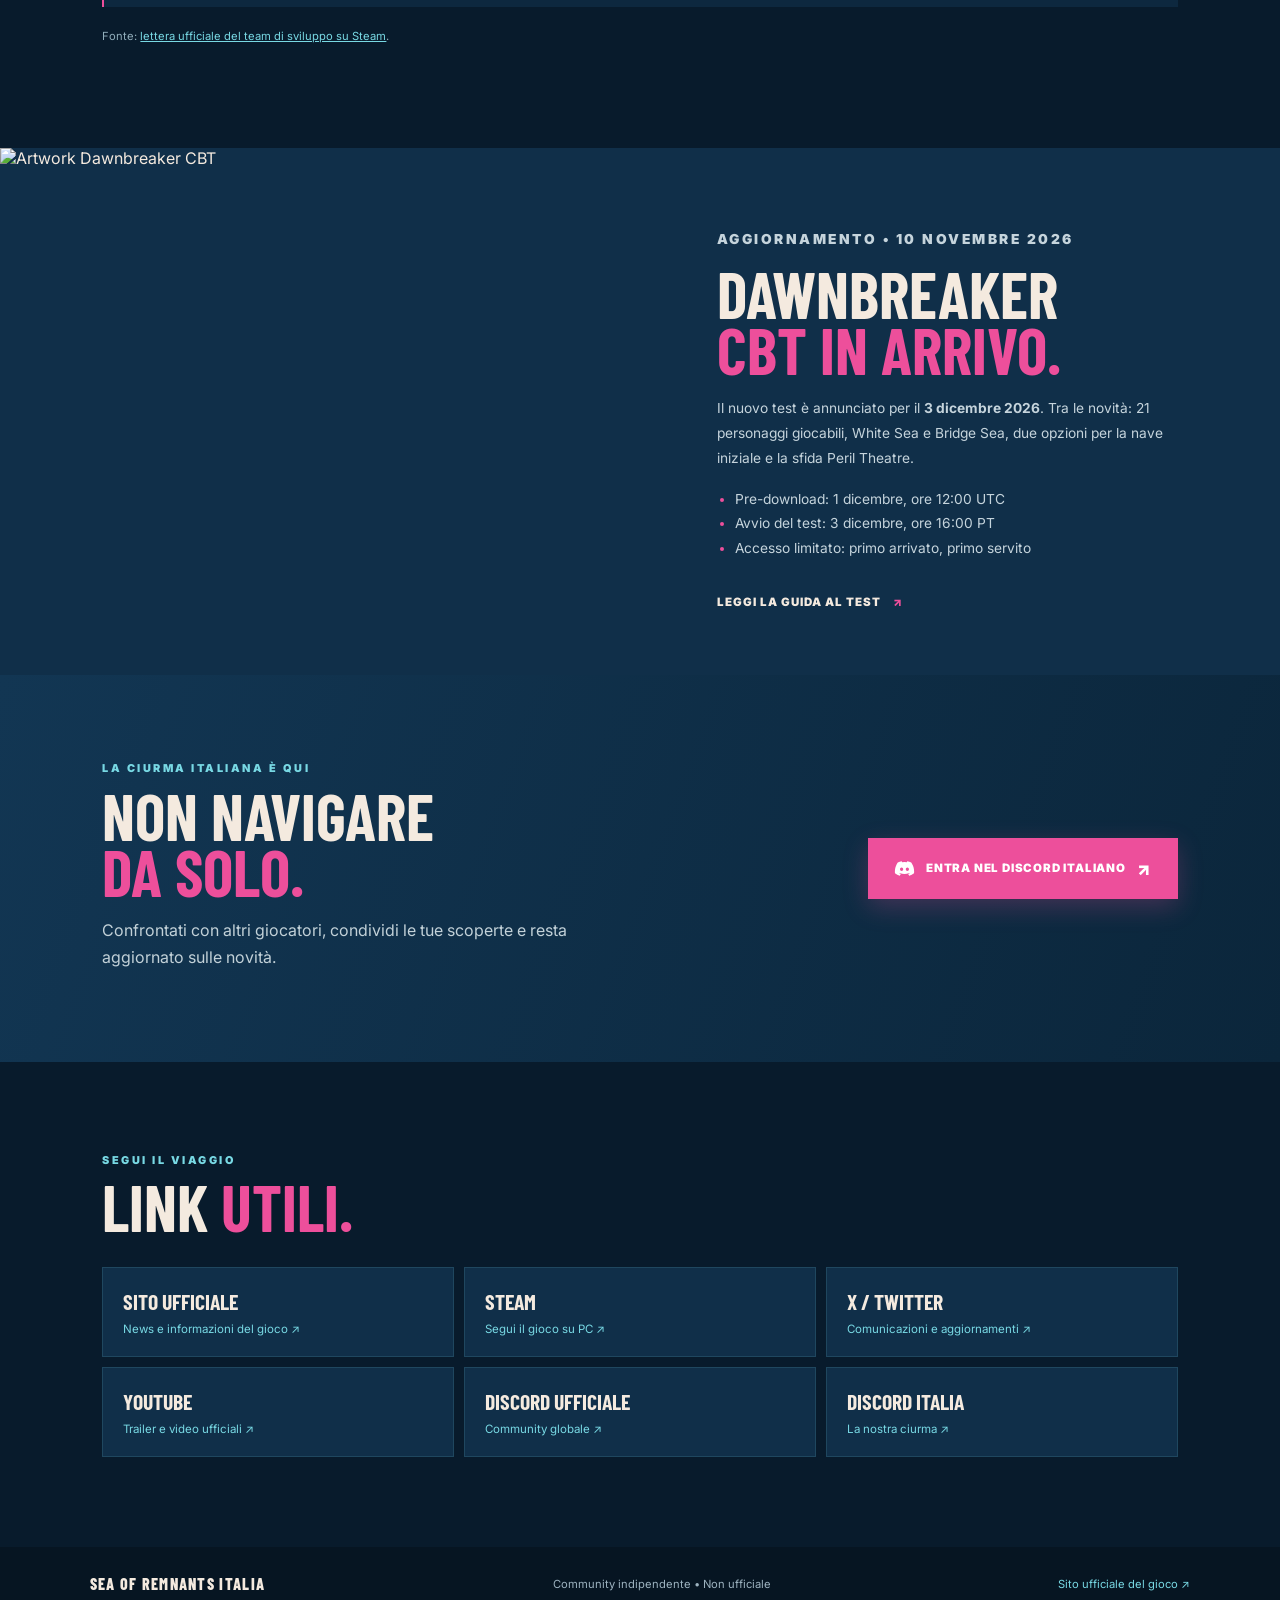
==== commit 3c40c840: "Add files via upload" ====
--- a/index.html
+++ b/index.html
@@ -2,15 +2,15 @@
 <html lang="it">
 <head>
   <meta charset="UTF-8">
-  <meta name="viewport" content="width=device-width, initial-scale=1.0">
-  <title>Sea of Remnants Italia | Community Discord Italiana</title>
-  <meta name="description" content="Entra in Sea of Remnants Italia, la community Discord italiana dedicata al mondo di Sea of Remnants. Condividi news, guide, scoperte e avventure.">
+  <meta name="viewport" content="width=device-width, initial-scale=1">
+  <title>Sea of Remnants Italia | Personaggi, novità e community</title>
+  <meta name="description" content="La community italiana indipendente di Sea of Remnants. Scopri personaggi, ambientazioni, piattaforme, novità Dawnbreaker CBT e unisciti alla ciurma su Discord.">
   <meta name="robots" content="index, follow">
   <link rel="canonical" href="https://darkalkemist97.github.io/sea-of-remnants-italia/">
-  <meta name="theme-color" content="#102c3b">
+  <meta name="theme-color" content="#081b2c">
   <meta property="og:type" content="website">
-  <meta property="og:title" content="Sea of Remnants Italia | Community Discord">
-  <meta property="og:description" content="Una ciurma italiana con cui esplorare Sea of Remnants.">
+  <meta property="og:title" content="Sea of Remnants Italia | La ciurma italiana">
+  <meta property="og:description" content="Personaggi, novità, piattaforme e community italiana dedicata a Sea of Remnants.">
   <meta property="og:url" content="https://darkalkemist97.github.io/sea-of-remnants-italia/">
   <meta property="og:image" content="https://r.res.easebar.com/pic/20250605/7c0965be-002a-47c1-b5df-6159ce405566.jpg">
   <link rel="preconnect" href="https://fonts.googleapis.com">
@@ -19,126 +19,131 @@
   <link rel="stylesheet" href="style.css">
   <script type="application/ld+json">
   {
-    "@context": "https://schema.org",
-    "@type": "WebSite",
-    "name": "Sea of Remnants Italia",
-    "url": "https://darkalkemist97.github.io/sea-of-remnants-italia/",
-    "description": "Community italiana indipendente dedicata a Sea of Remnants",
-    "publisher": {
-      "@type": "Organization",
-      "name": "Sea of Remnants Italia",
-      "sameAs": ["https://discord.gg/hdBem6NqZt"]
-    }
+    "@context":"https://schema.org",
+    "@type":"WebSite",
+    "name":"Sea of Remnants Italia",
+    "url":"https://darkalkemist97.github.io/sea-of-remnants-italia/",
+    "description":"Community italiana indipendente dedicata a Sea of Remnants.",
+    "inLanguage":"it-IT",
+    "publisher":{"@type":"Organization","name":"Sea of Remnants Italia","sameAs":["https://discord.gg/hdBem6NqZt"]}
   }
   </script>
 </head>
 <body>
-  <div class="grain" aria-hidden="true"></div>
-  <header class="nav">
-    <a class="brand" href="#" aria-label="Sea of Remnants Italia home">SEA OF <span>REMNANTS</span> <b>ITALIA</b></a>
-    <a class="nav-link discord-button discord-nav" href="https://discord.gg/hdBem6NqZt" target="_blank" rel="noopener noreferrer"><svg class="discord-icon" viewBox="0 0 24 24" aria-hidden="true" focusable="false">
-<path fill="currentColor" d="M19.7 5.1A18.4 18.4 0 0 0 15.2 3.7l-.6 1.2a16.8 16.8 0 0 0-5.2 0l-.6-1.2a18.4 18.4 0 0 0-4.5 1.4C1.5 9.3.7 13.4 1.1 17.4a18.5 18.5 0 0 0 5.5 2.8l1.2-1.9-1.9-.9.5-.4a13.2 13.2 0 0 0 11.2 0l.5.4-1.9.9 1.2 1.9a18.5 18.5 0 0 0 5.5-2.8c.5-4.6-.8-8.7-3.2-12.3ZM8.7 14.8c-1 0-1.8-.9-1.8-2s.8-2 1.8-2 1.8.9 1.8 2-.8 2-1.8 2Zm6.6 0c-1 0-1.8-.9-1.8-2s.8-2 1.8-2 1.8.9 1.8 2-.8 2-1.8 2Z"/>
-</svg><span>ENTRA SU DISCORD</span><span class="discord-arrow">↗</span></a>
-  </header>
+<div class="grain" aria-hidden="true"></div>
+<header class="nav">
+  <a class="brand" href="./" aria-label="Sea of Remnants Italia home">SEA OF <span>REMNANTS</span> <b>ITALIA</b></a>
+  <nav class="nav-menu" aria-label="Navigazione principale">
+    <a href="#personaggi">PERSONAGGI</a><a href="#mondo">IL MONDO</a><a href="#piattaforme">PIATTAFORME</a>
+  </nav>
+  <a class="nav-link discord-button discord-nav" href="https://discord.gg/hdBem6NqZt" target="_blank" rel="noopener noreferrer">
+    <svg class="discord-icon" viewBox="0 0 24 24" aria-hidden="true"><path fill="currentColor" d="M19.7 5.1A18.4 18.4 0 0 0 15.2 3.7l-.6 1.2a16.8 16.8 0 0 0-5.2 0l-.6-1.2a18.4 18.4 0 0 0-4.5 1.4C1.5 9.3.7 13.4 1.1 17.4a18.5 18.5 0 0 0 5.5 2.8l1.2-1.9-1.9-.9.5-.4a13.2 13.2 0 0 0 11.2 0l.5.4-1.9.9 1.2 1.9a18.5 18.5 0 0 0 5.5-2.8c.5-4.6-.8-8.7-3.2-12.3ZM8.7 14.8c-1 0-1.8-.9-1.8-2s.8-2 1.8-2 1.8.9 1.8 2-.8 2-1.8 2Zm6.6 0c-1 0-1.8-.9-1.8-2s.8-2 1.8-2 1.8.9 1.8 2-.8 2-1.8 2Z"/></svg>
+    <span>ENTRA SU DISCORD</span><span class="discord-arrow">↗</span>
+  </a>
+</header>
 
-  <main>
-    <section class="hero">
-      <div class="hero-image" role="img" aria-label="Porto tropicale di Orbtopia in Sea of Remnants"></div>
-      <div class="hero-shade"></div>
-      <div class="hero-content">
-        <p class="eyebrow"><span></span> COMMUNITY ITALIANA • ALL'ARREMBAGGIO</p>
-        <h1>Il mare è enorme.<br><em>Affrontiamolo insieme.</em></h1>
-        <p class="intro">
-          Benvenuto nella community italiana dedicata a <strong>Sea of Remnants</strong>:
-          un punto d'incontro per parlare del gioco, condividere scoperte, trovare compagni
-          di viaggio e seguire le novità.
-        </p>
-        <div class="actions">
-          <a class="button discord-button discord-hero" href="https://discord.gg/hdBem6NqZt" target="_blank" rel="noopener noreferrer"><svg class="discord-icon" viewBox="0 0 24 24" aria-hidden="true" focusable="false">
-<path fill="currentColor" d="M19.7 5.1A18.4 18.4 0 0 0 15.2 3.7l-.6 1.2a16.8 16.8 0 0 0-5.2 0l-.6-1.2a18.4 18.4 0 0 0-4.5 1.4C1.5 9.3.7 13.4 1.1 17.4a18.5 18.5 0 0 0 5.5 2.8l1.2-1.9-1.9-.9.5-.4a13.2 13.2 0 0 0 11.2 0l.5.4-1.9.9 1.2 1.9a18.5 18.5 0 0 0 5.5-2.8c.5-4.6-.8-8.7-3.2-12.3ZM8.7 14.8c-1 0-1.8-.9-1.8-2s.8-2 1.8-2 1.8.9 1.8 2-.8 2-1.8 2Zm6.6 0c-1 0-1.8-.9-1.8-2s.8-2 1.8-2 1.8.9 1.8 2-.8 2-1.8 2Z"/>
-</svg><span>ENTRA NELLA COMMUNITY ITALIANA</span><span class="discord-arrow">↗</span></a>
-          <a class="button secondary" href="#community">SCOPRI LA CIURMA <span>↓</span></a>
-        </div>
-      </div>
-      <div class="hero-stamp">SET<br><i>SAIL</i></div>
-      <div class="hero-caption">UN OCEANO DI STORIE TI ASPETTA</div>
-    </section>
+<main>
+<section class="hero">
+  <div class="hero-image" role="img" aria-label="Artwork ufficiale di Sea of Remnants"></div><div class="hero-shade"></div>
+  <div class="hero-content">
+    <p class="eyebrow"><span></span> COMMUNITY ITALIANA • COMMUNITY INDIPENDENTE</p>
+    <h1>IL MARE NON<br>HA <em>CONFINI.</em></h1>
+    <p class="intro">Una ciurma italiana per chi ha già preso il largo — e per chi sta ancora preparando le vele. News, personaggi, teorie, guide e confronti su <strong>Sea of Remnants</strong>.</p>
+    <div class="actions">
+      <a class="button discord-button discord-hero" href="https://discord.gg/hdBem6NqZt" target="_blank" rel="noopener noreferrer">
+        <svg class="discord-icon" viewBox="0 0 24 24" aria-hidden="true"><path fill="currentColor" d="M19.7 5.1A18.4 18.4 0 0 0 15.2 3.7l-.6 1.2a16.8 16.8 0 0 0-5.2 0l-.6-1.2a18.4 18.4 0 0 0-4.5 1.4C1.5 9.3.7 13.4 1.1 17.4a18.5 18.5 0 0 0 5.5 2.8l1.2-1.9-1.9-.9.5-.4a13.2 13.2 0 0 0 11.2 0l.5.4-1.9.9 1.2 1.9a18.5 18.5 0 0 0 5.5-2.8c.5-4.6-.8-8.7-3.2-12.3ZM8.7 14.8c-1 0-1.8-.9-1.8-2s.8-2 1.8-2 1.8.9 1.8 2-.8 2-1.8 2Zm6.6 0c-1 0-1.8-.9-1.8-2s.8-2 1.8-2 1.8.9 1.8 2-.8 2-1.8 2Z"/></svg>
+        <span>UNISCITI ALLA CIURMA ITALIANA</span><span class="discord-arrow">↗</span>
+      </a>
+      <a class="button secondary" href="#personaggi">ESPLORA IL SITO <span>↓</span></a>
+    </div>
+  </div>
+  <div class="hero-stamp">SET<br><i>SAIL</i></div><div class="hero-caption">UN OCEANO DI STORIE TI ASPETTA</div>
+</section>
 
-    <section class="intro-strip">
-      <span class="line"></span>
-      <p>UNA ROTTA, MILLE AVVENTURE. <b>LA CIURMA LA TROVI QUI.</b></p>
-      <span class="line"></span>
-    </section>
+<section class="ticker"><span>ESPLORA</span><b>✦</b><span>COMBATTI</span><b>✦</b><span>ASSEMBLA LA CIURMA</span><b>✦</b><span>SCRIVI LA TUA ROTTA</span></section>
 
-    <section id="community" class="community-section">
-      <div class="section-heading">
-        <p class="eyebrow">LA TUA CIURMA TI ASPETTA</p>
-        <h2>Salpa in compagnia<span>.</span></h2>
-        <p>Che tu sia qui per le novità, per confrontarti o semplicemente per condividere il viaggio, c'è posto a bordo.</p>
-      </div>
+<section class="section" id="personaggi">
+  <div class="section-heading">
+    <p class="eyebrow">VOLTI DAL MARE</p><h2>LA CIURMA <em>PRENDE FORMA.</em></h2>
+    <p>Personaggi eccentrici, storie intrecciate e stili di combattimento differenti. Ecco alcuni dei volti messi in evidenza nei materiali ufficiali.</p>
+  </div>
+  <div class="roster-feature">
+    <a class="roster-art" href="https://r.res.easebar.com/pic/20261110/4a625e79-ba85-48d8-8993-48f668f65908.jpeg" target="_blank" rel="noopener noreferrer">
+      <img src="https://r.res.easebar.com/pic/20261110/4a625e79-ba85-48d8-8993-48f668f65908.jpeg" alt="Artwork ufficiale con otto personaggi di Sea of Remnants" loading="lazy">
+      <span>APRI L'ARTWORK UFFICIALE ↗</span>
+    </a>
+    <div class="roster-note"><p class="eyebrow">DAWNBREAKER CBT</p><h3>21 PERSONAGGI<br><em>GIOCABILI.</em></h3><p>Il test Dawnbreaker annunciato per dicembre porta il roster giocabile a 21 personaggi. L'immagine raccoglie alcuni dei membri della ciurma presentati ufficialmente.</p><p class="small-note">La lista qui sotto riporta i nomi leggibili nei materiali ufficiali: non è una classifica né il roster completo.</p></div>
+  </div>
+  <div class="character-grid">
+    <article class="character"><span class="char-index">01 / DAWNBREAKER</span><h3>Maurice</h3><p><b>The Iron Fist</b> · Il comandante della Dawnbreaker.</p></article>
+    <article class="character"><span class="char-index">02 / THE REVENANT</span><h3>Seamourn</h3><p><b>Elder Sister</b> · Una ballerina dai modi gentili e inquietanti.</p></article>
+    <article class="character"><span class="char-index">03 / RANBO BAND</span><h3>Haig</h3><p><b>Smiley</b> · Musicista imprevedibile e medico di strada.</p></article>
+    <article class="character"><span class="char-index">04 / RANBO BAND</span><h3>Molly</h3><p><b>Dreamweaver</b> · Una sarta silenziosa ispirata dai sogni.</p></article>
+    <article class="character"><span class="char-index">05 / BLACK BARON</span><h3>Julius</h3><p><b>Hatchet</b> · Un giovane raffinato con un lato spietato.</p></article>
+    <article class="character"><span class="char-index">06 / WANDERER</span><h3>Hilda</h3><p><b>The Stray Cat</b> · Vedetta della nave: meglio non toccare il suo cibo.</p></article>
+    <article class="character"><span class="char-index">07 / WANDERER</span><h3>Isabella</h3><p><b>Beauty</b> · Mediatrice di informazioni, se il prezzo è giusto.</p></article>
+    <article class="character"><span class="char-index">08 / RANBO BAND</span><h3>Gale</h3><p><b>Fangs</b> · Presentata tra i personaggi della formazione Dawnbreaker.</p></article>
+  </div>
+  <p class="source-line">Profili e descrizioni sintetiche: <a href="https://www.seaofremnants.com/" target="_blank" rel="noopener noreferrer">sito ufficiale</a> e <a href="https://www.neteasegames.com/news/SeaOfRemnants/20261110/43513_1319180.html" target="_blank" rel="noopener noreferrer">annuncio Dawnbreaker di NetEase</a>.</p>
+</section>
 
-      <div class="cards">
-        <article class="card card-image">
-          <div class="card-photo photo-crew" role="img" aria-label="Personaggi di Sea of Remnants"></div>
-          <div class="card-body">
-            <span class="card-number">01 / CIURMA</span>
-            <h3>Una ciurma italiana</h3>
-            <p>Conosci altri giocatori italiani, organizza attività e trova persone con cui condividere il viaggio.</p>
-          </div>
-        </article>
-        <article class="card card-image">
-          <div class="card-photo photo-port" role="img" aria-label="Strade e porto di Orbtopia"></div>
-          <div class="card-body">
-            <span class="card-number">02 / NOTIZIE</span>
-            <h3>News e discussioni</h3>
-            <p>Parla degli aggiornamenti, delle meccaniche, dei personaggi e di tutto ciò che riguarda il gioco.</p>
-          </div>
-        </article>
-        <article class="card card-image">
-          <div class="card-photo photo-world" role="img" aria-label="Esplorazione del mondo di Sea of Remnants"></div>
-          <div class="card-body">
-            <span class="card-number">03 / ESPLORAZIONE</span>
-            <h3>Guide e scoperte</h3>
-            <p>Condividi consigli, informazioni utili, strategie e scoperte con gli altri membri della community.</p>
-          </div>
-        </article>
-      </div>
-    </section>
+<section class="world-section" id="mondo">
+  <div class="world-copy">
+    <p class="eyebrow">ROTTE DA SCOPRIRE</p><h2>UN MONDO<br><em>DA ESPLORARE.</em></h2>
+    <p>Orbtopia è il punto di partenza di un viaggio tra isole, mari misteriosi, incontri improbabili e fazioni in conflitto. Il gioco mescola esplorazione, combattimenti navali e scontri a turni.</p>
+    <a class="text-link" href="https://www.seaofremnants.com/" target="_blank" rel="noopener noreferrer">VISITA IL SITO UFFICIALE <span>↗</span></a>
+  </div>
+  <div class="world-gallery">
+    <figure class="gallery-large"><img src="https://r.res.easebar.com/pic/20250605/7c0965be-002a-47c1-b5df-6159ce405566.jpg" alt="Artwork ufficiale Sea of Remnants" loading="lazy"><figcaption>UN OCEANO PIENO DI SEGRETI</figcaption></figure>
+    <figure><img src="https://r.res.easebar.com/pic/20261110/6ed6688b-a2d4-4a72-a296-22de8cc49c86.png" alt="Scena di gioco di Sea of Remnants" loading="lazy"><figcaption>INCONTRI E AVVENTURE</figcaption></figure>
+    <figure><img src="https://r.res.easebar.com/pic/20261110/9e8b519e-2538-46a8-bdb6-154d8af6e3e6.jpg" alt="Artwork Dawnbreaker Closed Beta Test" loading="lazy"><figcaption>DAWNBREAKER CBT</figcaption></figure>
+  </div>
+</section>
 
-    <section class="world-feature">
-      <div class="world-image" role="img" aria-label="R.S., avventuriera di Sea of Remnants"></div>
-      <div class="world-copy">
-        <p class="eyebrow">OLTRE L'ORIZZONTE</p>
-        <h2>Il viaggio<br><em>comincia da qui.</em></h2>
-        <p>Un mondo marittimo fantastico, personaggi fuori dal comune e tante storie da scoprire. Porta le tue domande, le tue teorie e le tue avventure nella community.</p>
-        <a class="text-link" href="https://discord.gg/hdBem6NqZt" target="_blank" rel="noopener noreferrer">UNISCITI ALLA CIURMA <span>↗</span></a>
-      </div>
-    </section>
+<section class="platform-section" id="piattaforme">
+  <div class="section-heading">
+    <p class="eyebrow">UNA ROTTA, PIÙ MODI DI GIOCARE</p><h2>IL VIAGGIO È <em>MULTIPIATTAFORMA.</em></h2>
+    <p>Le piattaforme annunciate per il lancio globale sono più ampie di quelle disponibili nel test. Tieni d'occhio gli aggiornamenti ufficiali per date e disponibilità regionali.</p>
+  </div>
+  <div class="platform-grid">
+    <article><span class="platform-icon">▣</span><h3>PC</h3><p>Launcher ufficiale, Steam, Epic Games Store e Microsoft Store.</p></article>
+    <article><span class="platform-icon">▤</span><h3>CONSOLE</h3><p>PlayStation 5 / PS5 Pro e Xbox Series X|S.</p></article>
+    <article><span class="platform-icon">▯</span><h3>MOBILE</h3><p>iOS tramite App Store e dispositivi Android tramite Google Play.</p></article>
+    <article><span class="platform-icon">◈</span><h3>ALTRO</h3><p>ROG Xbox Ally X e Xbox Cloud Gaming sono indicati nei piani ufficiali.</p></article>
+  </div>
+  <div class="platform-footnote">Nota: la disponibilità effettiva può variare tra test e lancio. Le piattaforme elencate sono quelle indicate dal team nei piani per la versione completa.</div>
+  <p class="source-line">Fonte: <a href="https://steamcommunity.com/app/3633680/announcements/" target="_blank" rel="noopener noreferrer">lettera ufficiale del team di sviluppo su Steam</a>.</p>
+</section>
 
-    <section class="news-feature">
-      <div class="news-feature-copy">
-        <p class="eyebrow">ULTIME NOVITÀ</p>
-        <h2>Dawnbreaker CBT:<br><em>si salpa il 3 dicembre.</em></h2>
-        <p>21 personaggi giocabili, nuove regioni, due navi e una nuova sfida. Scopri cosa è stato annunciato per il prossimo test.</p>
-        <a class="text-link" href="dawnbreaker-cbt.html">LEGGI TUTTI I DETTAGLI <span>↗</span></a>
-      </div>
-      <div class="news-feature-art" role="img" aria-label="Artwork promozionale di Sea of Remnants"></div>
-    </section>
+<section class="update-section">
+  <div class="update-art"><img src="https://r.res.easebar.com/pic/20261110/9e8b519e-2538-46a8-bdb6-154d8af6e3e6.jpg" alt="Artwork Dawnbreaker CBT" loading="lazy"></div>
+  <div class="update-copy"><p class="eyebrow">AGGIORNAMENTO • 10 NOVEMBRE 2026</p><h2>DAWNBREAKER<br><em>CBT IN ARRIVO.</em></h2>
+    <p>Il nuovo test è annunciato per il <strong>3 dicembre 2026</strong>. Tra le novità: 21 personaggi giocabili, White Sea e Bridge Sea, due opzioni per la nave iniziale e la sfida Peril Theatre.</p>
+    <ul><li>Pre-download: 1 dicembre, ore 12:00 UTC</li><li>Avvio del test: 3 dicembre, ore 16:00 PT</li><li>Accesso limitato: primo arrivato, primo servito</li></ul>
+    <a class="text-link" href="dawnbreaker-cbt.html">LEGGI LA GUIDA AL TEST <span>↗</span></a>
+  </div>
+</section>
 
-    <section class="join">
-      <p class="eyebrow">PRONTO A SALPARE?</p>
-      <h2>La prossima avventura<br><em>inizia qui.</em></h2>
-      <p>Il mare è più interessante quando non lo navighi da solo.</p>
-      <a class="button discord-button discord-bottom" href="https://discord.gg/hdBem6NqZt" target="_blank" rel="noopener noreferrer"><svg class="discord-icon" viewBox="0 0 24 24" aria-hidden="true" focusable="false">
-<path fill="currentColor" d="M19.7 5.1A18.4 18.4 0 0 0 15.2 3.7l-.6 1.2a16.8 16.8 0 0 0-5.2 0l-.6-1.2a18.4 18.4 0 0 0-4.5 1.4C1.5 9.3.7 13.4 1.1 17.4a18.5 18.5 0 0 0 5.5 2.8l1.2-1.9-1.9-.9.5-.4a13.2 13.2 0 0 0 11.2 0l.5.4-1.9.9 1.2 1.9a18.5 18.5 0 0 0 5.5-2.8c.5-4.6-.8-8.7-3.2-12.3ZM8.7 14.8c-1 0-1.8-.9-1.8-2s.8-2 1.8-2 1.8.9 1.8 2-.8 2-1.8 2Zm6.6 0c-1 0-1.8-.9-1.8-2s.8-2 1.8-2 1.8.9 1.8 2-.8 2-1.8 2Z"/>
-</svg><span>UNISCITI ALLA COMMUNITY SU DISCORD</span><span class="discord-arrow">↗</span></a>
-    </section>
-  </main>
+<section class="community-band">
+  <div><p class="eyebrow">LA CIURMA ITALIANA È QUI</p><h2>NON NAVIGARE<br><em>DA SOLO.</em></h2><p>Confrontati con altri giocatori, condividi le tue scoperte e resta aggiornato sulle novità.</p></div>
+  <a class="button discord-button discord-band" href="https://discord.gg/hdBem6NqZt" target="_blank" rel="noopener noreferrer">
+    <svg class="discord-icon" viewBox="0 0 24 24" aria-hidden="true"><path fill="currentColor" d="M19.7 5.1A18.4 18.4 0 0 0 15.2 3.7l-.6 1.2a16.8 16.8 0 0 0-5.2 0l-.6-1.2a18.4 18.4 0 0 0-4.5 1.4C1.5 9.3.7 13.4 1.1 17.4a18.5 18.5 0 0 0 5.5 2.8l1.2-1.9-1.9-.9.5-.4a13.2 13.2 0 0 0 11.2 0l.5.4-1.9.9 1.2 1.9a18.5 18.5 0 0 0 5.5-2.8c.5-4.6-.8-8.7-3.2-12.3ZM8.7 14.8c-1 0-1.8-.9-1.8-2s.8-2 1.8-2 1.8.9 1.8 2-.8 2-1.8 2Zm6.6 0c-1 0-1.8-.9-1.8-2s.8-2 1.8-2 1.8.9 1.8 2-.8 2-1.8 2Z"/></svg>
+    <span>ENTRA NEL DISCORD ITALIANO</span><span class="discord-arrow">↗</span>
+  </a>
+</section>
 
-  <footer>
-    <span class="footer-brand">SEA OF REMNANTS ITALIA</span>
-    <span>Community indipendente • Non ufficiale</span>
-    <a href="https://www.seaofremnants.com/" target="_blank" rel="noopener noreferrer">Sito ufficiale del gioco ↗</a>
-  </footer>
+<section class="links-section">
+  <p class="eyebrow">SEGUI IL VIAGGIO</p><h2>LINK <em>UTILI.</em></h2>
+  <div class="official-links">
+    <a href="https://www.seaofremnants.com/" target="_blank" rel="noopener noreferrer"><b>SITO UFFICIALE</b><span>News e informazioni del gioco ↗</span></a>
+    <a href="https://store.steampowered.com/app/3633680/Sea_of_Remnants/" target="_blank" rel="noopener noreferrer"><b>STEAM</b><span>Segui il gioco su PC ↗</span></a>
+    <a href="https://x.com/SeaOfRemnants" target="_blank" rel="noopener noreferrer"><b>X / TWITTER</b><span>Comunicazioni e aggiornamenti ↗</span></a>
+    <a href="https://www.youtube.com/@SeaofRemnants" target="_blank" rel="noopener noreferrer"><b>YOUTUBE</b><span>Trailer e video ufficiali ↗</span></a>
+    <a href="https://discord.gg/seaofremnants" target="_blank" rel="noopener noreferrer"><b>DISCORD UFFICIALE</b><span>Community globale ↗</span></a>
+    <a href="https://discord.gg/hdBem6NqZt" target="_blank" rel="noopener noreferrer"><b>DISCORD ITALIA</b><span>La nostra ciurma ↗</span></a>
+  </div>
+</section>
+</main>
+<footer><span class="footer-brand">SEA OF REMNANTS ITALIA</span><span>Community indipendente • Non ufficiale</span><a href="https://www.seaofremnants.com/" target="_blank" rel="noopener noreferrer">Sito ufficiale del gioco ↗</a></footer>
 </body>
-</html>
+</html>
--- a/style.css
+++ b/style.css
@@ -1,265 +1,15 @@
 @import url('https://fonts.googleapis.com/css2?family=Barlow+Condensed:wght@500;600;700;800&family=Inter:wght@400;500;600;700;800&display=swap');
-
-:root {
-  --sea: #123653;
-  --sea-deep: #081b2c;
-  --sea-mid: #1d4b6a;
-  --teal: #78d9e4;
-  --coral: #ed4f9b;
-  --sand: #f4eadf;
-  --ink: #17364c;
-  --muted: #a9c3d1;
-}
-* { box-sizing: border-box; }
-html { scroll-behavior: smooth; }
-body {
-  margin: 0; color: var(--sand); background: var(--sea-deep);
-  font-family: Inter, sans-serif; overflow-x: hidden;
-}
-.grain {
-  position: fixed; inset: 0; z-index: 10; pointer-events: none; opacity: .045;
-  background-image: url("data:image/svg+xml,%3Csvg viewBox='0 0 180 180' xmlns='http://www.w3.org/2000/svg'%3E%3Cfilter id='n'%3E%3CfeTurbulence type='fractalNoise' baseFrequency='.9' numOctaves='3' stitchTiles='stitch'/%3E%3C/filter%3E%3Crect width='100%25' height='100%25' filter='url(%23n)' opacity='.5'/%3E%3C/svg%3E");
-}
-.nav {
-  min-height: 82px; padding: 20px 7vw; display: flex; align-items: center; justify-content: space-between;
-  position: relative; z-index: 3; background: #0d2941; border-bottom: 1px solid rgba(243,233,210,.13);
-}
-.brand { color: var(--sand); text-decoration: none; font: 800 1.25rem 'Barlow Condensed', sans-serif; letter-spacing: 1.4px; }
-.brand span { color: var(--coral); }
-.brand b { color: var(--teal); font-size: .8em; margin-left: 4px; }
-.nav-link { color: var(--sand); text-decoration: none; font-size: .82rem; font-weight: 800; letter-spacing: .4px; }
-.nav-link span, .text-link span { color: var(--coral); margin-left: 7px; }
-.hero { min-height: 690px; position: relative; display: flex; align-items: center; padding: 90px 7vw; overflow: hidden; }
-.hero-image { position: absolute; inset: 0; background: url('https://r.res.easebar.com/pic/20250605/7c0965be-002a-47c1-b5df-6159ce405566.jpg') center 46%/cover no-repeat; transform: scale(1.015); }
-.hero-shade { position: absolute; inset: 0; background: linear-gradient(90deg, rgba(7,25,36,.96) 0%, rgba(7,25,36,.82) 43%, rgba(7,25,36,.18) 100%), linear-gradient(0deg, rgba(7,25,36,.62), transparent 45%); }
-.hero-content { position: relative; z-index: 1; max-width: 790px; }
-.eyebrow { color: var(--teal); font-size: .7rem; font-weight: 800; letter-spacing: 2.6px; }
-.eyebrow span { display: inline-block; width: 24px; height: 2px; margin: 0 9px 3px 0; background: var(--coral); }
-h1, h2, h3 { font-family: 'Barlow Condensed', sans-serif; text-transform: uppercase; }
-h1 { font-size: clamp(3.6rem, 8vw, 7.7rem); line-height: .88; letter-spacing: -1.8px; margin: 26px 0; }
-h1 em, .world-copy h2 em, .join h2 em { color: var(--coral); font-style: normal; }
-.intro { max-width: 570px; color: #d0dcda; font-size: .98rem; line-height: 1.85; }
-.intro strong { color: white; }
-.actions { display: flex; flex-wrap: wrap; gap: 15px; margin-top: 34px; }
-.button { display: inline-block; padding: 16px 22px; text-decoration: none; font-size: .72rem; font-weight: 800; letter-spacing: 1px; transition: transform .2s, background .2s; }
-.button:hover { transform: translateY(-3px); }
-.button span { margin-left: 8px; }
-.primary { color: #102b37; background: var(--coral); box-shadow: 5px 5px 0 var(--teal); }
-.primary:hover { background: #f36db0; }
-.secondary { color: var(--sand); border: 1px solid rgba(243,233,210,.55); background: rgba(9,29,42,.3); }
-.hero-stamp { position: absolute; z-index: 1; right: 8%; bottom: 13%; color: var(--sand); font: 800 1.3rem 'Barlow Condensed'; line-height: .75; letter-spacing: 3px; border: 1px solid rgba(243,233,210,.65); padding: 14px 12px; transform: rotate(-9deg); text-align: center; }
-.hero-stamp i { color: var(--coral); font-style: normal; }
-.hero-caption { position: absolute; bottom: 24px; right: 7vw; z-index: 1; font-size: .6rem; letter-spacing: 2px; color: rgba(243,233,210,.75); }
-.intro-strip { display: flex; gap: 24px; align-items: center; justify-content: center; padding: 22px 7vw; background: var(--teal); color: var(--sea-deep); }
-.intro-strip p { font-size: .66rem; letter-spacing: 1.7px; font-weight: 700; text-align: center; }
-.intro-strip b { color: #b83278; }
-.intro-strip .line { height: 1px; width: 60px; background: rgba(9,29,42,.35); }
-.community-section { padding: 100px 7vw 110px; background: #123653; }
-.section-heading { max-width: 680px; margin: 0 auto 42px; text-align: center; }
-.section-heading h2, .world-copy h2, .join h2 { font-size: clamp(3.1rem, 6vw, 5.5rem); line-height: .9; margin: 16px 0; }
-.section-heading h2 span { color: var(--coral); }
-.section-heading > p:last-child { color: #b4c5c6; line-height: 1.7; font-size: .9rem; }
-.cards { display: grid; grid-template-columns: repeat(3, 1fr); gap: 20px; max-width: 1250px; margin: auto; }
-.card { background: #194563; border: 1px solid rgba(243,233,210,.13); overflow: hidden; }
-.card-photo { height: 220px; background-size: cover; background-position: center; transition: transform .45s; }
-.card:hover .card-photo { transform: scale(1.04); }
-.photo-crew { background-image: url('https://media.pocketgamer.com/artwork/na-37504-1770638310/sea-of-remnants-rs-keyvis.jpg'); background-position: center 32%; }
-.photo-port { background-image: url('https://r.res.easebar.com/pic/20250605/7c0965be-002a-47c1-b5df-6159ce405566.jpg'); }
-.photo-world { background-image: url('https://shared.fastly.steamstatic.com/store_item_assets/steam/apps/3633680/938da843e9e12d5200fbac12c5dedd15fe7c13aa/ss_938da843e9e12d5200fbac12c5dedd15fe7c13aa.jpg'); }
-.card-body { padding: 25px 26px 30px; }
-.card-number { color: var(--teal); font-size: .61rem; letter-spacing: 2px; font-weight: 800; }
-.card h3 { font-size: 2rem; margin: 12px 0 8px; }
-.card p { color: #b7c6c7; font-size: .85rem; line-height: 1.75; margin: 0; }
-.world-feature { display: grid; grid-template-columns: 1.1fr .9fr; min-height: 480px; background: #f0e5d9; color: var(--ink); }
-.world-image { min-height: 420px; background: url('https://pbs.twimg.com/media/HAh0WztacAAkSim.jpg') center 30%/cover no-repeat; }
-.world-copy { padding: 70px clamp(35px, 7vw, 110px); align-self: center; }
-.world-copy .eyebrow { color: #347f9b; }
-.world-copy h2 { margin: 18px 0; }
-.world-copy p:not(.eyebrow) { color: #52656a; line-height: 1.85; font-size: .9rem; max-width: 470px; }
-.text-link { display: inline-block; margin-top: 20px; color: var(--ink); text-decoration: none; font-size: .72rem; font-weight: 800; letter-spacing: 1px; border-bottom: 1px solid #a4b9b2; padding-bottom: 10px; }
-.join { text-align: center; padding: 100px 20px 115px; background: radial-gradient(ellipse at 50% 110%, rgba(120,217,228,.16), transparent 55%), #0a2036; }
-.join h2 { margin: 20px 0 14px; }
-.join > p:not(.eyebrow) { color: #b7c6c7; font-size: .9rem; margin-bottom: 30px; }
-footer { display: flex; justify-content: space-between; align-items: center; flex-wrap: wrap; gap: 18px; padding: 26px 7vw; background: #061624; color: #91a8ad; font-size: .68rem; letter-spacing: .6px; }
-.footer-brand { color: var(--sand); font: 800 1rem 'Barlow Condensed'; letter-spacing: 1px; }
-footer a { color: var(--teal); text-decoration: none; }
-@media (max-width: 850px) {
-  .nav { padding: 20px 5vw; }
-  .brand { font-size: 1rem; }
-  .hero { min-height: 640px; padding: 80px 6vw; }
-  .hero-shade { background: linear-gradient(90deg, rgba(7,25,36,.94), rgba(7,25,36,.48)), linear-gradient(0deg, rgba(7,25,36,.55), transparent); }
-  .hero-stamp { right: 7%; bottom: 10%; }
-  .cards { grid-template-columns: 1fr; max-width: 560px; }
-  .card-photo { height: 260px; }
-  .world-feature { grid-template-columns: 1fr; }
-  .world-image { min-height: 350px; }
-  .world-copy { padding: 55px 7vw 65px; }
-}
-@media (max-width: 520px) {
-  .nav { min-height: 70px; }
-  .brand { font-size: .88rem; letter-spacing: .7px; }
-  .nav-link { font-size: .68rem; }
-  .hero { min-height: 660px; padding: 75px 6vw 120px; }
-  h1 { font-size: clamp(3.4rem, 15vw, 5.4rem); }
-  .intro { font-size: .88rem; }
-  .actions { align-items: flex-start; flex-direction: column; }
-  .hero-stamp { right: 8%; bottom: 8%; }
-  .hero-caption { display: none; }
-  .intro-strip { gap: 10px; padding: 18px 5vw; }
-  .intro-strip .line { width: 20px; }
-  .intro-strip p { font-size: .55rem; letter-spacing: 1px; }
-  .community-section { padding: 75px 6vw; }
-  .card-photo { height: 220px; }
-  .join { padding: 75px 6vw 90px; }
-  footer { flex-direction: column; align-items: flex-start; padding: 25px 6vw; }
-}
-
-
-/* News feature and article page */
-.news-feature { display: grid; grid-template-columns: 1fr 1fr; min-height: 390px; background: #194563; }
-.news-feature-copy { align-self: center; padding: 65px clamp(30px, 7vw, 100px); }
-.news-feature-copy h2 { font: 800 clamp(2.8rem, 5vw, 4.5rem)/.9 'Barlow Condensed', sans-serif; text-transform: uppercase; margin: 16px 0; }
-.news-feature-copy h2 em { color: var(--coral); font-style: normal; }
-.news-feature-copy p:not(.eyebrow) { color: #b7c6c7; line-height: 1.8; font-size: .9rem; }
-.news-feature-art { min-height: 340px; background: linear-gradient(90deg, rgba(23,59,74,.12), transparent), url('https://r.res.easebar.com/pic/20250605/7c0965be-002a-47c1-b5df-6159ce405566.jpg') center/cover no-repeat; }
-.article-page { background: #123653; }
-.article-hero { padding: 95px 7vw 75px; background: linear-gradient(90deg, rgba(7,25,36,.95), rgba(7,25,36,.62)), url('https://r.res.easebar.com/pic/20250605/7c0965be-002a-47c1-b5df-6159ce405566.jpg') center/cover; }
-.article-hero h1 { max-width: 950px; }
-.article-lead { max-width: 760px; color: #d0dcda; line-height: 1.8; font-size: 1.05rem; }
-.article-meta { color: var(--teal); font-size: .65rem; letter-spacing: 1.7px; font-weight: 800; margin-top: 28px; }
-.article-content { max-width: 850px; padding: 65px 28px 100px; margin: auto; color: #d1dddd; line-height: 1.9; }
-.article-content p { margin: 0 0 22px; }
-.article-content strong { color: var(--sand); }
-.article-content h2 { font-size: 2.4rem; color: var(--sand); line-height: 1; margin: 48px 0 15px; }
-.article-intro { font-size: 1.08rem; }
-.fact-grid { display: grid; grid-template-columns: repeat(3, 1fr); gap: 12px; margin: 35px 0 18px; }
-.fact-grid div { padding: 20px; background: #194563; border: 1px solid rgba(243,233,210,.13); }
-.fact-grid span { display: block; color: var(--teal); font-size: .61rem; letter-spacing: 1px; font-weight: 800; margin-bottom: 8px; }
-.fact-grid strong { font: 700 1.25rem 'Barlow Condensed', sans-serif; }
-.article-note { color: #9fb6ba; font-size: .82rem; }
-.article-content ul { padding-left: 22px; }
-.article-content li { margin: 8px 0; }
-.official-box { margin: 50px 0; padding: 30px; background: #f0e5d9; color: #18313b; }
-.official-box .eyebrow { color: #347f9b; }
-.official-box h3 { font-size: 2rem; margin: 12px 0; }
-.official-box p:not(.eyebrow) { color: #52656a; }
-.article-disclaimer { padding-top: 25px; border-top: 1px solid rgba(243,233,210,.18); color: #93a9ad; font-size: .78rem; }
-.article-actions { display: flex; justify-content: space-between; align-items: center; gap: 18px; flex-wrap: wrap; margin-top: 35px; }
-@media (max-width: 850px) {
-  .news-feature { grid-template-columns: 1fr; }
-  .news-feature-art { min-height: 260px; }
-  .article-hero { padding: 75px 6vw 60px; }
-}
-@media (max-width: 560px) {
-  .fact-grid { grid-template-columns: 1fr; }
-  .article-content { padding: 45px 6vw 70px; }
-  .article-content h2 { font-size: 2rem; }
-  .article-actions { align-items: flex-start; flex-direction: column; }
-}
-
-
-/* ==========================================================
-   SEA OF REMNANTS ITALIA — OCEAN / MEMORY COLOR SYSTEM
-   Inspired by the official game's ocean blues and rose-memory
-   visual identity; original layout and content retained.
-   ========================================================== */
-:root {
-  --sea: #123653;
-  --sea-deep: #081b2c;
-  --sea-mid: #1d4b6a;
-  --teal: #78d9e4;
-  --coral: #ed4f9b;
-  --sand: #f4eadf;
-  --ink: #17364c;
-  --muted: #a9c3d1;
-}
-body { background: var(--sea-deep); }
-.nav { background: rgba(8,27,44,.97); border-bottom-color: rgba(120,217,228,.20); }
-.hero-shade {
-  background:
-    linear-gradient(90deg, rgba(5,20,35,.96) 0%, rgba(7,28,47,.83) 43%, rgba(7,28,47,.16) 100%),
-    linear-gradient(0deg, rgba(5,20,35,.72), transparent 52%);
-}
-.eyebrow { color: var(--teal); }
-h1 em, .world-copy h2 em, .join h2 em,
-.news-feature-copy h2 em { color: var(--coral); }
-.primary { background: var(--coral); color: #1a2336; box-shadow: 5px 5px 0 var(--teal); }
-.primary:hover { background: #f36db0; }
-.intro-strip { background: #78d9e4; color: #09243a; }
-.intro-strip b { color: #b83278; }
-.community-section { background: #123653; }
-.card { background: #194563; border-color: rgba(244,234,223,.14); }
-.card-number { color: #78d9e4; }
-.world-feature { background: #f0e5d9; color: #17364c; }
-.world-copy .eyebrow, .official-box .eyebrow { color: #347f9b; }
-.world-copy p:not(.eyebrow), .official-box p:not(.eyebrow) { color: #526b7a; }
-.text-link { color: #17364c; border-bottom-color: #9bbbc5; }
-.news-feature { background: #194563; }
-.news-feature-copy p:not(.eyebrow) { color: #c0d0d8; }
-.join {
-  background:
-    radial-gradient(ellipse at 50% 110%, rgba(237,79,155,.20), transparent 50%),
-    radial-gradient(ellipse at 10% 0%, rgba(120,217,228,.12), transparent 38%),
-    #0a2036;
-}
-footer { background: #061624; color: #a9c3d1; }
-footer a { color: #78d9e4; }
-.article-page { background: #123653; }
-.article-hero {
-  background:
-    linear-gradient(90deg, rgba(5,20,35,.96), rgba(7,28,47,.65)),
-    url('https://r.res.easebar.com/pic/20250605/7c0965be-002a-47c1-b5df-6159ce405566.jpg') center/cover;
-}
-.article-content { color: #d4e0e3; }
-.article-content strong, .article-content h2 { color: var(--sand); }
-.article-meta, .fact-grid span { color: #78d9e4; }
-.fact-grid div { background: #194563; border-color: rgba(244,234,223,.14); }
-.official-box { background: #f0e5d9; color: #17364c; }
-.article-disclaimer { border-top-color: rgba(244,234,223,.2); color: #a9c3d1; }
-
-/* Discord CTAs: unmistakable Discord mark and consistent placement */
-.discord-button {
-  display: inline-flex;
-  align-items: center;
-  justify-content: center;
-  gap: 12px;
-  color: #fff !important;
-  background: #5865f2;
-  border: 1px solid rgba(255,255,255,.18);
-  border-radius: 5px;
-  box-shadow: 5px 5px 0 rgba(120,217,228,.88);
-  text-decoration: none;
-  font-weight: 800;
-  letter-spacing: .7px;
-  transition: transform .2s ease, background .2s ease, box-shadow .2s ease;
-}
-.discord-button:hover {
-  background: #4752c4;
-  transform: translateY(-3px);
-  box-shadow: 5px 8px 0 rgba(120,217,228,.88);
-}
-.discord-icon { display: block; width: 26px; height: 26px; flex: 0 0 26px; }
-.discord-arrow { font-size: 1.05em; margin-left: 2px; color: #fff !important; }
-.discord-nav { padding: 12px 17px; font-size: .72rem; box-shadow: 3px 3px 0 rgba(120,217,228,.78); }
-.discord-nav .discord-icon { width: 21px; height: 21px; flex-basis: 21px; }
-.discord-hero, .discord-bottom {
-  min-height: 64px;
-  padding: 18px 25px;
-  font-size: .78rem;
-  box-shadow: 6px 6px 0 var(--teal);
-}
-.discord-hero .discord-icon, .discord-bottom .discord-icon { width: 30px; height: 30px; flex-basis: 30px; }
-@media (max-width: 520px) {
-  .nav { gap: 10px; }
-  .nav-link.discord-nav { padding: 10px 11px; gap: 7px; font-size: .59rem; }
-  .discord-nav .discord-icon { width: 19px; height: 19px; flex-basis: 19px; }
-  .discord-hero, .discord-bottom {
-    width: 100%;
-    min-height: 60px;
-    padding: 16px 12px;
-    gap: 8px;
-    font-size: .65rem;
-    justify-content: center;
-  }
-  .discord-hero .discord-icon, .discord-bottom .discord-icon { width: 25px; height: 25px; flex-basis: 25px; }
-}
+:root{--sea:#123653;--sea-deep:#081b2c;--sea-mid:#1d4b6a;--teal:#78d9e4;--coral:#ed4f9b;--sand:#f4eadf;--ink:#17364c;--muted:#a9c3d1}
+*{box-sizing:border-box}html{scroll-behavior:smooth;scroll-padding-top:90px}body{margin:0;color:var(--sand);background:var(--sea-deep);font-family:Inter,Arial,sans-serif;overflow-x:hidden}.grain{position:fixed;inset:0;z-index:10;pointer-events:none;opacity:.035;background-image:url("data:image/svg+xml,%3Csvg viewBox='0 0 180 180' xmlns='http://www.w3.org/2000/svg'%3E%3Cfilter id='n'%3E%3CfeTurbulence type='fractalNoise' baseFrequency='.9' numOctaves='3' stitchTiles='stitch'/%3E%3C/filter%3E%3Crect width='100%25' height='100%25' filter='url(%23n)' opacity='.5'/%3E%3C/svg%3E")}
+.nav{min-height:78px;padding:16px 6vw;display:flex;align-items:center;justify-content:space-between;gap:24px;position:relative;z-index:5;background:#0d2941;border-bottom:1px solid rgba(244,234,223,.13)}.brand{color:var(--sand);text-decoration:none;font:800 1.3rem 'Barlow Condensed',sans-serif;letter-spacing:1.4px;white-space:nowrap}.brand span{color:var(--coral)}.brand b{color:var(--teal);font-size:.8em;margin-left:4px}.nav-menu{display:flex;gap:25px}.nav-menu a{color:#c4d4dc;text-decoration:none;font-size:.68rem;font-weight:800;letter-spacing:1px}.nav-menu a:hover,.text-link:hover{color:var(--teal)}
+.discord-button{display:inline-flex;align-items:center;justify-content:center;gap:11px;background:var(--coral);color:#fff!important;text-decoration:none;font-size:.73rem;font-weight:900;letter-spacing:.7px;box-shadow:0 8px 26px rgba(237,79,155,.24);transition:transform .2s,filter .2s}.discord-button:hover{transform:translateY(-3px);filter:brightness(1.08)}.discord-icon{width:21px;height:21px;flex:none}.discord-arrow{font-size:1.1rem}.discord-nav{padding:13px 17px}.hero{min-height:690px;position:relative;display:flex;align-items:center;padding:90px 8vw;overflow:hidden}.hero-image{position:absolute;inset:0;background:url('https://r.res.easebar.com/pic/20250605/7c0965be-002a-47c1-b5df-6159ce405566.jpg') center 46%/cover no-repeat;transform:scale(1.015)}.hero-shade{position:absolute;inset:0;background:linear-gradient(90deg,rgba(7,25,36,.96),rgba(7,25,36,.82) 44%,rgba(7,25,36,.13)),linear-gradient(0deg,rgba(7,25,36,.7),transparent 55%)}.hero-content{position:relative;z-index:1;max-width:780px}.eyebrow{color:var(--teal);font-size:.68rem;font-weight:900;letter-spacing:2.5px}.eyebrow span{display:inline-block;width:24px;height:2px;margin:0 9px 3px 0;background:var(--coral)}h1,h2,h3{font-family:'Barlow Condensed',sans-serif;text-transform:uppercase}h1{font-size:clamp(4rem,9vw,8.4rem);line-height:.82;letter-spacing:-2px;margin:27px 0}h1 em,h2 em,.roster-note h3 em{color:var(--coral);font-style:normal}.intro{max-width:580px;color:#d0dcda;font-size:1rem;line-height:1.85}.intro strong{color:#fff}.actions{display:flex;flex-wrap:wrap;gap:14px;margin-top:34px}.button{padding:16px 22px;text-decoration:none;font-size:.72rem;font-weight:900;letter-spacing:.8px}.discord-hero{padding:17px 23px}.secondary{color:var(--sand);border:1px solid rgba(244,234,223,.45);background:rgba(8,27,44,.3)}.secondary span{color:var(--teal);margin-left:8px}.hero-stamp{position:absolute;right:9%;top:18%;font:800 3rem/.75 'Barlow Condensed';color:rgba(244,234,223,.82);transform:rotate(9deg);text-align:center;text-shadow:0 4px 30px #000}.hero-stamp i{color:var(--coral);font-style:normal}.hero-caption{position:absolute;bottom:28px;right:7vw;font-size:.62rem;letter-spacing:2px;color:var(--teal);font-weight:800}
+.ticker{display:flex;align-items:center;justify-content:center;gap:clamp(15px,4vw,55px);padding:19px 12px;background:#0d2941;border-block:1px solid rgba(120,217,228,.18);font:700 1rem 'Barlow Condensed';letter-spacing:2px}.ticker b{color:var(--coral)}
+.section,.platform-section,.links-section{padding:105px 8vw}.section-heading{text-align:center;max-width:790px;margin:0 auto 48px}.section-heading h2,.world-copy h2,.update-copy h2,.community-band h2,.links-section h2{font-size:clamp(2.8rem,5vw,5rem);line-height:.88;margin:14px 0 18px}.section-heading>p:last-child{color:var(--muted);line-height:1.8}.roster-feature{display:grid;grid-template-columns:1.5fr .8fr;gap:45px;align-items:center;max-width:1200px;margin:auto}.roster-art{position:relative;display:block;overflow:hidden;background:#0c1520;border:1px solid rgba(120,217,228,.22)}.roster-art img{display:block;width:100%;height:auto;transition:transform .45s}.roster-art:hover img{transform:scale(1.035)}.roster-art span{position:absolute;bottom:12px;right:14px;padding:9px 12px;background:rgba(8,27,44,.88);color:var(--teal);font-size:.6rem;font-weight:900;letter-spacing:1px}.roster-note{padding:15px 0}.roster-note h3{font-size:3.2rem;line-height:.9;margin:18px 0}.roster-note p{color:#c2d1d8;line-height:1.8}.small-note{font-size:.76rem;color:var(--muted)!important;border-left:2px solid var(--coral);padding-left:13px}.character-grid{display:grid;grid-template-columns:repeat(4,1fr);gap:12px;max-width:1200px;margin:38px auto 0}.character{min-height:170px;padding:22px;background:linear-gradient(145deg,#123653,#0c2438);border:1px solid rgba(120,217,228,.16);position:relative;overflow:hidden}.character:after{content:"";position:absolute;width:90px;height:90px;border:1px solid rgba(237,79,155,.22);border-radius:50%;right:-40px;bottom:-45px}.char-index{font-size:.58rem;letter-spacing:1.4px;color:var(--teal);font-weight:900}.character h3{font-size:1.8rem;margin:17px 0 4px}.character p{font-size:.78rem;line-height:1.55;color:#b7cbd5;margin:0}.character p b{color:var(--sand)}.source-line{max-width:1200px;margin:22px auto 0;color:#91aebb;font-size:.7rem}.source-line a{color:var(--teal)}
+.world-section{padding:100px 8vw;background:#0c263b;display:grid;grid-template-columns:.75fr 1.25fr;gap:55px;align-items:center}.world-copy h2{font-size:clamp(3.1rem,5vw,5.5rem)}.world-copy p{color:#bfd0d8;line-height:1.85}.text-link{display:inline-block;margin-top:18px;color:var(--sand);font-size:.72rem;font-weight:900;letter-spacing:1px;text-decoration:none}.text-link span{color:var(--coral);margin-left:9px}.world-gallery{display:grid;grid-template-columns:1.15fr .85fr;grid-template-rows:1fr 1fr;gap:12px}.world-gallery figure{margin:0;position:relative;min-height:150px;overflow:hidden;background:#061522}.world-gallery .gallery-large{grid-row:span 2}.world-gallery img{width:100%;height:100%;min-height:160px;object-fit:cover;display:block;transition:transform .4s}.world-gallery figure:hover img{transform:scale(1.04)}.world-gallery figcaption{position:absolute;bottom:0;left:0;right:0;padding:28px 13px 12px;background:linear-gradient(transparent,rgba(0,0,0,.85));font-size:.58rem;font-weight:900;letter-spacing:1.4px}
+.platform-section{background:var(--sea-deep)}.platform-grid{display:grid;grid-template-columns:repeat(4,1fr);gap:13px}.platform-grid article{padding:28px 22px;background:#102f49;border-top:2px solid var(--teal);min-height:185px}.platform-icon{font-size:1.8rem;color:var(--coral)}.platform-grid h3{font-size:1.65rem;margin:13px 0 7px}.platform-grid p{color:#b8cbd5;font-size:.78rem;line-height:1.7;margin:0}.platform-footnote{margin-top:22px;padding:15px 18px;border-left:2px solid var(--coral);background:rgba(18,54,83,.5);color:#b8cbd5;font-size:.75rem;line-height:1.7}
+.update-section{display:grid;grid-template-columns:1fr 1fr;background:#102f49;align-items:stretch}.update-art{min-height:420px}.update-art img{width:100%;height:100%;object-fit:cover;display:block}.update-copy{padding:65px 8vw 65px 6vw}.update-copy h2{font-size:clamp(3rem,5vw,5.4rem)}.update-copy p,.update-copy li{color:#c5d4dc;line-height:1.8;font-size:.86rem}.update-copy ul{padding-left:18px}.update-copy li::marker{color:var(--coral)}
+.community-band{padding:75px 8vw;display:flex;justify-content:space-between;align-items:center;gap:40px;background:linear-gradient(110deg,#123653,#0b263b)}.community-band h2{margin:13px 0}.community-band p:not(.eyebrow){color:#c2d1d8;max-width:500px;line-height:1.7}.discord-band{padding:20px 26px;white-space:nowrap}
+.links-section{padding-top:80px;padding-bottom:90px}.links-section h2{margin:12px 0 32px}.official-links{display:grid;grid-template-columns:repeat(3,1fr);gap:10px}.official-links a{padding:20px;background:#102f49;border:1px solid rgba(120,217,228,.14);text-decoration:none;display:flex;flex-direction:column;gap:8px;transition:background .2s}.official-links a:hover{background:#1a4565}.official-links b{font:700 1.35rem 'Barlow Condensed';color:var(--sand)}.official-links span{font-size:.72rem;color:var(--teal)}
+footer{padding:27px 7vw;background:#061522;display:flex;justify-content:space-between;align-items:center;gap:20px;color:#9db3c0;font-size:.7rem}footer a{color:var(--teal);text-decoration:none}.footer-brand{font:800 1rem 'Barlow Condensed';letter-spacing:1.3px;color:var(--sand)}
+@media(max-width:900px){.nav-menu{display:none}.roster-feature,.world-section{grid-template-columns:1fr}.character-grid,.platform-grid{grid-template-columns:repeat(2,1fr)}.world-section{gap:30px}.update-copy{padding:45px 7vw}.official-links{grid-template-columns:repeat(2,1fr)}}
+@media(max-width:600px){.nav{padding:14px 5vw;min-height:68px}.brand{font-size:1.08rem}.discord-nav{padding:12px;font-size:0}.discord-nav .discord-icon{width:22px;height:22px}.discord-nav .discord-arrow{display:none}.hero{min-height:650px;padding:75px 7vw}.hero-stamp{right:7%;top:12%;font-size:2rem}.hero-caption{font-size:.5rem}.hero-shade{background:linear-gradient(90deg,rgba(7,25,36,.95),rgba(7,25,36,.66)),linear-gradient(0deg,rgba(7,25,36,.7),transparent)}.actions{align-items:stretch;flex-direction:column;max-width:350px}.button{justify-content:center;text-align:center}.ticker{gap:12px;font-size:.75rem;letter-spacing:1px}.section,.platform-section,.links-section{padding:75px 6vw}.section-heading{margin-bottom:32px}.roster-feature{gap:25px}.character-grid{grid-template-columns:repeat(2,1fr);gap:8px}.character{padding:16px;min-height:165px}.character h3{font-size:1.5rem}.world-section{padding:75px 6vw}.world-gallery{grid-template-columns:1fr 1fr}.world-gallery .gallery-large{grid-column:span 2;grid-row:auto}.world-gallery figure{min-height:120px}.platform-grid{gap:8px}.platform-grid article{padding:20px 15px;min-height:190px}.update-section{grid-template-columns:1fr}.update-art{min-height:240px}.community-band{padding:60px 7vw;align-items:flex-start;flex-direction:column}.discord-band{white-space:normal}.official-links{grid-template-columns:1fr 1fr}footer{padding:25px 6vw;flex-wrap:wrap;justify-content:flex-start;gap:12px 22px}footer span:nth-child(2){width:100%;order:3}}
